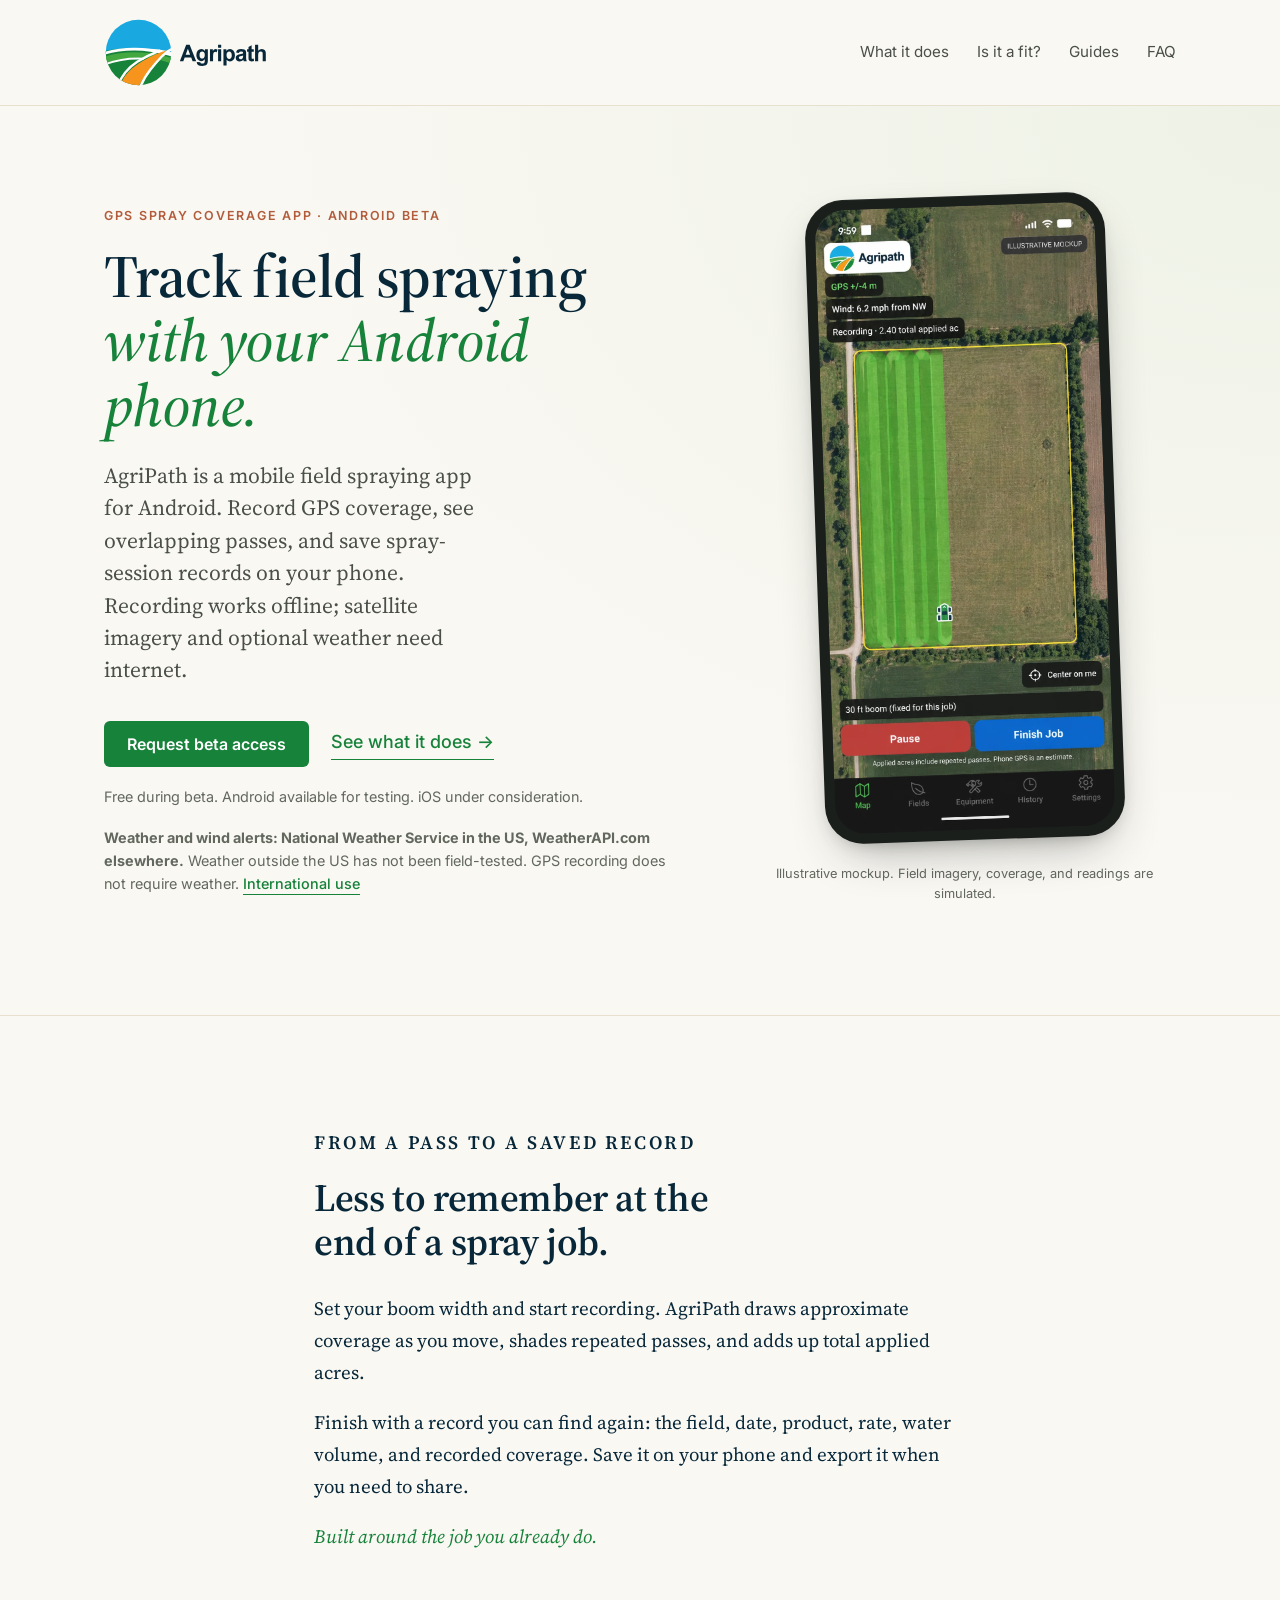
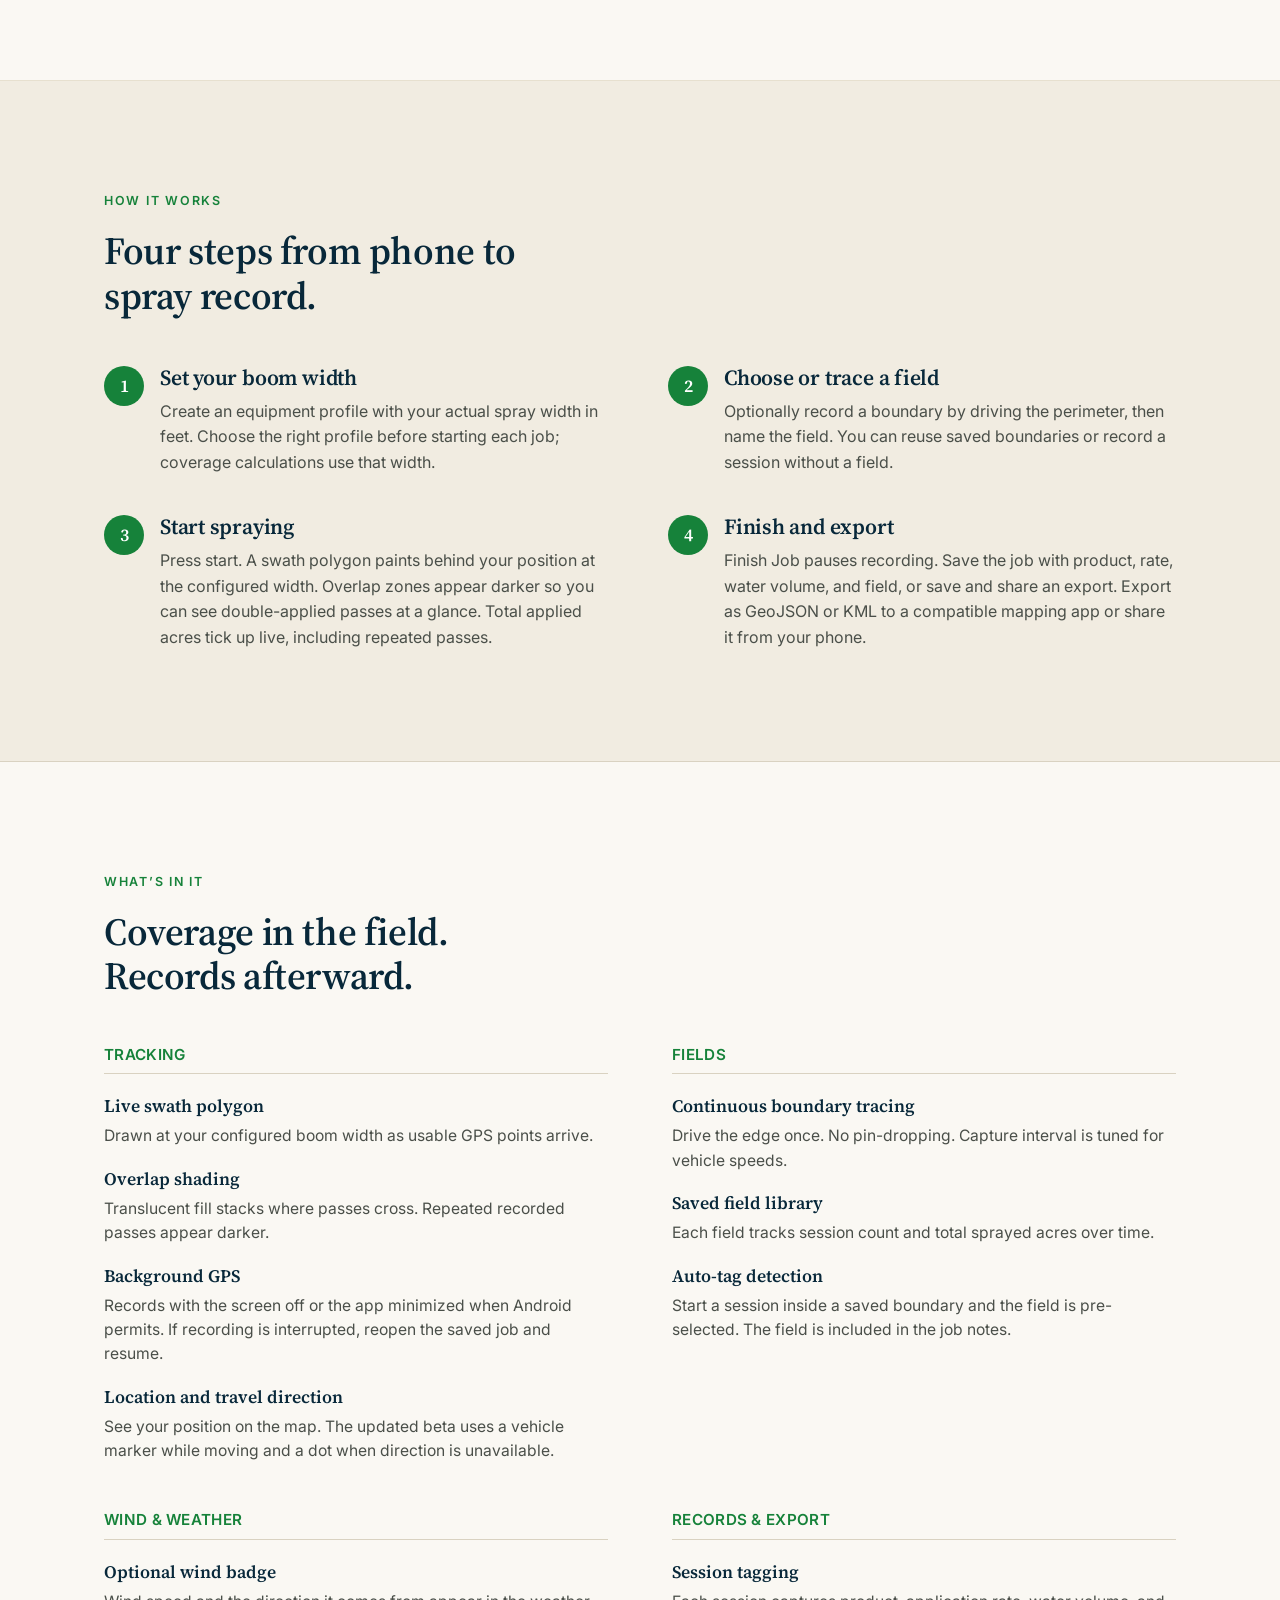
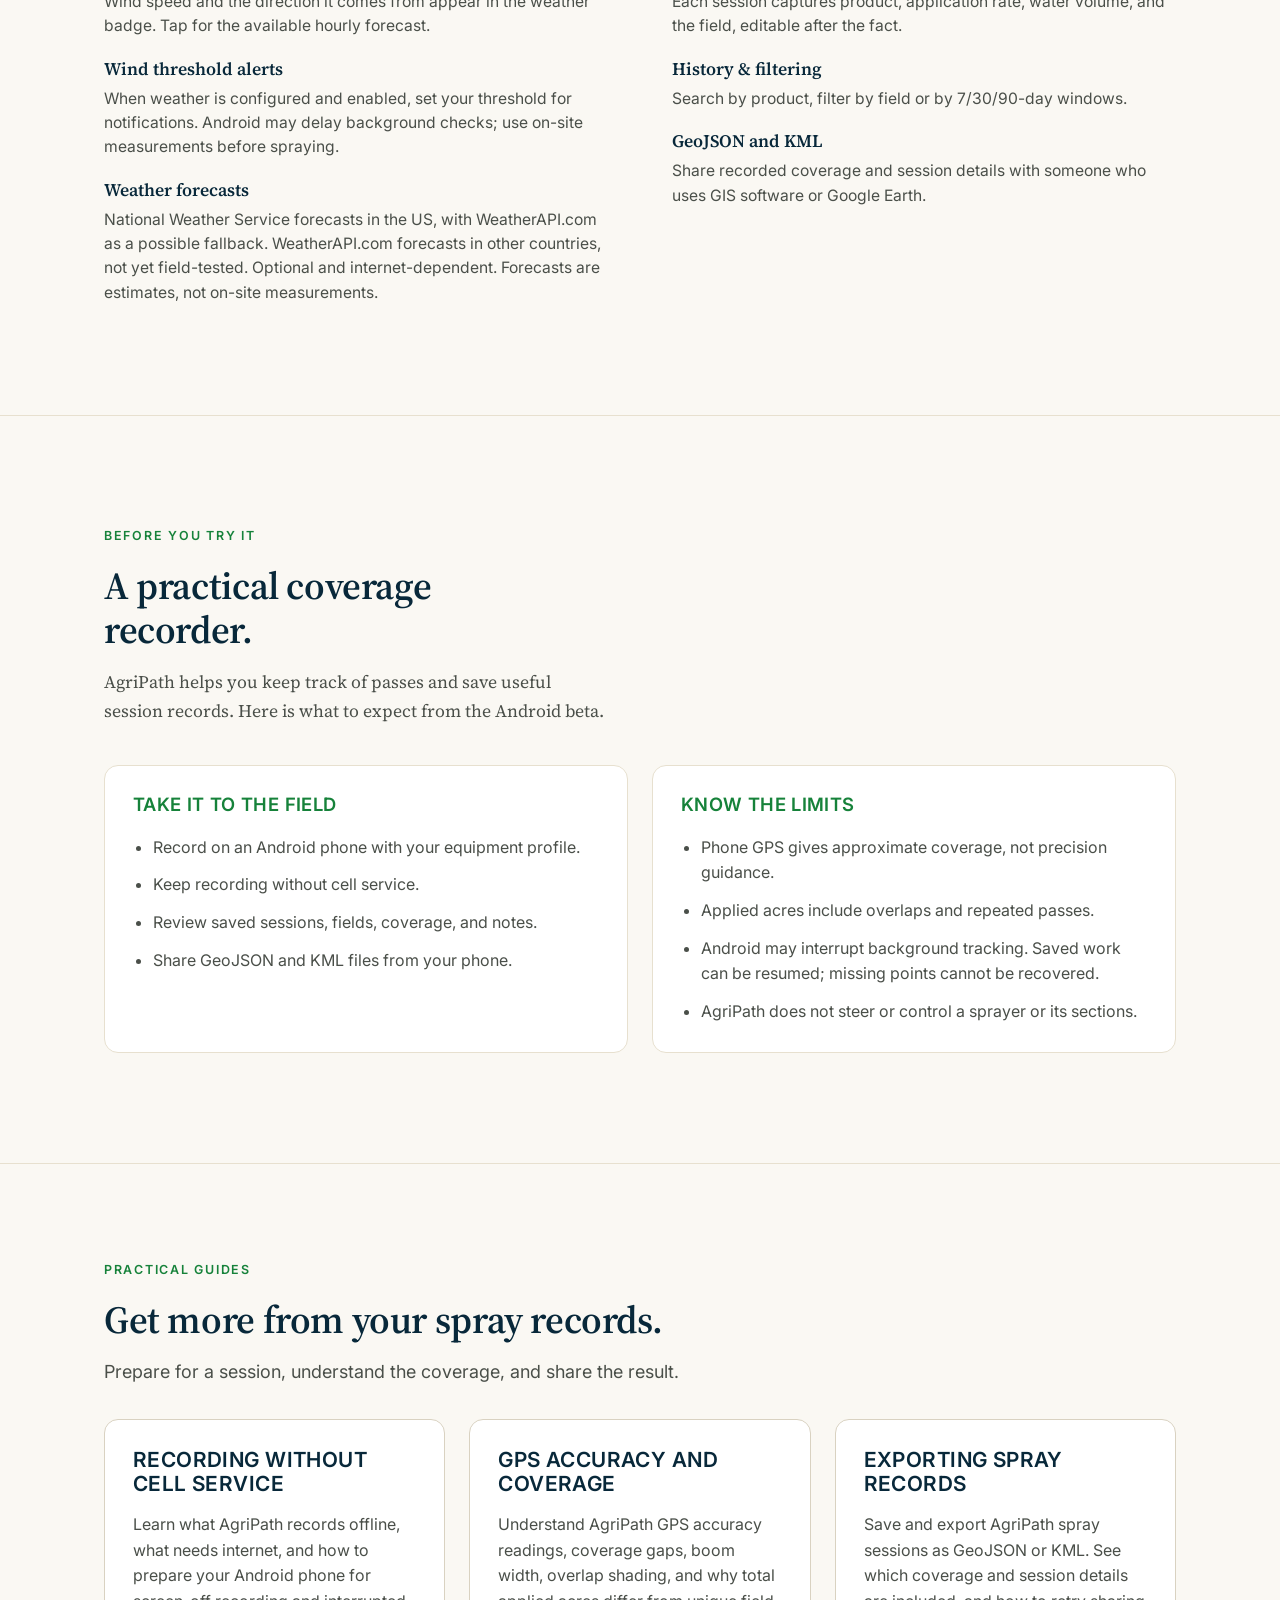
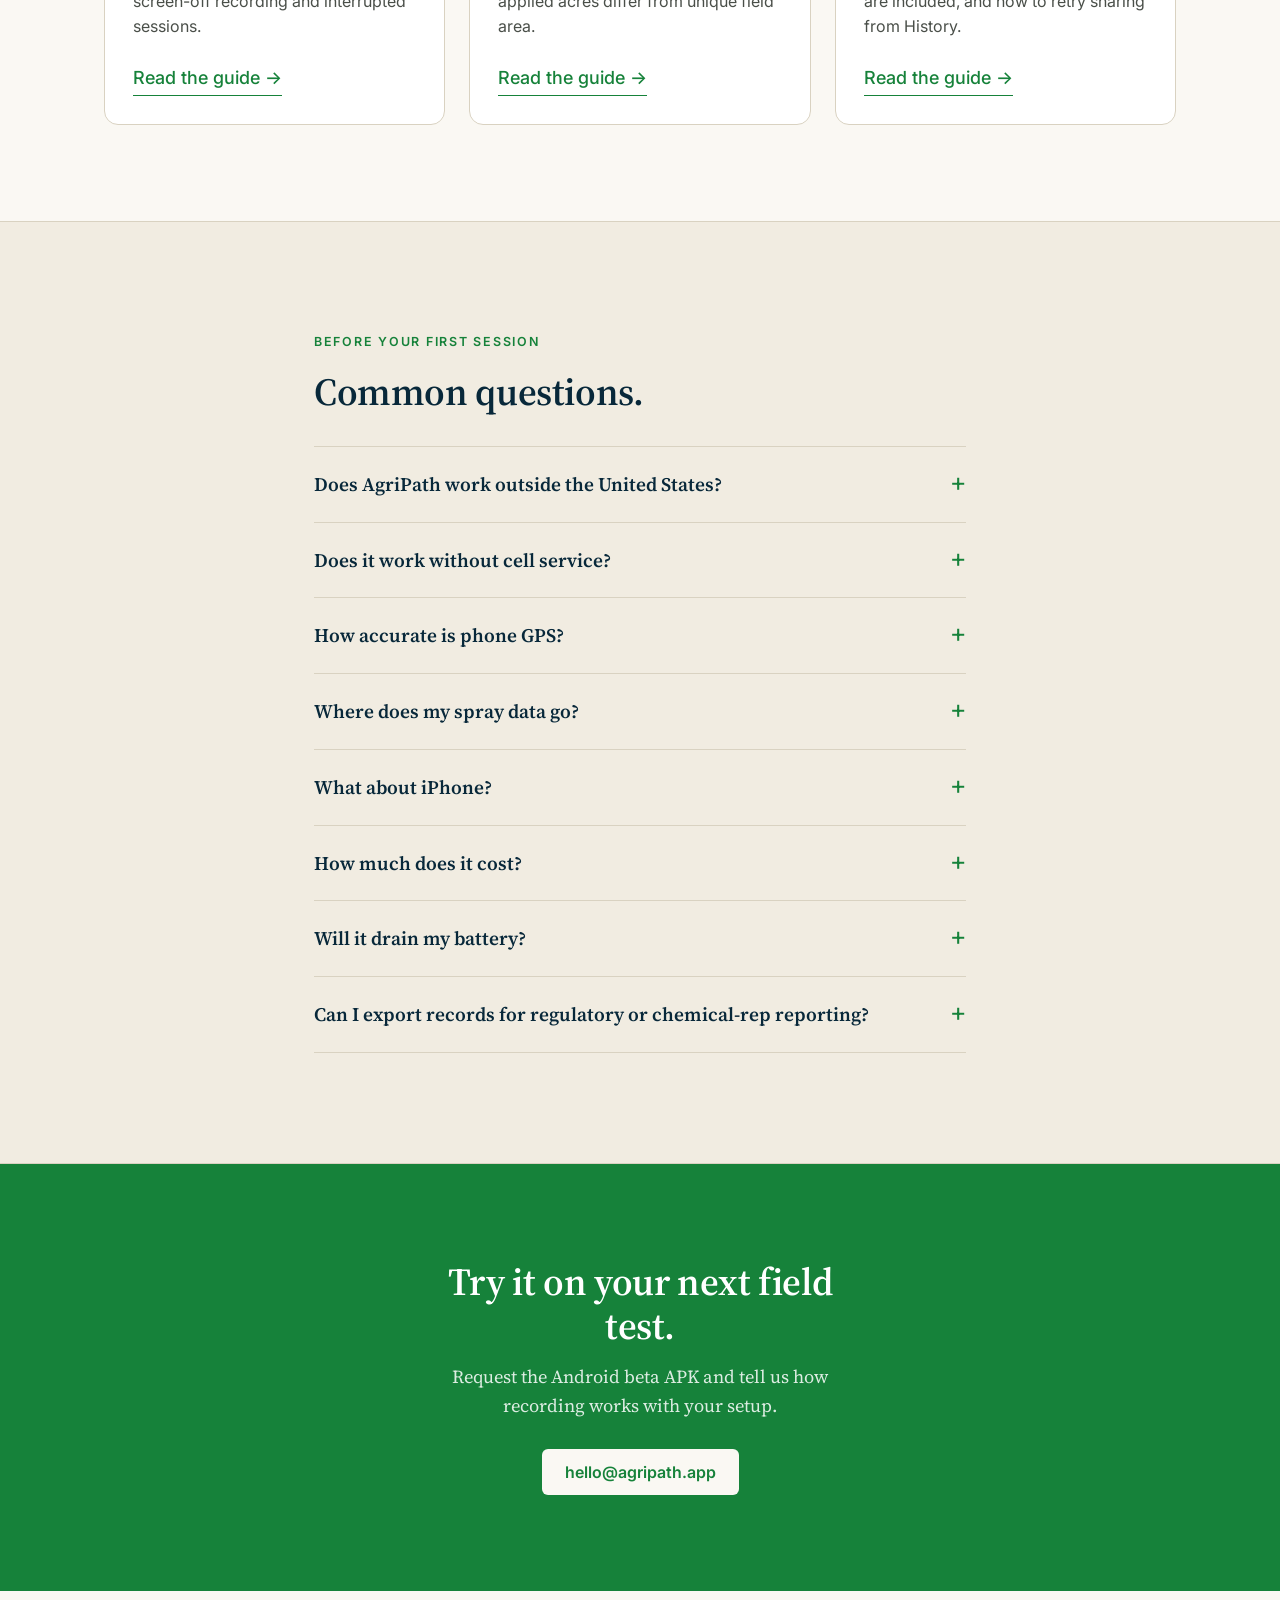
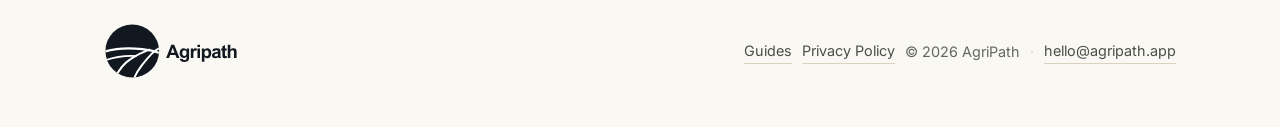
==== index.html @ a4f48d9b "Weather outside the US: NWS in the US, WeatherAPI.com elsewhere Replace the US-only weather wording " ====
<!doctype html>
<html lang="en">
<head>
  <meta charset="utf-8" />
  <meta name="viewport" content="width=device-width, initial-scale=1" />

  <title>Field Spraying App for GPS Coverage | AgriPath</title>
  <meta name="description" content="Record field spraying on Android with GPS coverage, overlap shading, and local session records. Track offline and export GeoJSON or KML. Join the AgriPath beta." />
  <meta name="author" content="AgriPath" />
  <meta name="robots" content="index, follow" />
  <meta name="theme-color" content="#16823A" />

  <link rel="canonical" href="https://agripath.app/" />

  <!-- Icons -->
  <link rel="icon" type="image/png" href="favicon.png" />
  <link rel="icon" type="image/svg+xml" href="icon.svg" />
  <link rel="apple-touch-icon" href="apple-touch-icon.png" />

  <!-- Fonts -->
  <link rel="preconnect" href="https://fonts.googleapis.com" />
  <link rel="preconnect" href="https://fonts.gstatic.com" crossorigin />
  <link href="https://fonts.googleapis.com/css2?family=Source+Serif+4:opsz,wght@8..60,400;8..60,600;8..60,700&family=Inter:wght@400;500;600&display=swap" rel="stylesheet" />
  <link rel="stylesheet" href="style.css?v=20260929-3" />

  <!-- Open Graph -->
  <meta property="og:type" content="website" />
  <meta property="og:site_name" content="AgriPath" />
  <meta property="og:title" content="Field Spraying App for GPS Coverage | AgriPath" />
  <meta property="og:description" content="Record field spraying on Android with GPS coverage, overlap shading, and local session records. Track offline and export GeoJSON or KML. Join the AgriPath beta." />
  <meta property="og:url" content="https://agripath.app/" />
  <meta property="og:image" content="https://agripath.app/og.png" />
  <meta property="og:image:width" content="1200" />
  <meta property="og:image:height" content="630" />
  <meta property="og:image:alt" content="AgriPath logo. GPS spray coverage and useful records. Android beta." />
  <meta property="og:locale" content="en_US" />

  <!-- Twitter Card -->
  <meta name="twitter:card" content="summary_large_image" />
  <meta name="twitter:title" content="Field Spraying App for GPS Coverage | AgriPath" />
  <meta name="twitter:description" content="Record field spraying on Android with GPS coverage, overlap shading, and local session records. Track offline and export GeoJSON or KML. Join the AgriPath beta." />
  <meta name="twitter:image" content="https://agripath.app/og.png" />
  <meta name="twitter:image:alt" content="AgriPath logo. GPS spray coverage and useful records. Android beta." />

  <!-- Structured data: SoftwareApplication -->
  <script type="application/ld+json">
{
  "@context": "https://schema.org",
  "@type": "MobileApplication",
  "name": "AgriPath",
  "alternateName": "AgriPath GPS Spray Tracker",
  "description": "Record field spraying on Android with GPS coverage, overlap shading, and local session records. Track offline and export GeoJSON or KML. Join the AgriPath beta.",
  "applicationCategory": "BusinessApplication",
  "applicationSubCategory": "Agriculture",
  "operatingSystem": "Android",
  "url": "https://agripath.app/",
  "image": "https://agripath.app/icon.png",
  "inLanguage": "en-US",
  "featureList": [
    "Recoverable local spray jobs with pause and resume",
    "Visual overlap shading",
    "Total applied acres including repeated passes",
    "Background GPS subject to Android restrictions",
    "Saved field boundaries",
    "GeoJSON and KML exports with spray notes",
    "Tracking-only map without satellite imagery"
  ],
  "author": {
    "@type": "Organization",
    "name": "AgriPath",
    "url": "https://agripath.app/",
    "email": "hello@agripath.app"
  }
}
</script>

  <!-- Structured data: FAQPage -->
  <script type="application/ld+json">
{
  "@context": "https://schema.org",
  "@type": "FAQPage",
  "mainEntity": [
    {
      "@type": "Question",
      "name": "Does AgriPath work outside the United States?",
      "acceptedAnswer": {
        "@type": "Answer",
        "text": "Core GPS recording, field boundaries, local records, and GeoJSON/KML exports have no US-only location restriction. They are expected to work outside the US, but international use has not been field-tested. Map imagery depends on the map provider's coverage. Weather forecasts and wind alerts use the National Weather Service in the US and WeatherAPI.com in other countries; weather outside the US has not been field-tested. The current interface is English and uses feet, acres, gallons, and mph."
      }
    },
    {
      "@type": "Question",
      "name": "Does it work without cell service?",
      "acceptedAnswer": {
        "@type": "Answer",
        "text": "GPS recording, swath rendering, total applied acreage, field boundaries and saved records work offline. Tracking-only map mode shows saved fields and coverage without satellite imagery. Satellite imagery and new weather forecasts require internet. Offline satellite downloads are not supported."
      }
    },
    {
      "@type": "Question",
      "name": "How accurate is phone GPS?",
      "acceptedAnswer": {
        "@type": "Answer",
        "text": "Phone GPS accuracy varies with the device and surroundings. AgriPath shows reported accuracy and excludes poor fixes and implausible jumps. It is an approximate recording tool, not precision guidance, auto-steer or section control. Total applied acres include overlaps and repeated passes, not just unique field area."
      }
    },
    {
      "@type": "Question",
      "name": "Where does my spray data go?",
      "acceptedAnswer": {
        "@type": "Answer",
        "text": "Spray records, field boundaries and equipment stay on your phone unless you export them. Optional weather sends rounded coordinates through the AgriPath weather gateway on Cloudflare to the National Weather Service for US locations or WeatherAPI.com for other countries. Google Maps also processes data under its privacy policy. Read the AgriPath Privacy Policy for details."
      }
    },
    {
      "@type": "Question",
      "name": "What about iPhone?",
      "acceptedAnswer": {
        "@type": "Answer",
        "text": "The current beta is Android only. We are focusing on Android reliability before deciding when to build the iPhone version. There is no iOS release date."
      }
    },
    {
      "@type": "Question",
      "name": "How much does it cost?",
      "acceptedAnswer": {
        "@type": "Answer",
        "text": "The Android beta is free to test. Final pricing and the public release date have not been announced. Existing records remain on your device."
      }
    },
    {
      "@type": "Question",
      "name": "Will it drain my battery?",
      "acceptedAnswer": {
        "@type": "Answer",
        "text": "GPS recording and an illuminated screen use battery. Battery life depends on your phone, settings, and session length. Plan a charging option for longer jobs. Screen-off recording is supported when Android permits background tracking."
      }
    },
    {
      "@type": "Question",
      "name": "Can I export records for regulatory or chemical-rep reporting?",
      "acceptedAnswer": {
        "@type": "Answer",
        "text": "Saved sessions export as GeoJSON or KML with coverage, product, rate, water volume, field, start date and total applied acreage. Exports remain available from History. Check the receiving organization's record requirements; a GPS log does not establish regulatory compliance."
      }
    }
  ]
}
</script>
</head>
<body>
<a class="skip-link" href="#main">Skip to content</a>

<header class="site-header">
  <div class="container header-row">
    <a class="wordmark" href="/">
      <img src="logo.svg" alt="AgriPath home" width="166" height="69" />
    </a>
    <nav class="site-nav" aria-label="Primary">
      <a href="#what-it-does">What it does</a>
      <a href="#fit">Is it a fit?</a>
      <a href="#guides">Guides</a>
      <a href="#faq">FAQ</a>
    </nav>
  </div>
</header>

<main id="main">

  <!-- HERO -->
  <section class="hero">
    <div class="container hero-grid">
      <div class="hero-copy">
        <p class="eyebrow">GPS spray coverage app &middot; Android beta</p>
        <h1>Track field spraying<br /><span class="hero-accent">with your Android phone.</span></h1>
        <p class="lede">AgriPath is a mobile field spraying app for Android. Record GPS coverage, see overlapping passes, and save spray-session records on your phone. Recording works offline; satellite imagery and optional weather need internet.</p>
        <div class="hero-actions">
          <a class="btn btn-primary" href="mailto:hello@agripath.app?subject=AgriPath%20beta%20access">Request beta access</a>
          <a class="btn-link" href="#what-it-does">See what it does &rarr;</a>
        </div>
        <p class="hero-footnote">Free during beta. Android available for testing. iOS under consideration.</p>
        <p class="hero-footnote"><strong>Weather and wind alerts: National Weather Service in the US, WeatherAPI.com elsewhere.</strong> Weather outside the US has not been field-tested. GPS recording does not require weather. <a class="btn-link" href="#faq">International use</a></p>
      </div>

      <figure class="hero-visual">
        <div class="phone">
          <div class="phone-screen">
            <img src="field-coverage-mockup-v1.webp" alt="Illustrative AgriPath mockup with green recorded coverage passes inside a field boundary, a vehicle marker, wind information, and recording controls. Field imagery and readings are simulated." class="phone-screenshot" width="840" height="1871" fetchpriority="high" />
          </div>
        </div>
        <figcaption>Illustrative mockup. Field imagery, coverage, and readings are simulated.</figcaption>
      </figure>
    </div>
  </section>

  <!-- PURPOSE -->
  <section class="problem">
    <div class="container narrow">
      <p class="section-kicker">From a pass to a saved record</p>
      <h2>Less to remember at the end of a spray job.</h2>
      <p>Set your boom width and start recording. AgriPath draws approximate coverage as you move, shades repeated passes, and adds up total applied acres.</p>
      <p>Finish with a record you can find again: the field, date, product, rate, water volume, and recorded coverage. Save it on your phone and export it when you need to share.</p>
      <p>Built around the job you already do.</p>
    </div>
  </section>

  <!-- HOW IT WORKS -->
  <section class="how" id="how">
    <div class="container">
      <p class="section-kicker">How it works</p>
      <h2>Four steps from phone to spray record.</h2>
      <ol class="steps">
        <li>
          <span class="step-num">1</span>
          <h3>Set your boom width</h3>
          <p>Create an equipment profile with your actual spray width in feet. Choose the right profile before starting each job; coverage calculations use that width.</p>
        </li>
        <li>
          <span class="step-num">2</span>
          <h3>Choose or trace a field</h3>
          <p>Optionally record a boundary by driving the perimeter, then name the field. You can reuse saved boundaries or record a session without a field.</p>
        </li>
        <li>
          <span class="step-num">3</span>
          <h3>Start spraying</h3>
          <p>Press start. A swath polygon paints behind your position at the configured width. Overlap zones appear darker so you can see double-applied passes at a glance. Total applied acres tick up live, including repeated passes.</p>
        </li>
        <li>
          <span class="step-num">4</span>
          <h3>Finish and export</h3>
          <p>Finish Job pauses recording. Save the job with product, rate, water volume, and field, or save and share an export. Export as GeoJSON or KML to a compatible mapping app or share it from your phone.</p>
        </li>
      </ol>
    </div>
  </section>

  <!-- WHAT IT DOES -->
  <section class="features" id="what-it-does">
    <div class="container">
      <p class="section-kicker">What&rsquo;s in it</p>
      <h2>Coverage in the field. Records afterward.</h2>

      <div class="feature-grid">

        <div class="feature-group">
          <h3>Tracking</h3>
          <dl>
            <dt>Live swath polygon</dt>
            <dd>Drawn at your configured boom width as usable GPS points arrive.</dd>
            <dt>Overlap shading</dt>
            <dd>Translucent fill stacks where passes cross. Repeated recorded passes appear darker.</dd>
            <dt>Background GPS</dt>
            <dd>Records with the screen off or the app minimized when Android permits. If recording is interrupted, reopen the saved job and resume.</dd>
            <dt>Location and travel direction</dt>
            <dd>See your position on the map. The updated beta uses a vehicle marker while moving and a dot when direction is unavailable.</dd>
          </dl>
        </div>

        <div class="feature-group">
          <h3>Fields</h3>
          <dl>
            <dt>Continuous boundary tracing</dt>
            <dd>Drive the edge once. No pin-dropping. Capture interval is tuned for vehicle speeds.</dd>
            <dt>Saved field library</dt>
            <dd>Each field tracks session count and total sprayed acres over time.</dd>
            <dt>Auto-tag detection</dt>
            <dd>Start a session inside a saved boundary and the field is pre-selected. The field is included in the job notes.</dd>
          </dl>
        </div>

        <div class="feature-group">
          <h3>Wind &amp; weather</h3>
          <dl>
            <dt>Optional wind badge</dt>
            <dd>Wind speed and the direction it comes from appear in the weather badge. Tap for the available hourly forecast.</dd>
            <dt>Wind threshold alerts</dt>
            <dd>When weather is configured and enabled, set your threshold for notifications. Android may delay background checks; use on-site measurements before spraying.</dd>
            <dt>Weather forecasts</dt>
            <dd>National Weather Service forecasts in the US, with WeatherAPI.com as a possible fallback. WeatherAPI.com forecasts in other countries, not yet field-tested. Optional and internet-dependent. Forecasts are estimates, not on-site measurements.</dd>
          </dl>
        </div>

        <div class="feature-group">
          <h3>Records &amp; export</h3>
          <dl>
            <dt>Session tagging</dt>
            <dd>Each session captures product, application rate, water volume, and the field, editable after the fact.</dd>
            <dt>History &amp; filtering</dt>
            <dd>Search by product, filter by field or by 7/30/90-day windows.</dd>
            <dt>GeoJSON and KML</dt>
            <dd>Share recorded coverage and session details with someone who uses GIS software or Google Earth.</dd>
          </dl>
        </div>

      </div>
    </div>
  </section>

  <!-- FIT -->
  <section class="comparison" id="fit">
    <div class="container">
      <p class="section-kicker">Before you try it</p>
      <h2>A practical coverage recorder.</h2>
      <p class="comparison-intro">AgriPath helps you keep track of passes and save useful session records. Here is what to expect from the Android beta.</p>
      <div class="fit-grid">
        <div class="fit-card">
          <h3>Take it to the field</h3>
          <ul>
            <li>Record on an Android phone with your equipment profile.</li>
            <li>Keep recording without cell service.</li>
            <li>Review saved sessions, fields, coverage, and notes.</li>
            <li>Share GeoJSON and KML files from your phone.</li>
          </ul>
        </div>
        <div class="fit-card">
          <h3>Know the limits</h3>
          <ul>
            <li>Phone GPS gives approximate coverage, not precision guidance.</li>
            <li>Applied acres include overlaps and repeated passes.</li>
            <li>Android may interrupt background tracking. Saved work can be resumed; missing points cannot be recovered.</li>
            <li>AgriPath does not steer or control a sprayer or its sections.</li>
          </ul>
        </div>
      </div>
    </div>
  </section>

  <section class="guides-section" id="guides"><div class="container">
    <p class="section-kicker">Practical guides</p><h2>Get more from your spray records.</h2>
    <p class="guides-intro">Prepare for a session, understand the coverage, and share the result.</p>
    <div class="guide-grid"><article class="guide-card"><h3><a href="offline-spray-tracking.html">Recording without cell service</a></h3><p>Learn what AgriPath records offline, what needs internet, and how to prepare your Android phone for screen-off recording and interrupted sessions.</p><a class="btn-link" href="offline-spray-tracking.html" aria-label="Read recording without cell service">Read the guide &rarr;</a></article>
<article class="guide-card"><h3><a href="phone-gps-spray-coverage.html">GPS accuracy and coverage</a></h3><p>Understand AgriPath GPS accuracy readings, coverage gaps, boom width, overlap shading, and why total applied acres differ from unique field area.</p><a class="btn-link" href="phone-gps-spray-coverage.html" aria-label="Read gps accuracy and coverage">Read the guide &rarr;</a></article>
<article class="guide-card"><h3><a href="export-spray-records.html">Exporting spray records</a></h3><p>Save and export AgriPath spray sessions as GeoJSON or KML. See which coverage and session details are included, and how to retry sharing from History.</p><a class="btn-link" href="export-spray-records.html" aria-label="Read exporting spray records">Read the guide &rarr;</a></article></div>
  </div></section>

  <!-- FAQ -->
  <section class="faq" id="faq">
    <div class="container narrow">
      <p class="section-kicker">Before your first session</p>
      <h2>Common questions.</h2>

      <details>
        <summary>Does AgriPath work outside the United States?</summary>
        <p>Core GPS recording, field boundaries, local records, and GeoJSON/KML exports have no US-only location restriction. They are expected to work outside the US, but international use has not been field-tested. Map imagery depends on the map provider's coverage. Weather forecasts and wind alerts use the National Weather Service in the US and WeatherAPI.com in other countries; weather outside the US has not been field-tested. The current interface is English and uses feet, acres, gallons, and mph.</p>
      </details>

      <details>
        <summary>Does it work without cell service?</summary>
        <p>GPS recording, swath rendering, total applied acreage, field boundaries and saved records work offline. Tracking-only map mode shows saved fields and coverage without satellite imagery. Satellite imagery and new weather forecasts require internet. Offline satellite downloads are not supported.</p>
      </details>

      <details>
        <summary>How accurate is phone GPS?</summary>
        <p>Phone GPS accuracy varies with the device and surroundings. AgriPath shows reported accuracy and excludes poor fixes and implausible jumps. It is an approximate recording tool, not precision guidance, auto-steer or section control. Total applied acres include overlaps and repeated passes, not just unique field area.</p>
      </details>

      <details>
        <summary>Where does my spray data go?</summary>
        <p>Spray records, field boundaries and equipment stay on your phone unless you export them. Optional weather sends rounded coordinates through the AgriPath weather gateway on Cloudflare to the National Weather Service for US locations or WeatherAPI.com for other countries. Google Maps also processes data under its privacy policy. Read the AgriPath Privacy Policy for details.</p>
      </details>

      <details>
        <summary>What about iPhone?</summary>
        <p>The current beta is Android only. We are focusing on Android reliability before deciding when to build the iPhone version. There is no iOS release date.</p>
      </details>

      <details>
        <summary>How much does it cost?</summary>
        <p>The Android beta is free to test. Final pricing and the public release date have not been announced. Existing records remain on your device.</p>
      </details>

      <details>
        <summary>Will it drain my battery?</summary>
        <p>GPS recording and an illuminated screen use battery. Battery life depends on your phone, settings, and session length. Plan a charging option for longer jobs. Screen-off recording is supported when Android permits background tracking.</p>
      </details>

      <details>
        <summary>Can I export records for regulatory or chemical-rep reporting?</summary>
        <p>Saved sessions export as GeoJSON or KML with coverage, product, rate, water volume, field, start date and total applied acreage. Exports remain available from History. Check the receiving organization's record requirements; a GPS log does not establish regulatory compliance.</p>
      </details>

    </div>
  </section>

  <!-- CTA STRIP -->
  <section class="cta-strip">
    <div class="container narrow center">
      <h2>Try it on your next field test.</h2>
      <p>Request the Android beta APK and tell us how recording works with your setup.</p>
      <a class="btn btn-primary" href="mailto:hello@agripath.app?subject=AgriPath%20beta%20access">hello@agripath.app</a>
    </div>
  </section>

</main>

<footer class="site-footer">
  <div class="container footer-row">
    <div class="footer-brand">
      <img src="logo-mono.svg" alt="AgriPath" width="136" height="56" />
    </div>
    <div class="footer-meta">
      <a href="#guides">Guides</a>
      <a href="privacy.html">Privacy Policy</a>
      <span>&copy; <span id="year">2026</span> AgriPath</span>
      <span class="dot">&middot;</span>
      <a href="mailto:hello@agripath.app">hello@agripath.app</a>
    </div>
  </div>
</footer>

</body>
</html>
---- style.css ----
/* =========================================================
   AgriPath landing page
   Hand-written CSS. Earth-toned editorial layout.
   ========================================================= */

/* ---------- Small modern reset ---------- */
*, *::before, *::after { box-sizing: border-box; }
html { -webkit-text-size-adjust: 100%; }
body, h1, h2, h3, h4, p, ol, ul, dl, dt, dd, figure { margin: 0; }
ol, ul { padding: 0; list-style: none; }
img, svg { display: block; max-width: 100%; height: auto; }
a { color: inherit; }
button { font: inherit; cursor: pointer; }

/* ---------- Design tokens ---------- */
:root {
  --bg:           #faf8f3;   /* cream */
  --bg-warm:      #f1ece1;   /* deeper cream for bands */
  --ink:          #08283a;   /* logo navy */
  --ink-soft:     #4a4f49;
  --ink-muted:    #62685e;
  --rule:         #d9d2c1;
  --rule-soft:    #e7e0cf;

  --green:        #16823a;   /* logo field green */
  --green-bright: #43a83f;
  --green-soft:   #e2ecd9;
  --clay:         #b25c3c;   /* terracotta accent */
  --clay-soft:    #f1d9cf;

  --serif: "Source Serif 4", "Source Serif Pro", Georgia, "Iowan Old Style", "Apple Garamond", "Times New Roman", serif;
  --sans:  "Inter", -apple-system, BlinkMacSystemFont, "Segoe UI", Roboto, "Helvetica Neue", Arial, sans-serif;

  --maxw: 1120px;
  --maxw-narrow: 700px;

  --radius: 6px;
}

/* ---------- Base typography ---------- */
html { background: var(--bg); }
body {
  font-family: var(--sans);
  color: var(--ink);
  font-size: 18px;
  line-height: 1.6;
  background: var(--bg);
  -webkit-font-smoothing: antialiased;
  -moz-osx-font-smoothing: grayscale;
}

h1, h2, h3 { font-family: var(--serif); font-weight: 600; letter-spacing: -0.01em; line-height: 1.15; }
h1 { font-size: clamp(2.25rem, 5.5vw, 3.75rem); line-height: 1.08; }
h2 { font-size: clamp(1.7rem, 3.4vw, 2.4rem); line-height: 1.15; }
h3 { font-size: 1.15rem; font-family: var(--sans); font-weight: 600; letter-spacing: 0.02em; text-transform: uppercase; }

p { color: var(--ink-soft); }
.container { width: 100%; max-width: var(--maxw); margin: 0 auto; padding: 0 24px; }
.container.narrow { max-width: var(--maxw-narrow); }
.center { text-align: center; }
.muted { color: var(--ink-muted); font-weight: 400; }

a { text-decoration: none; transition: color 120ms ease; }

/* ---------- Header ---------- */
.site-header {
  border-bottom: 1px solid var(--rule-soft);
  background: var(--bg);
  position: sticky;
  top: 0;
  z-index: 10;
  backdrop-filter: none;
}
.header-row {
  display: flex;
  align-items: center;
  justify-content: space-between;
  padding-top: 18px;
  padding-bottom: 18px;
}
.wordmark {
  display: inline-flex;
  align-items: center;
  gap: 10px;
  font-family: var(--serif);
  font-weight: 600;
  font-size: 1.25rem;
  color: var(--ink);
  letter-spacing: -0.01em;
}
.wordmark img { width: 166px; border-radius: 0; }
.site-nav { display: flex; gap: 28px; font-size: 0.95rem; }
.site-nav a { color: var(--ink-soft); }
.site-nav a:hover { color: var(--green); }
@media (max-width: 560px) {
  .header-row { flex-wrap: wrap; justify-content: center; gap: 4px 24px; padding-top: 8px; padding-bottom: 8px; }
  .wordmark img { width: 144px; }
  .site-nav { justify-content: center; gap: 20px; font-size: 0.88rem; }
}
.site-nav a { display: inline-flex; align-items: center; min-height: 44px; }
.skip-link { position: absolute; top: -100px; left: 16px; z-index: 20; background: #fff; color: var(--ink); padding: 12px; }
.skip-link:focus { top: 8px; }
:focus-visible { outline: 3px solid #126d96; outline-offset: 5px; }
section[id], main[id] { scroll-margin-top: 140px; }

/* ---------- Buttons ---------- */
.btn {
  display: inline-block;
  padding: 14px 22px;
  border-radius: var(--radius);
  font-weight: 600;
  font-size: 1rem;
  line-height: 1;
  border: 1px solid transparent;
  transition: transform 80ms ease, background 120ms ease, color 120ms ease;
}
.btn-primary {
  background: var(--green);
  color: #fff;
}
.btn-primary:hover { background: #244a2e; }
.btn-primary:active { transform: translateY(1px); }

.btn-link {
  color: var(--green);
  font-weight: 500;
  border-bottom: 1px solid var(--green);
  padding-bottom: 2px;
}
.btn-link:hover { color: #244a2e; border-color: #244a2e; }

/* ---------- Eyebrow / kicker text ---------- */
.eyebrow,
.section-kicker {
  font-family: var(--sans);
  font-size: 0.78rem;
  font-weight: 600;
  letter-spacing: 0.14em;
  text-transform: uppercase;
  color: var(--clay);
  margin-bottom: 18px;
}
.section-kicker { color: var(--green); }

/* ---------- Hero ---------- */
.hero {
  padding: clamp(40px, 8vw, 90px) 0 clamp(56px, 9vw, 110px);
  border-bottom: 1px solid var(--rule-soft);
  background:
    radial-gradient(ellipse at top right, rgba(226, 236, 217, 0.5), transparent 60%),
    var(--bg);
}
.hero-grid {
  display: grid;
  grid-template-columns: 1.15fr 0.85fr;
  gap: clamp(40px, 6vw, 80px);
  align-items: center;
}
@media (max-width: 880px) {
  .hero-grid { grid-template-columns: 1fr; }
}
.hero h1 .hero-accent {
  color: var(--green);
  font-style: italic;
  font-weight: 500;
}
.lede {
  font-family: var(--serif);
  font-size: clamp(1.15rem, 1.8vw, 1.35rem);
  line-height: 1.5;
  color: var(--ink-soft);
  margin-top: 22px;
  max-width: 36ch;
}
.hero-actions {
  display: flex;
  align-items: center;
  gap: 22px;
  margin-top: 34px;
  flex-wrap: wrap;
}
.hero-footnote {
  margin-top: 18px;
  font-size: 0.9rem;
  color: var(--ink-muted);
}

/* ---------- Hero phone (labeled illustration in CSS bezel) ---------- */
.hero-visual {
  display: flex;
  flex-direction: column;
  gap: 24px;
  justify-content: center;
  align-items: center;
}
.hero-visual figcaption { font-size: 0.8rem; color: var(--ink-muted); text-align: center; }
.phone {
  width: min(300px, 78vw);
  background: #1a1f1c;
  border-radius: 38px;
  padding: 10px;
  position: relative;
  box-shadow:
    0 1px 0 rgba(255,255,255,0.05) inset,
    0 20px 50px -20px rgba(31, 36, 33, 0.45),
    0 6px 18px -10px rgba(31, 36, 33, 0.35);
  transform: rotate(-2deg);
}
.phone-screen {
  width: 100%;
  background: #1a1f1c;
  border-radius: 30px;
  overflow: hidden;
  position: relative;
}
.phone-screenshot {
  width: 100%;
  height: auto;
  object-fit: contain;
  object-position: center;
  display: block;
}

/* ---------- Problem section ---------- */
.problem {
  padding: clamp(60px, 9vw, 110px) 0;
  border-bottom: 1px solid var(--rule-soft);
}
.problem h2 {
  max-width: 22ch;
  margin-bottom: 28px;
}
.problem p {
  font-family: var(--serif);
  font-size: 1.18rem;
  line-height: 1.7;
  margin-bottom: 18px;
  color: var(--ink);
}
.problem p:last-child {
  font-style: italic;
  color: var(--green);
}

/* ---------- How it works ---------- */
.how {
  padding: clamp(60px, 9vw, 110px) 0;
  background: var(--bg-warm);
  border-bottom: 1px solid var(--rule);
}
.how h2 { max-width: 22ch; margin-bottom: 48px; }
.steps {
  display: grid;
  grid-template-columns: repeat(2, 1fr);
  gap: 40px 56px;
}
@media (max-width: 720px) {
  .steps { grid-template-columns: 1fr; gap: 32px; }
}
.steps li {
  position: relative;
  padding-left: 56px;
}
.step-num {
  position: absolute;
  left: 0;
  top: 0;
  width: 40px;
  height: 40px;
  border-radius: 50%;
  background: var(--green);
  color: #fff;
  font-family: var(--serif);
  font-weight: 600;
  font-size: 1.1rem;
  display: inline-flex;
  align-items: center;
  justify-content: center;
}
.steps h3 {
  font-family: var(--serif);
  font-size: 1.35rem;
  font-weight: 600;
  text-transform: none;
  letter-spacing: -0.01em;
  margin-bottom: 8px;
  color: var(--ink);
}
.steps p { font-size: 1rem; }

/* ---------- Features ---------- */
.features {
  padding: clamp(60px, 9vw, 110px) 0;
  border-bottom: 1px solid var(--rule-soft);
}
.features h2 { max-width: 24ch; margin-bottom: 48px; }
.feature-grid {
  display: grid;
  grid-template-columns: repeat(2, 1fr);
  gap: 48px 64px;
}
@media (max-width: 760px) {
  .feature-grid { grid-template-columns: 1fr; gap: 40px; }
}
.feature-group h3 {
  color: var(--green);
  border-bottom: 1px solid var(--rule);
  padding-bottom: 10px;
  margin-bottom: 18px;
  font-size: 0.95rem;
}
.feature-group dl { display: block; }
.feature-group dt {
  font-family: var(--serif);
  font-size: 1.1rem;
  font-weight: 600;
  color: var(--ink);
  margin-top: 16px;
}
.feature-group dt:first-of-type { margin-top: 0; }
.feature-group dd {
  margin-left: 0;
  color: var(--ink-soft);
  font-size: 0.98rem;
  line-height: 1.55;
  margin-top: 4px;
}

/* ---------- Comparison ---------- */
.comparison {
  padding: clamp(60px, 9vw, 110px) 0;
  background: var(--bg);
  border-bottom: 1px solid var(--rule-soft);
}
.comparison h2 { max-width: 22ch; margin-bottom: 16px; }
.comparison-intro {
  max-width: 56ch;
  font-family: var(--serif);
  font-size: 1.1rem;
  line-height: 1.6;
  color: var(--ink-soft);
  margin-bottom: 40px;
}
.compare-table {
  display: block;
  border-top: 1px solid var(--ink);
  border-bottom: 1px solid var(--ink);
}
.compare-row {
  display: grid;
  grid-template-columns: 1.2fr 1fr 1fr;
  gap: 24px;
  padding: 18px 4px;
  border-bottom: 1px solid var(--rule-soft);
  align-items: baseline;
}
.compare-row:last-child { border-bottom: none; }
.compare-row > div:first-child {
  font-family: var(--serif);
  font-weight: 600;
  color: var(--ink);
  font-size: 1.02rem;
}
.compare-row > div { color: var(--ink-soft); font-size: 0.98rem; }
.compare-head {
  border-bottom: 1px solid var(--ink);
  padding: 14px 4px;
}
.compare-head > div {
  font-family: var(--sans);
  font-size: 0.78rem;
  font-weight: 700;
  letter-spacing: 0.12em;
  text-transform: uppercase;
  color: var(--ink);
}
.compare-head > div:nth-child(2) { color: var(--green); }
.compare-row-weak {
  background: rgba(217, 210, 193, 0.22);
}
.compare-row-weak > div:first-child { color: var(--ink-soft); }
.comparison-note {
  margin-top: 28px;
  font-family: var(--serif);
  font-style: italic;
  font-size: 1.05rem;
  color: var(--ink-soft);
  max-width: 62ch;
}

@media (max-width: 680px) {
  .compare-row {
    grid-template-columns: 1fr;
    gap: 4px;
    padding: 16px 4px;
  }
  .compare-row > div:first-child { margin-bottom: 4px; }
  .compare-row > div:nth-child(2)::before {
    content: "AgriPath: ";
    color: var(--green);
    font-weight: 600;
    font-family: var(--sans);
    font-size: 0.78rem;
    letter-spacing: 0.08em;
    text-transform: uppercase;
    margin-right: 6px;
  }
  .compare-row > div:nth-child(3)::before {
    content: "Monitor: ";
    color: var(--ink-muted);
    font-weight: 600;
    font-family: var(--sans);
    font-size: 0.78rem;
    letter-spacing: 0.08em;
    text-transform: uppercase;
    margin-right: 6px;
  }
  .compare-head { display: none; }
}

/* ---------- FAQ ---------- */
.faq {
  padding: clamp(60px, 9vw, 110px) 0;
  background: var(--bg-warm);
  border-bottom: 1px solid var(--rule);
}
.faq h2 { margin-bottom: 32px; }
.faq details {
  border-bottom: 1px solid var(--rule);
  padding: 22px 0;
}
.faq details:first-of-type { border-top: 1px solid var(--rule); }
.faq summary {
  font-family: var(--serif);
  font-size: 1.2rem;
  font-weight: 600;
  color: var(--ink);
  cursor: pointer;
  list-style: none;
  display: flex;
  justify-content: space-between;
  align-items: baseline;
  gap: 24px;
}
.faq summary::-webkit-details-marker { display: none; }
.faq summary::after {
  content: "+";
  font-family: var(--sans);
  font-weight: 400;
  font-size: 1.6rem;
  color: var(--green);
  line-height: 1;
  transition: transform 200ms ease;
}
.faq details[open] summary::after {
  content: "-";
}
.faq details p {
  margin-top: 14px;
  font-size: 1rem;
  color: var(--ink-soft);
  max-width: 62ch;
}

/* ---------- CTA strip ---------- */
.cta-strip {
  padding: clamp(56px, 8vw, 96px) 0;
  background: var(--green);
  color: #fff;
}
.cta-strip h2 {
  color: #fff;
  max-width: 24ch;
  margin: 0 auto 14px;
}
.cta-strip p {
  color: rgba(255,255,255,0.85);
  font-family: var(--serif);
  font-size: 1.15rem;
  max-width: 48ch;
  margin: 0 auto 28px;
}
.cta-strip .btn-primary {
  background: #faf8f3;
  color: var(--green);
}
.cta-strip .btn-primary:hover { background: #fff; }

/* ---------- Footer ---------- */
.site-footer {
  padding: 32px 0 48px;
  background: var(--bg);
}
.footer-row {
  display: flex;
  justify-content: space-between;
  align-items: center;
  gap: 16px;
  flex-wrap: wrap;
  font-size: 0.9rem;
  color: var(--ink-muted);
}
.footer-brand {
  display: inline-flex;
  align-items: center;
  gap: 10px;
  font-family: var(--serif);
  font-weight: 600;
  font-size: 1rem;
  color: var(--ink);
}
.footer-brand img { width: 136px; border-radius: 0; }
.footer-meta {
  display: inline-flex;
  align-items: center;
  gap: 10px;
  flex-wrap: wrap;
}
.footer-meta a { color: var(--ink-soft); border-bottom: 1px solid var(--rule); padding-bottom: 1px; }
.footer-meta a:hover { color: var(--green); border-color: var(--green); }
.dot { color: var(--rule); }

.fit-grid { display: grid; grid-template-columns: 1fr 1fr; gap: 24px; }
.fit-card { padding: 28px; background: #fff; border: 1px solid var(--rule-soft); border-radius: 14px; }
.fit-card h3 { color: var(--green); margin-bottom: 20px; }
.fit-card ul { list-style: disc; padding-left: 20px; }
.fit-card li { color: var(--ink-soft); margin-bottom: 12px; font-size: 1rem; }
.fit-card li:last-child { margin-bottom: 0; }
@media (max-width: 720px) { .fit-grid { grid-template-columns: 1fr; } }
.policy { padding-top: 48px; padding-bottom: 48px; }
.policy h1 { margin-bottom: 28px; }
.policy p { margin-top: 22px; font-size: 1rem; }
.policy a, .faq p a { text-decoration: underline; text-underline-offset: 3px; }

/* ---------- Print / reduced motion ---------- */
@media (prefers-reduced-motion: reduce) {
  * { transition: none !important; }
  .phone { transform: none; }
}

/* Practical recording guides */
.guides-section { padding: clamp(56px, 8vw, 96px) 0; border-bottom: 1px solid var(--rule); }
.guides-intro { margin: 16px 0 32px; color: var(--ink-soft); }
.guide-grid { display: grid; grid-template-columns: repeat(3, minmax(0, 1fr)); gap: 24px; }
.guide-card { display: flex; flex-direction: column; align-items: flex-start; padding: 28px; background: #fff; border: 1px solid var(--rule); border-radius: 14px; }
.guide-card h3 { font-size: 1.3rem; }
.guide-card h3 a:hover { color: var(--green); }
.guide-card p { margin: 16px 0 24px; color: var(--ink-soft); font-size: 1rem; }
.guide-card > a { margin-top: auto; }
.guide-heading { padding-top: 32px; padding-bottom: 48px; }
.breadcrumbs { display: flex; flex-wrap: wrap; gap: 8px; color: var(--ink-muted); font-size: .88rem; margin-bottom: 40px; }
.breadcrumbs a { text-decoration: underline; text-underline-offset: 3px; }
.guide-heading h1 { max-width: 20ch; }
.guide-lead { max-width: 65ch; margin-top: 24px; font-family: var(--serif); font-size: clamp(1.15rem, 2vw, 1.4rem); line-height: 1.5; color: var(--ink-soft); }
.guide-updated { margin-top: 22px; font-size: .88rem; color: var(--ink-muted); }
.guide-layout { display: grid; grid-template-columns: 230px minmax(0, 1fr); gap: 64px; padding-bottom: 80px; align-items: start; }
.guide-toc { position: sticky; top: 132px; font-size: .95rem; border-top: 2px solid var(--green); padding-top: 16px; }
.guide-toc p { font-weight: 600; margin-bottom: 12px; }
.guide-toc a { display: block; padding: 10px 0; color: var(--ink-soft); text-decoration: underline; text-underline-offset: 3px; }
.guide-body { max-width: 740px; min-width: 0; }
.guide-body section { margin-bottom: 44px; }
.guide-body h2 { font-size: clamp(1.65rem, 3vw, 2.1rem); margin-bottom: 20px; }
.guide-body h3 { font-size: 1.2rem; margin-bottom: 12px; }
.guide-body p, .guide-body li { color: var(--ink-soft); font-size: 1.05rem; line-height: 1.75; }
.guide-body p + p, .guide-body p + ul, .guide-body p + ol { margin-top: 18px; }
.guide-body ul, .guide-body ol { padding-left: 24px; margin-bottom: 22px; }
.guide-body ul { list-style: disc; }.guide-body ol { list-style: decimal; }
.guide-body li { padding-left: 4px; margin-bottom: 12px; }
.guide-body a { color: var(--green); text-decoration: underline; text-underline-offset: 3px; }
.guide-callout { border-left: 4px solid var(--green); background: var(--green-soft); padding: 24px; margin: 26px 0; }
.guide-table-wrap { margin: 24px 0; }
.guide-body table { width: 100%; border-collapse: collapse; table-layout: fixed; font-size: .96rem; }
.guide-body caption { text-align: left; font-weight: 600; margin-bottom: 12px; }
.guide-body th, .guide-body td { text-align: left; vertical-align: top; border: 1px solid var(--rule); padding: 12px; overflow-wrap: anywhere; }
.guide-body thead { background: var(--green-soft); }.guide-body tbody th { font-weight: 500; }
.guide-next { border-top: 1px solid var(--rule); padding-top: 32px; }
@media (max-width: 880px) { .guide-grid { grid-template-columns: 1fr; }.guide-layout { grid-template-columns: 1fr; gap: 36px; }.guide-toc { position: static; } }
@media (max-width: 560px) { .site-nav { gap: 12px; font-size: .84rem; }.guide-body th, .guide-body td { padding: 8px; font-size: .88rem; } }
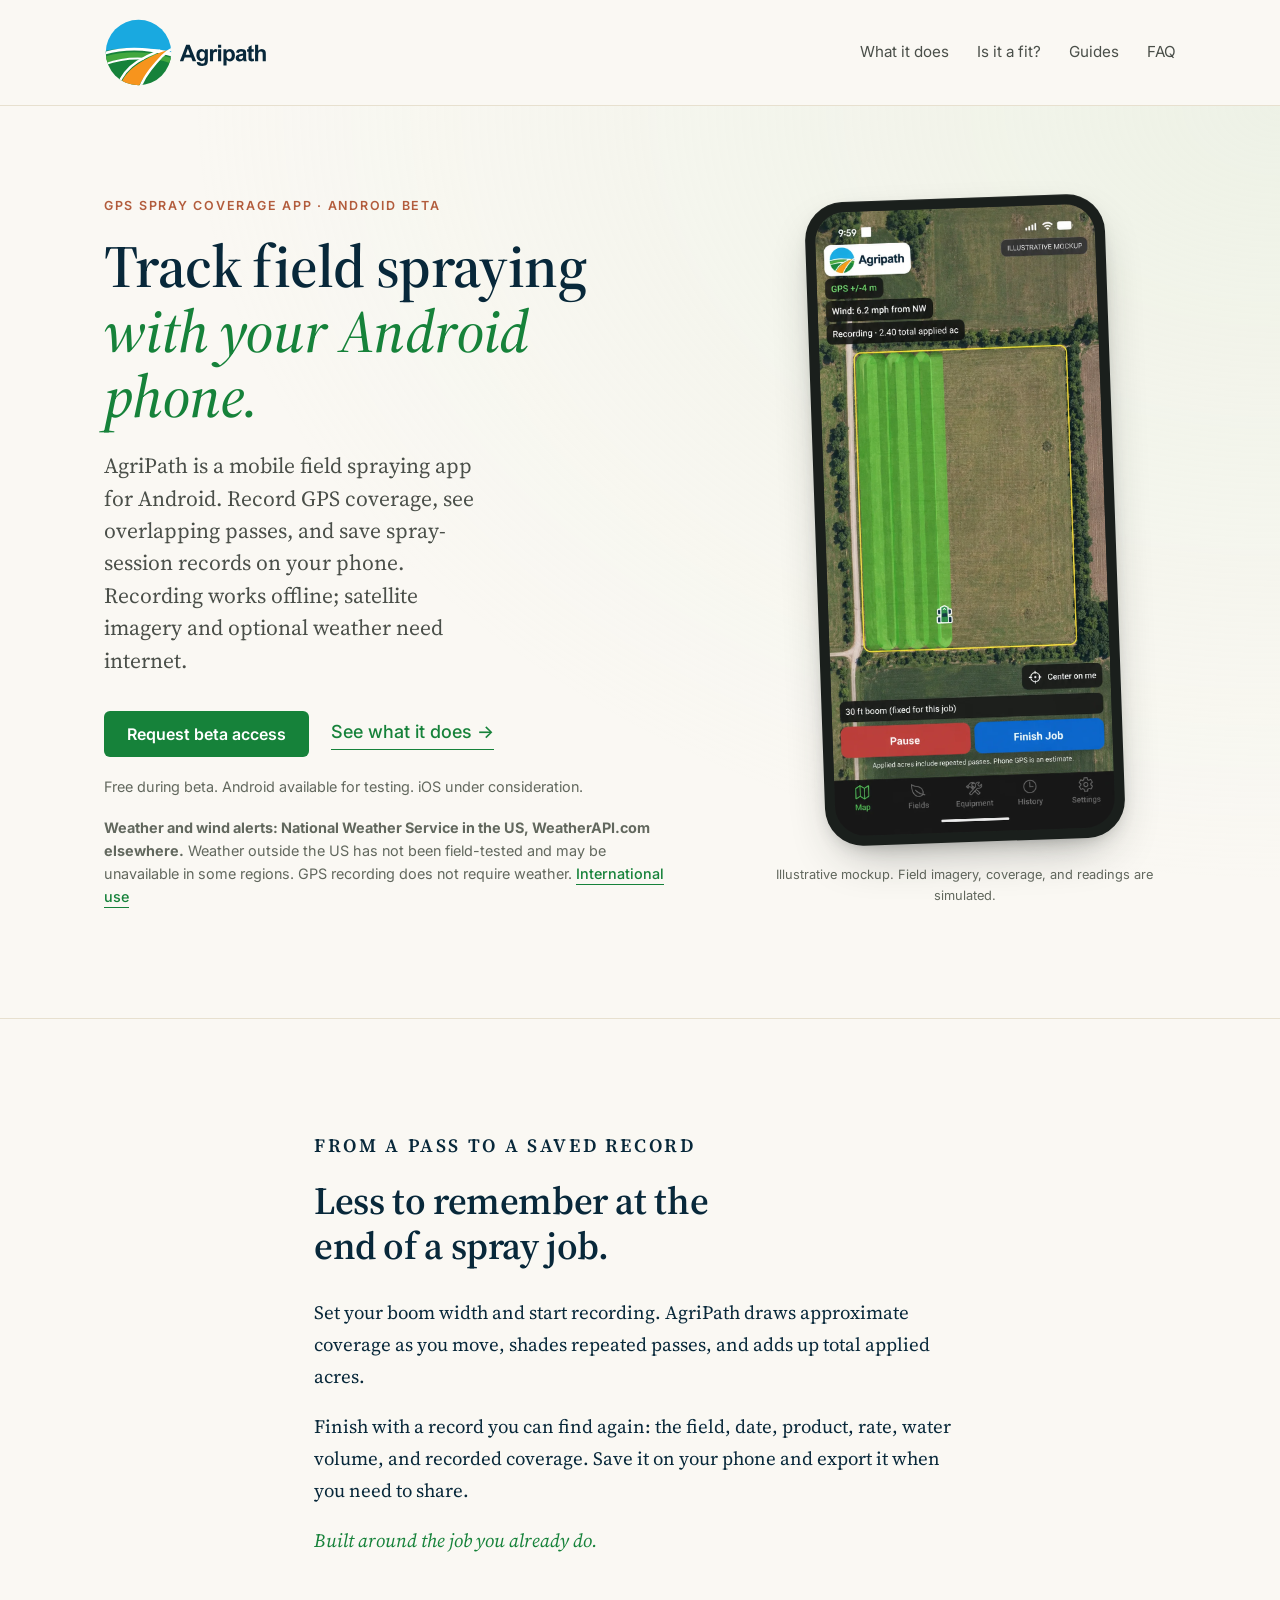
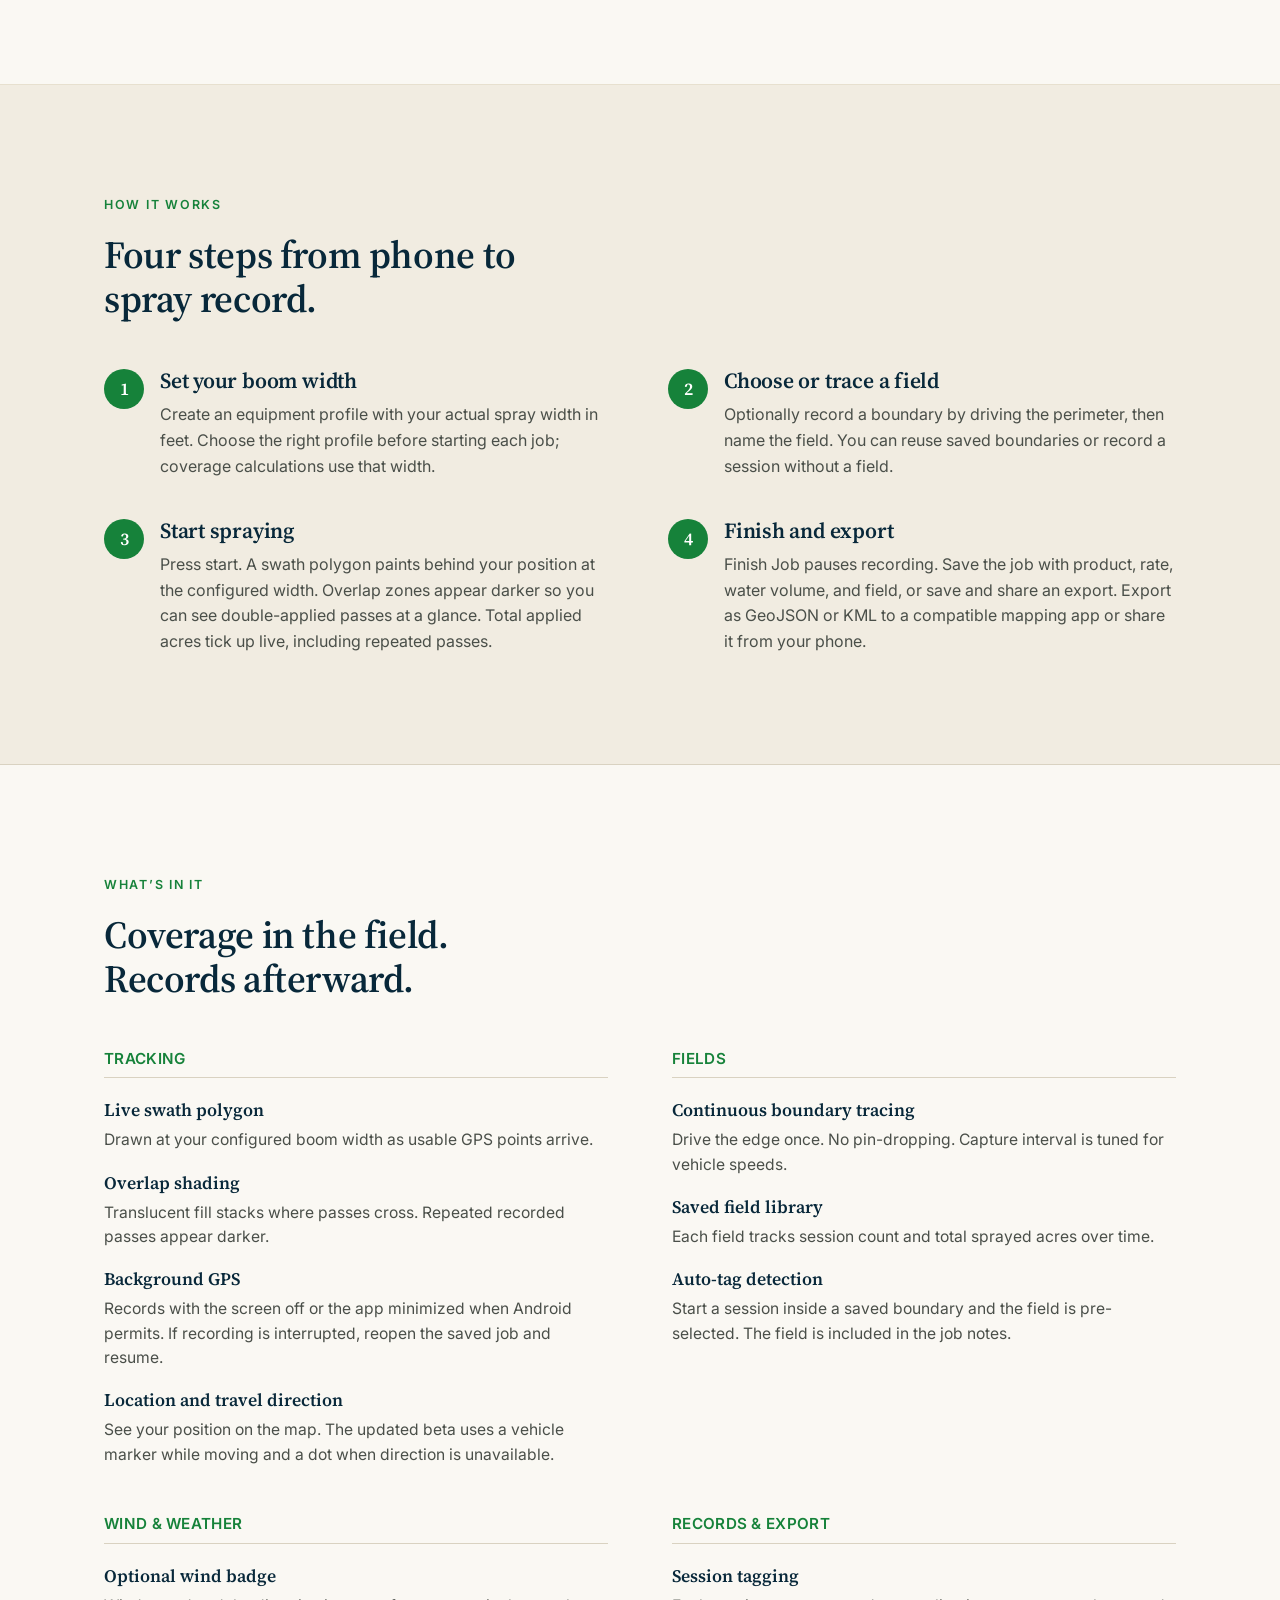
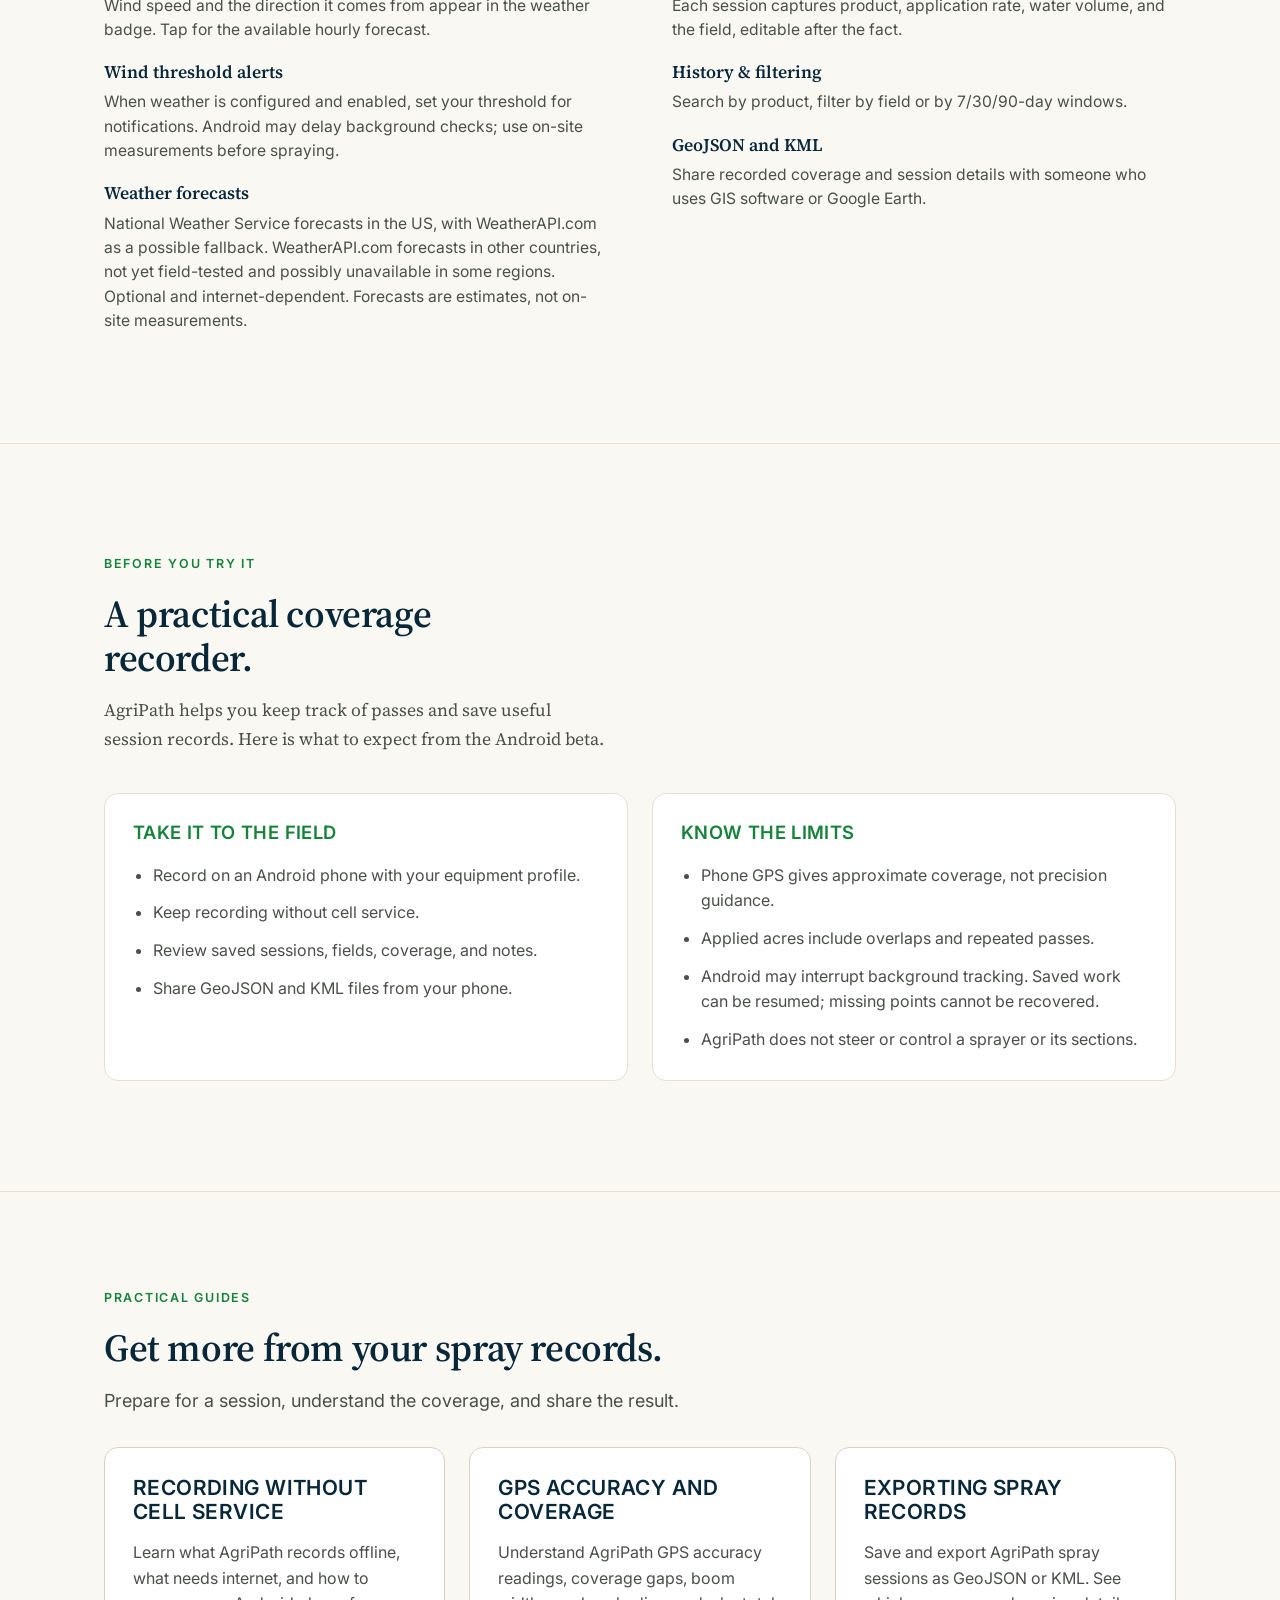
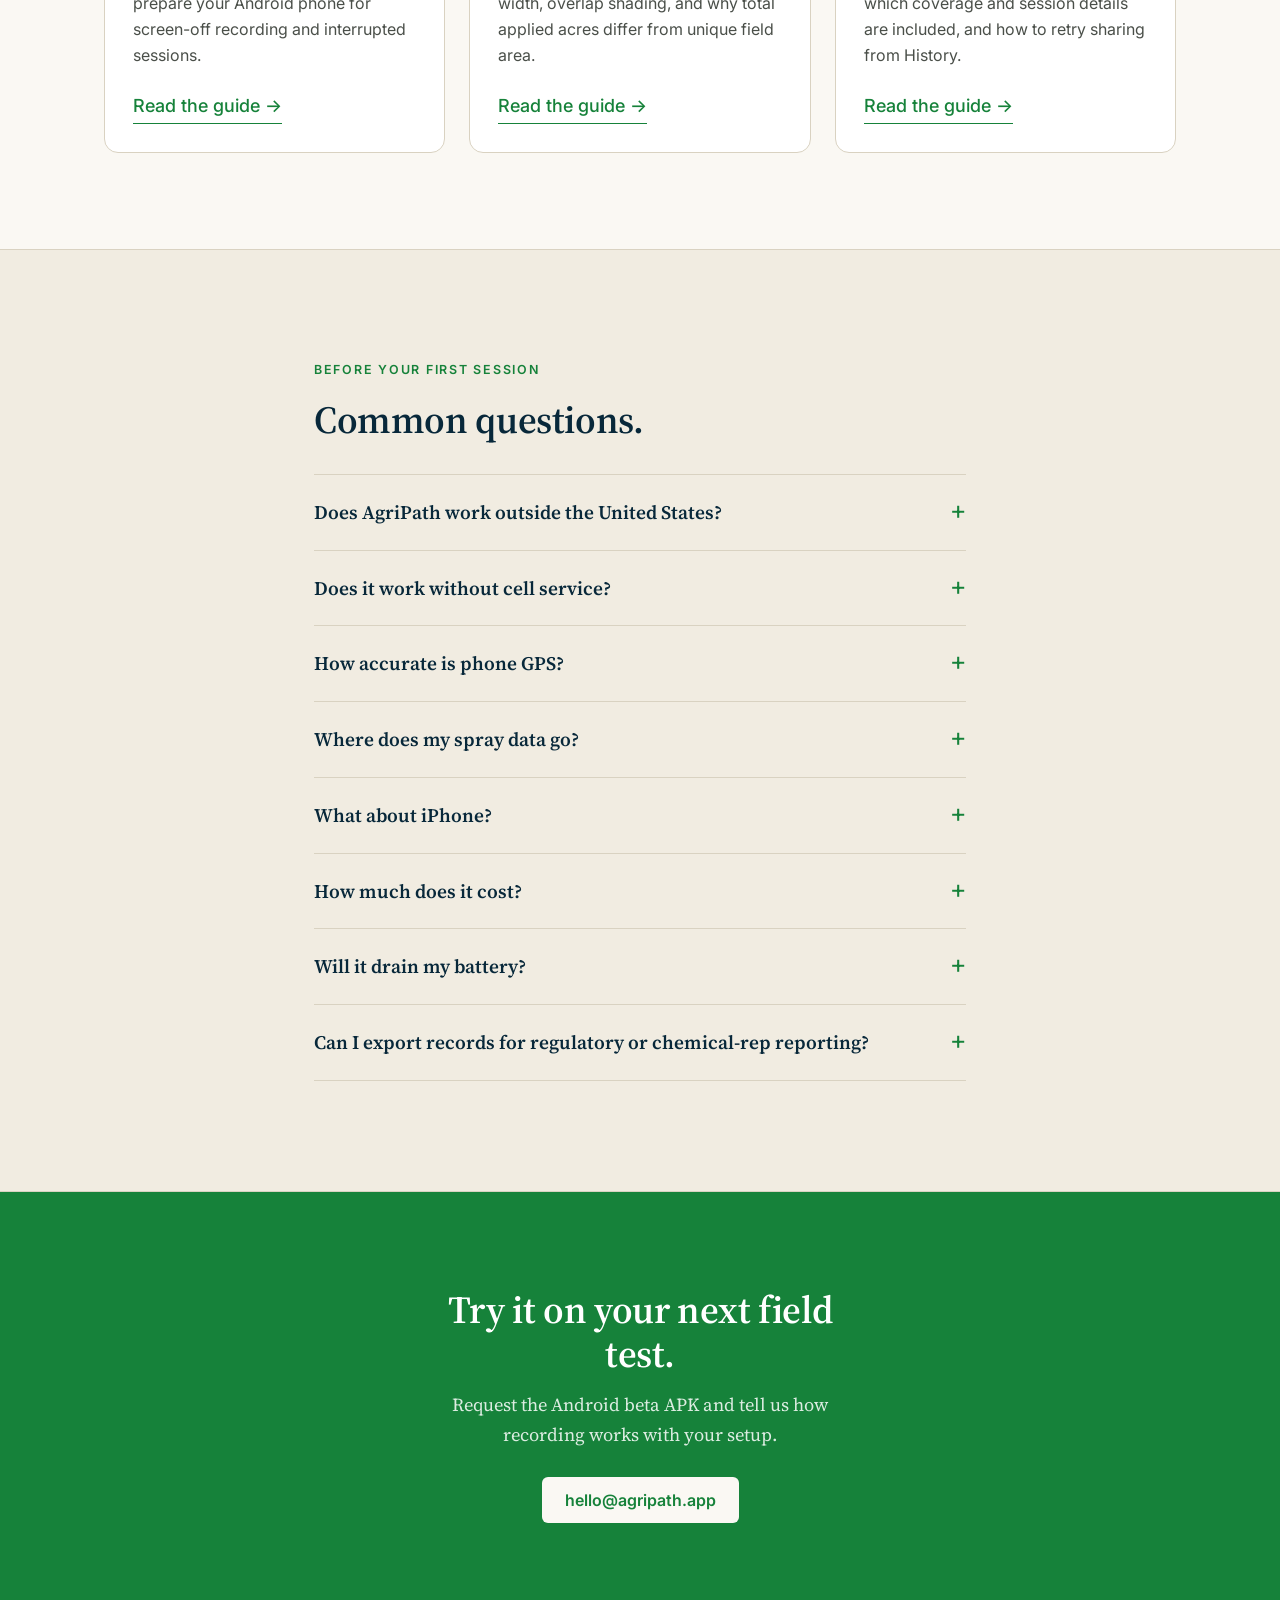
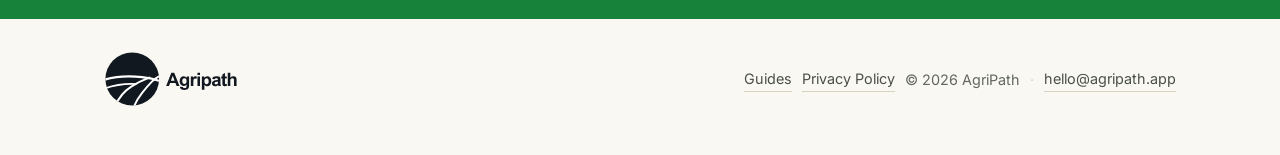
==== commit 3903bb14: "Weather outside the US may be unavailable in some regions Add the regional availability caveat next " ====
--- a/index.html
+++ b/index.html
@@ -85,7 +85,7 @@
       "name": "Does AgriPath work outside the United States?",
       "acceptedAnswer": {
         "@type": "Answer",
-        "text": "Core GPS recording, field boundaries, local records, and GeoJSON/KML exports have no US-only location restriction. They are expected to work outside the US, but international use has not been field-tested. Map imagery depends on the map provider's coverage. Weather forecasts and wind alerts use the National Weather Service in the US and WeatherAPI.com in other countries; weather outside the US has not been field-tested. The current interface is English and uses feet, acres, gallons, and mph."
+        "text": "Core GPS recording, field boundaries, local records, and GeoJSON/KML exports have no US-only location restriction. They are expected to work outside the US, but international use has not been field-tested. Map imagery depends on the map provider's coverage. Weather forecasts and wind alerts use the National Weather Service in the US and WeatherAPI.com in other countries; weather outside the US has not been field-tested and may be unavailable in some regions. The current interface is English and uses feet, acres, gallons, and mph."
       }
     },
     {
@@ -179,7 +179,7 @@
           <a class="btn-link" href="#what-it-does">See what it does &rarr;</a>
         </div>
         <p class="hero-footnote">Free during beta. Android available for testing. iOS under consideration.</p>
-        <p class="hero-footnote"><strong>Weather and wind alerts: National Weather Service in the US, WeatherAPI.com elsewhere.</strong> Weather outside the US has not been field-tested. GPS recording does not require weather. <a class="btn-link" href="#faq">International use</a></p>
+        <p class="hero-footnote"><strong>Weather and wind alerts: National Weather Service in the US, WeatherAPI.com elsewhere.</strong> Weather outside the US has not been field-tested and may be unavailable in some regions. GPS recording does not require weather. <a class="btn-link" href="#faq">International use</a></p>
       </div>
 
       <figure class="hero-visual">
@@ -276,7 +276,7 @@
             <dt>Wind threshold alerts</dt>
             <dd>When weather is configured and enabled, set your threshold for notifications. Android may delay background checks; use on-site measurements before spraying.</dd>
             <dt>Weather forecasts</dt>
-            <dd>National Weather Service forecasts in the US, with WeatherAPI.com as a possible fallback. WeatherAPI.com forecasts in other countries, not yet field-tested. Optional and internet-dependent. Forecasts are estimates, not on-site measurements.</dd>
+            <dd>National Weather Service forecasts in the US, with WeatherAPI.com as a possible fallback. WeatherAPI.com forecasts in other countries, not yet field-tested and possibly unavailable in some regions. Optional and internet-dependent. Forecasts are estimates, not on-site measurements.</dd>
           </dl>
         </div>
 
@@ -341,7 +341,7 @@
 
       <details>
         <summary>Does AgriPath work outside the United States?</summary>
-        <p>Core GPS recording, field boundaries, local records, and GeoJSON/KML exports have no US-only location restriction. They are expected to work outside the US, but international use has not been field-tested. Map imagery depends on the map provider's coverage. Weather forecasts and wind alerts use the National Weather Service in the US and WeatherAPI.com in other countries; weather outside the US has not been field-tested. The current interface is English and uses feet, acres, gallons, and mph.</p>
+        <p>Core GPS recording, field boundaries, local records, and GeoJSON/KML exports have no US-only location restriction. They are expected to work outside the US, but international use has not been field-tested. Map imagery depends on the map provider's coverage. Weather forecasts and wind alerts use the National Weather Service in the US and WeatherAPI.com in other countries; weather outside the US has not been field-tested and may be unavailable in some regions. The current interface is English and uses feet, acres, gallons, and mph.</p>
       </details>
 
       <details>
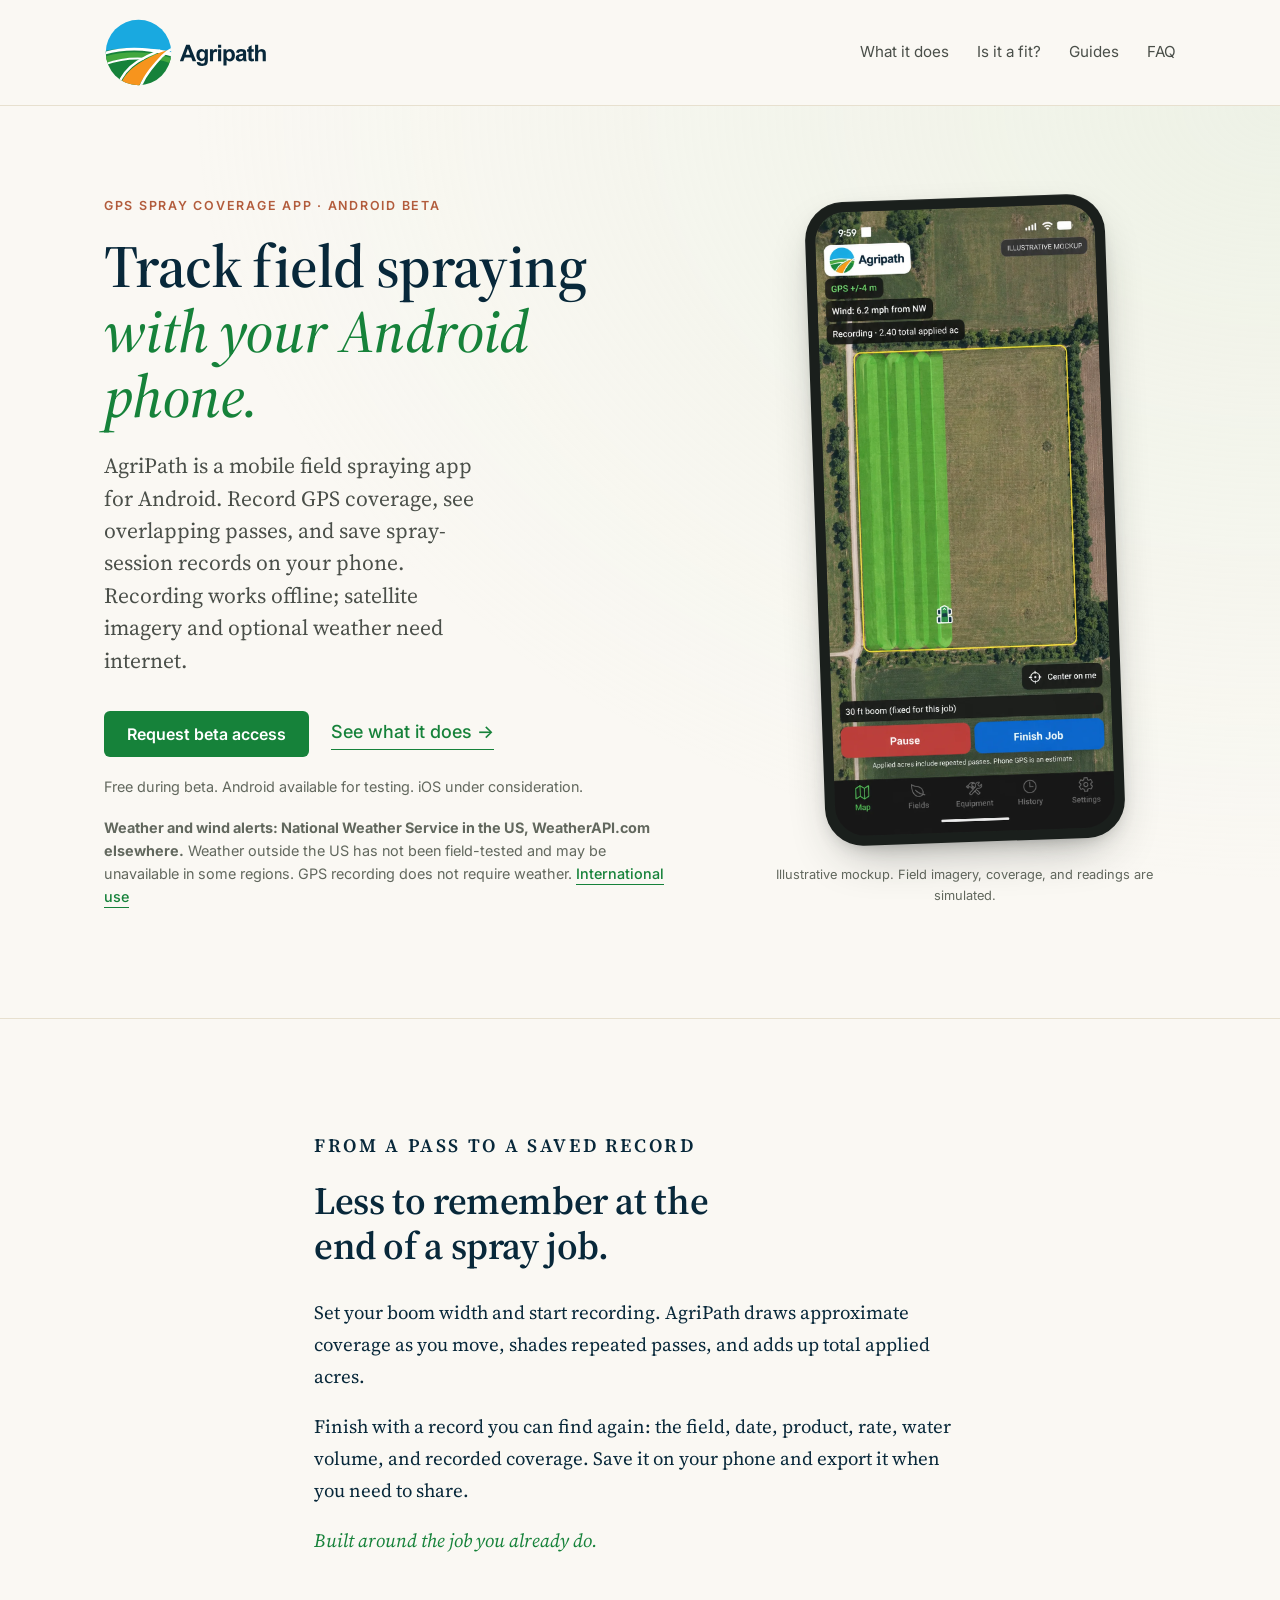
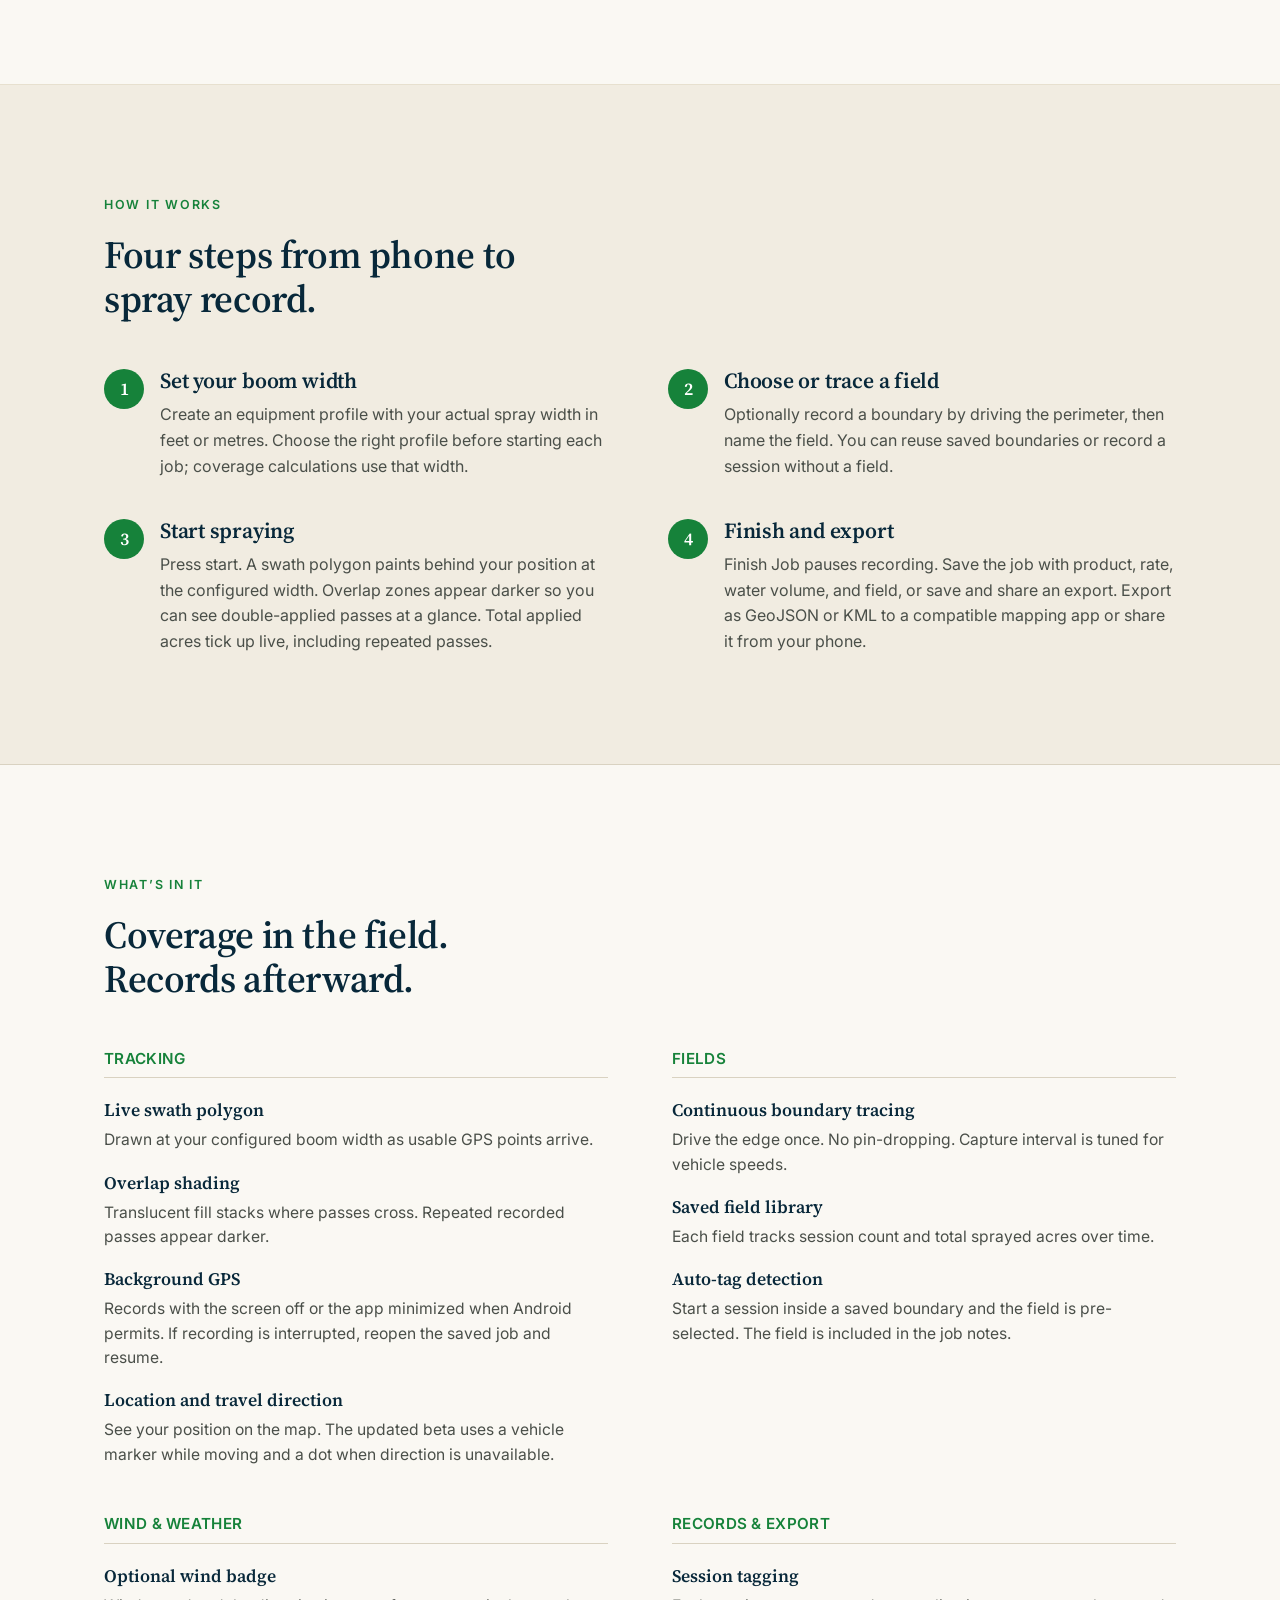
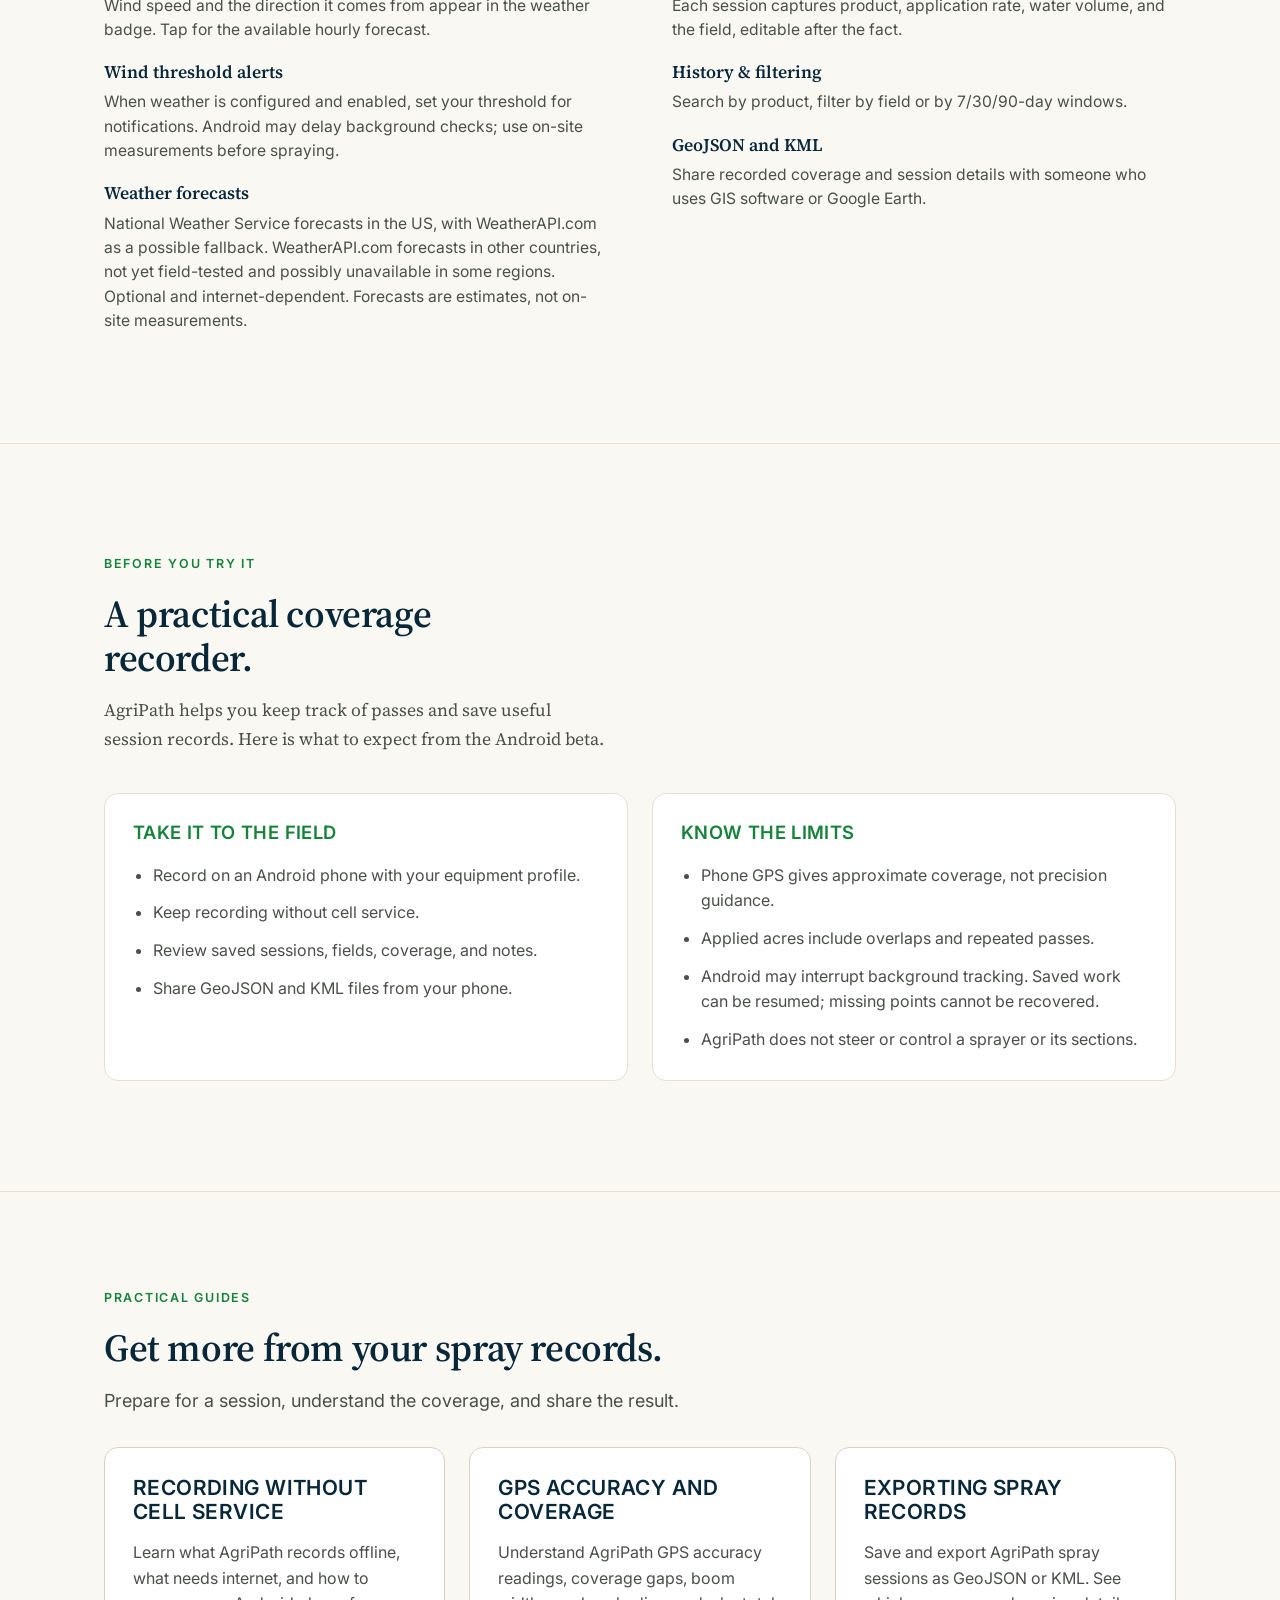
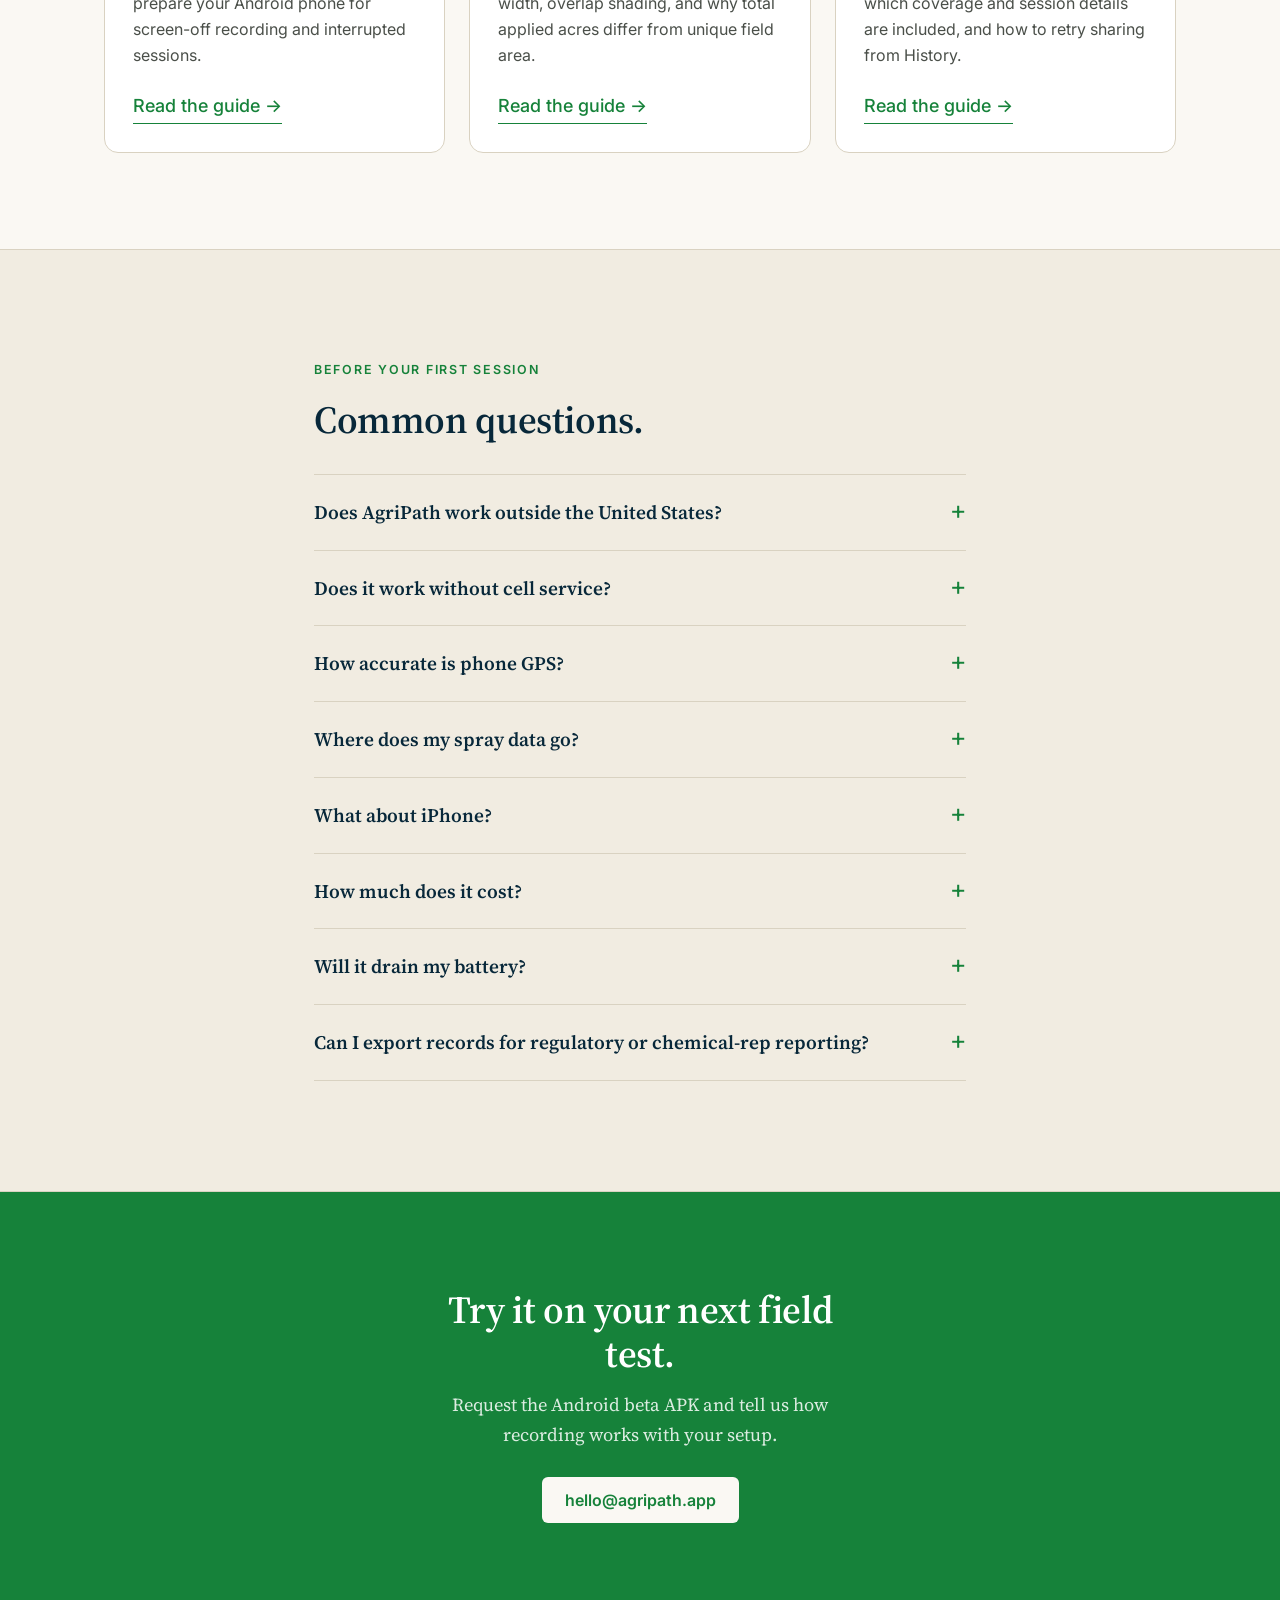
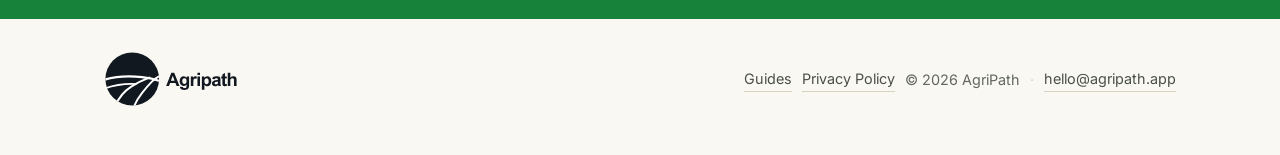
==== commit e62d3513: "Units copy: metric and imperial, region default, wind unit choice The FAQ answer (visible text and F" ====
--- a/index.html
+++ b/index.html
@@ -85,7 +85,7 @@
       "name": "Does AgriPath work outside the United States?",
       "acceptedAnswer": {
         "@type": "Answer",
-        "text": "Core GPS recording, field boundaries, local records, and GeoJSON/KML exports have no US-only location restriction. They are expected to work outside the US, but international use has not been field-tested. Map imagery depends on the map provider's coverage. Weather forecasts and wind alerts use the National Weather Service in the US and WeatherAPI.com in other countries; weather outside the US has not been field-tested and may be unavailable in some regions. The current interface is English and uses feet, acres, gallons, and mph."
+        "text": "Core GPS recording, field boundaries, local records, and GeoJSON/KML exports have no US-only location restriction. They are expected to work outside the US, but international use has not been field-tested. Map imagery depends on the map provider's coverage. Weather forecasts and wind alerts use the National Weather Service in the US and WeatherAPI.com in other countries; weather outside the US has not been field-tested and may be unavailable in some regions. The current interface is English. Units follow your phone's region and can be changed in Settings: metric (metres, hectares, litres) or imperial (feet, acres, gallons), with wind in mph, km/h, or m/s."
       }
     },
     {
@@ -213,7 +213,7 @@
         <li>
           <span class="step-num">1</span>
           <h3>Set your boom width</h3>
-          <p>Create an equipment profile with your actual spray width in feet. Choose the right profile before starting each job; coverage calculations use that width.</p>
+          <p>Create an equipment profile with your actual spray width in feet or metres. Choose the right profile before starting each job; coverage calculations use that width.</p>
         </li>
         <li>
           <span class="step-num">2</span>
@@ -341,7 +341,7 @@
 
       <details>
         <summary>Does AgriPath work outside the United States?</summary>
-        <p>Core GPS recording, field boundaries, local records, and GeoJSON/KML exports have no US-only location restriction. They are expected to work outside the US, but international use has not been field-tested. Map imagery depends on the map provider's coverage. Weather forecasts and wind alerts use the National Weather Service in the US and WeatherAPI.com in other countries; weather outside the US has not been field-tested and may be unavailable in some regions. The current interface is English and uses feet, acres, gallons, and mph.</p>
+        <p>Core GPS recording, field boundaries, local records, and GeoJSON/KML exports have no US-only location restriction. They are expected to work outside the US, but international use has not been field-tested. Map imagery depends on the map provider's coverage. Weather forecasts and wind alerts use the National Weather Service in the US and WeatherAPI.com in other countries; weather outside the US has not been field-tested and may be unavailable in some regions. The current interface is English. Units follow your phone's region and can be changed in Settings: metric (metres, hectares, litres) or imperial (feet, acres, gallons), with wind in mph, km/h, or m/s.</p>
       </details>
 
       <details>
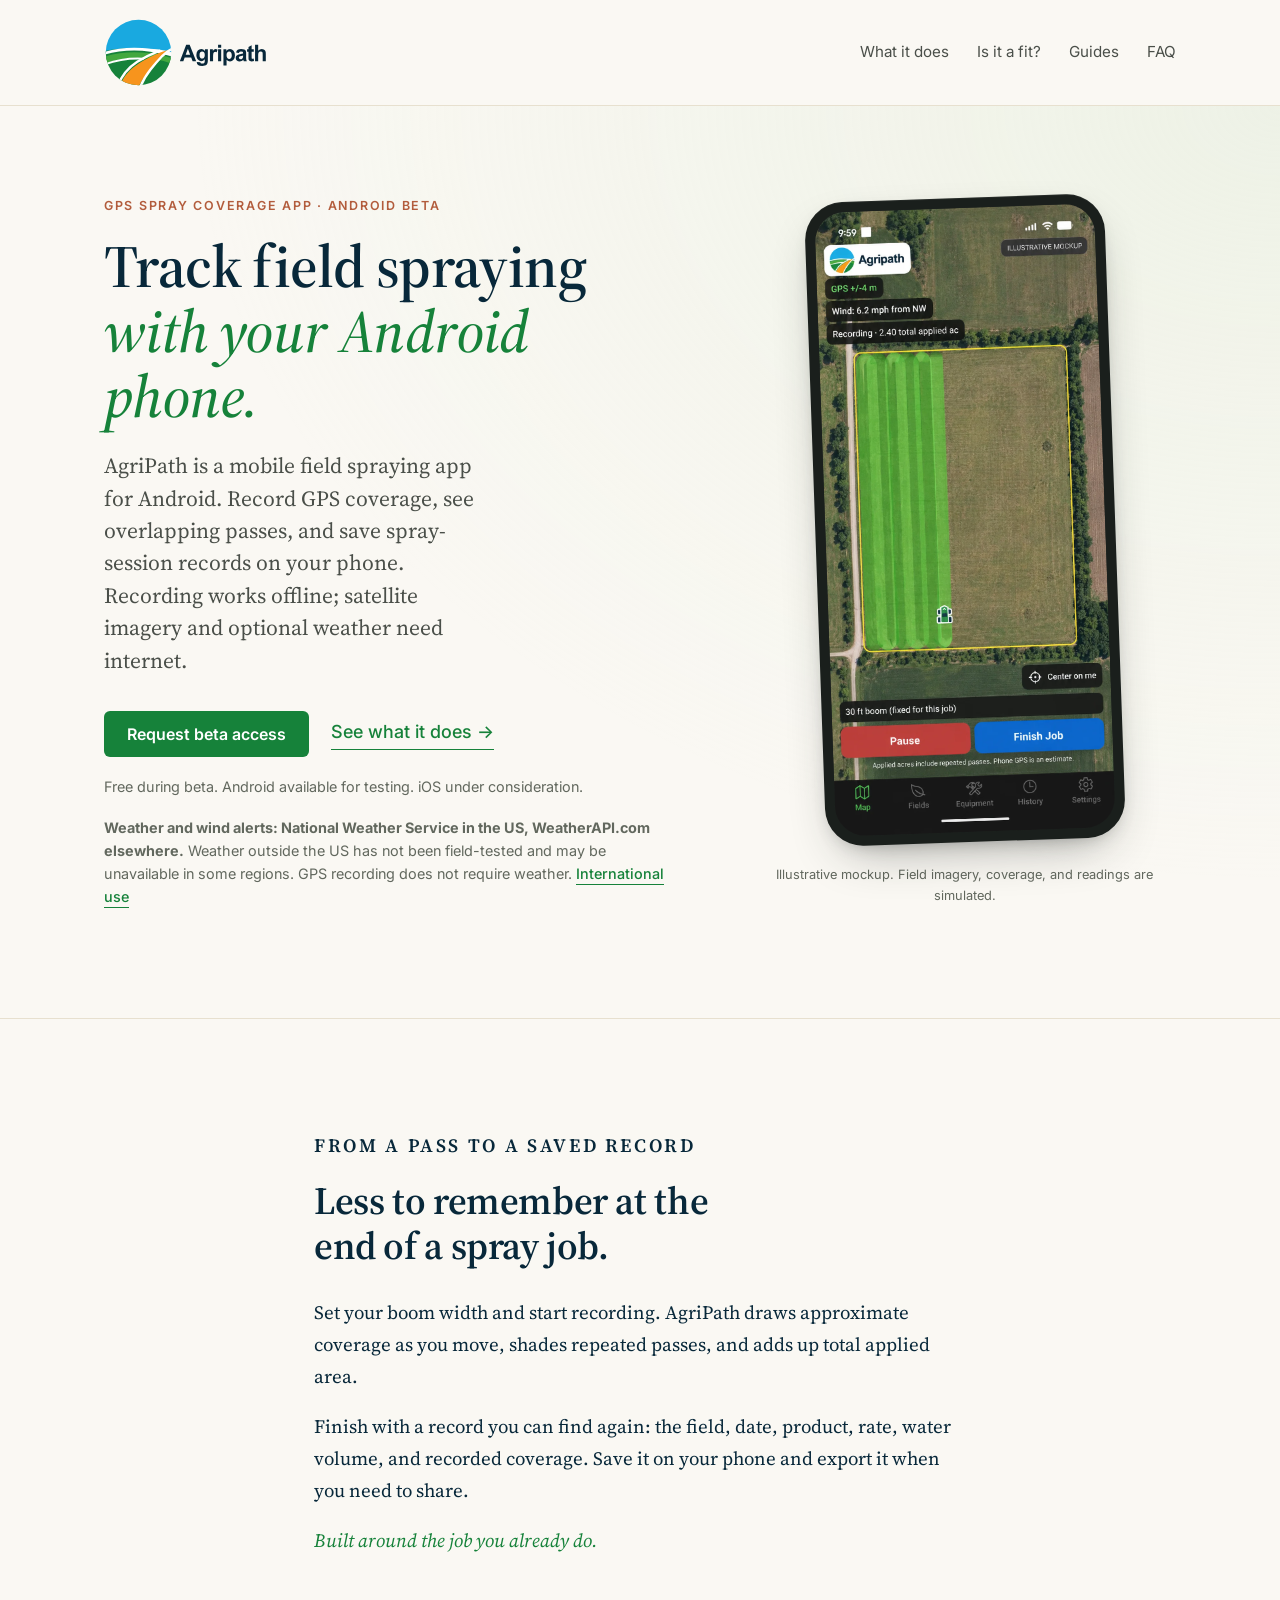
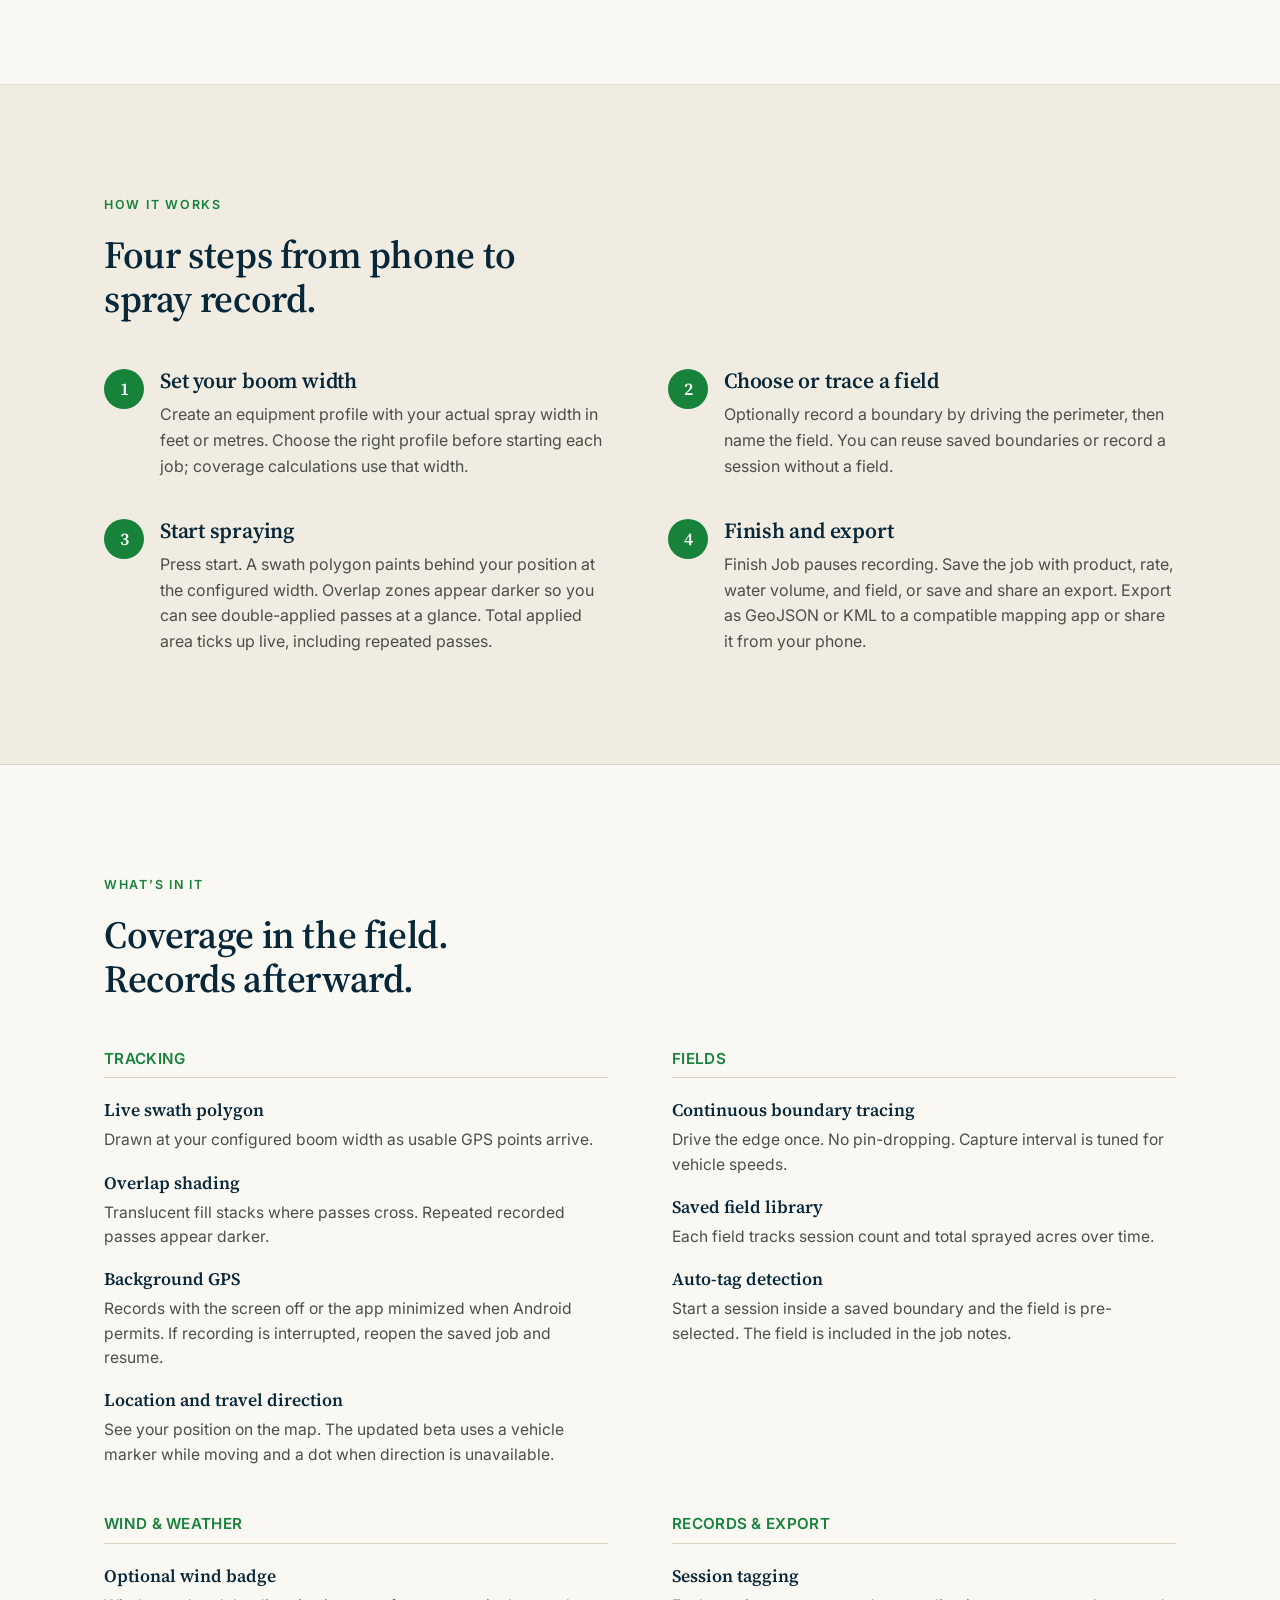
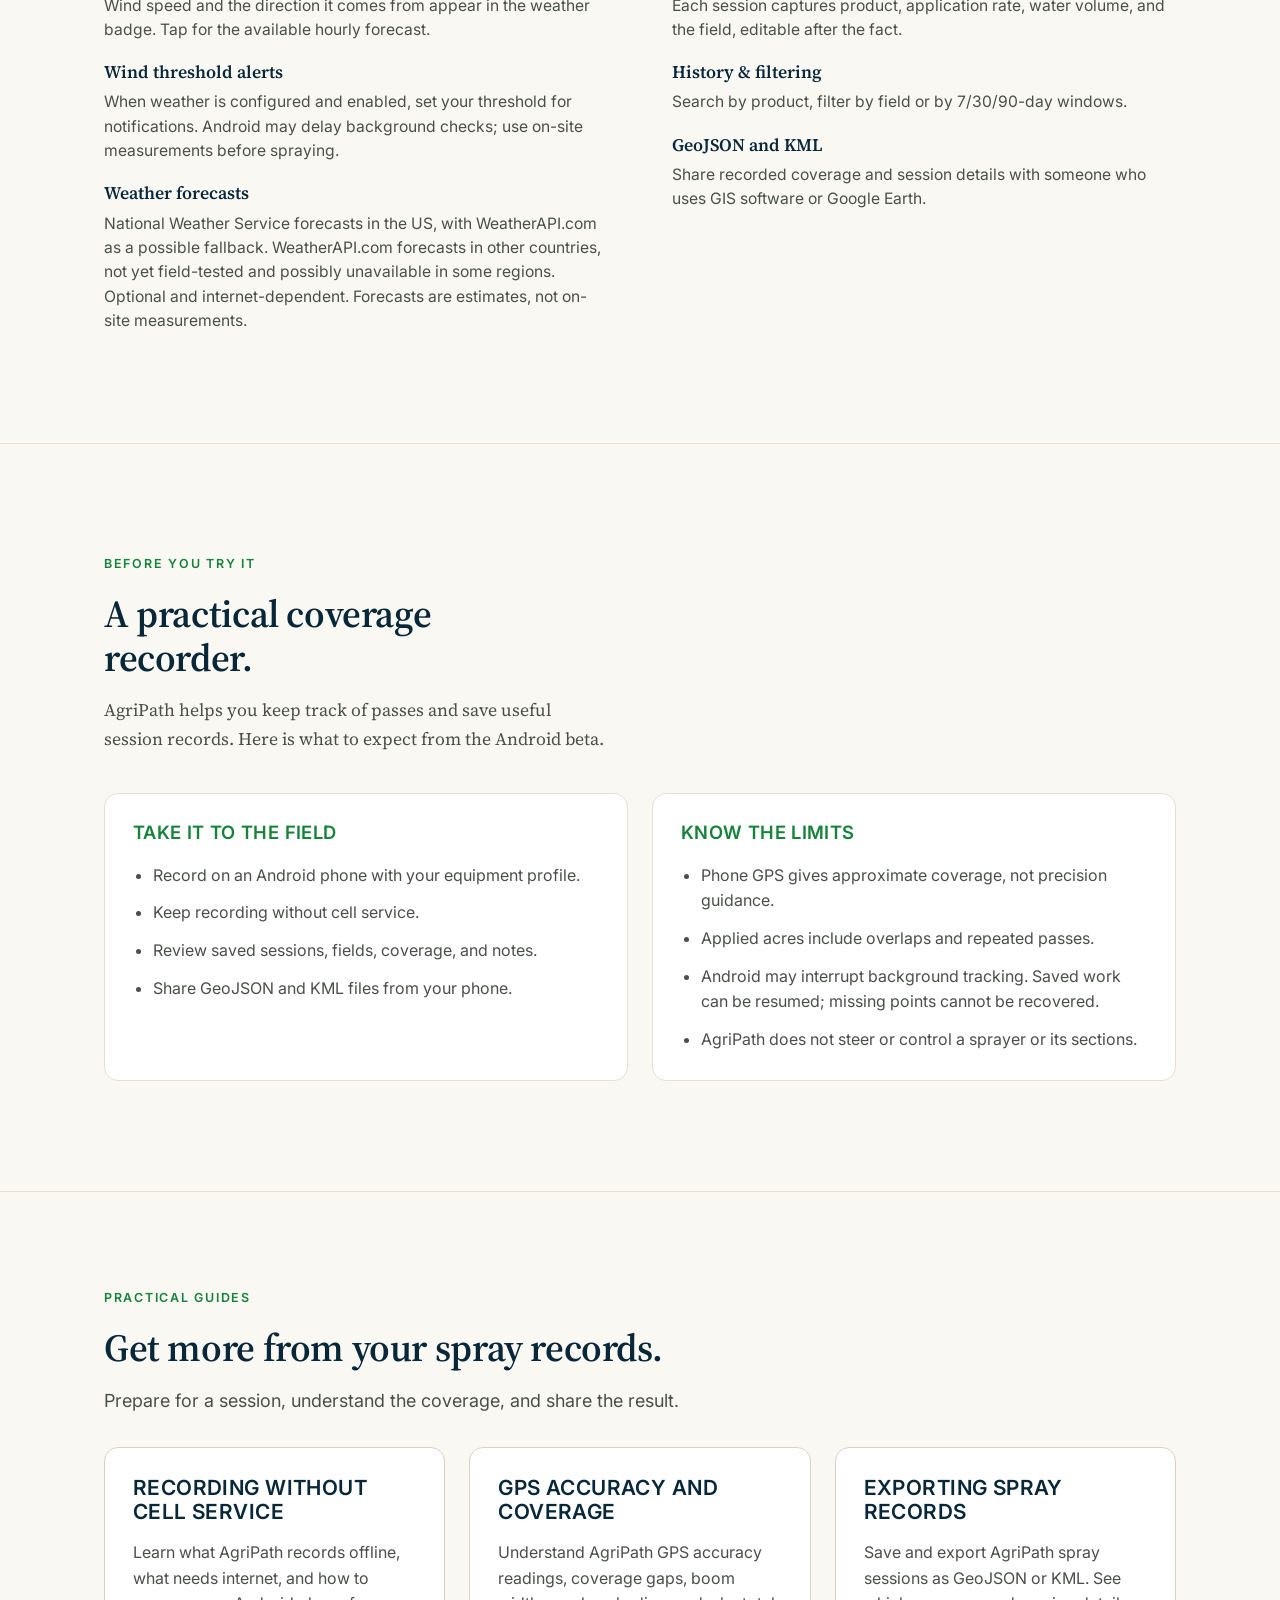
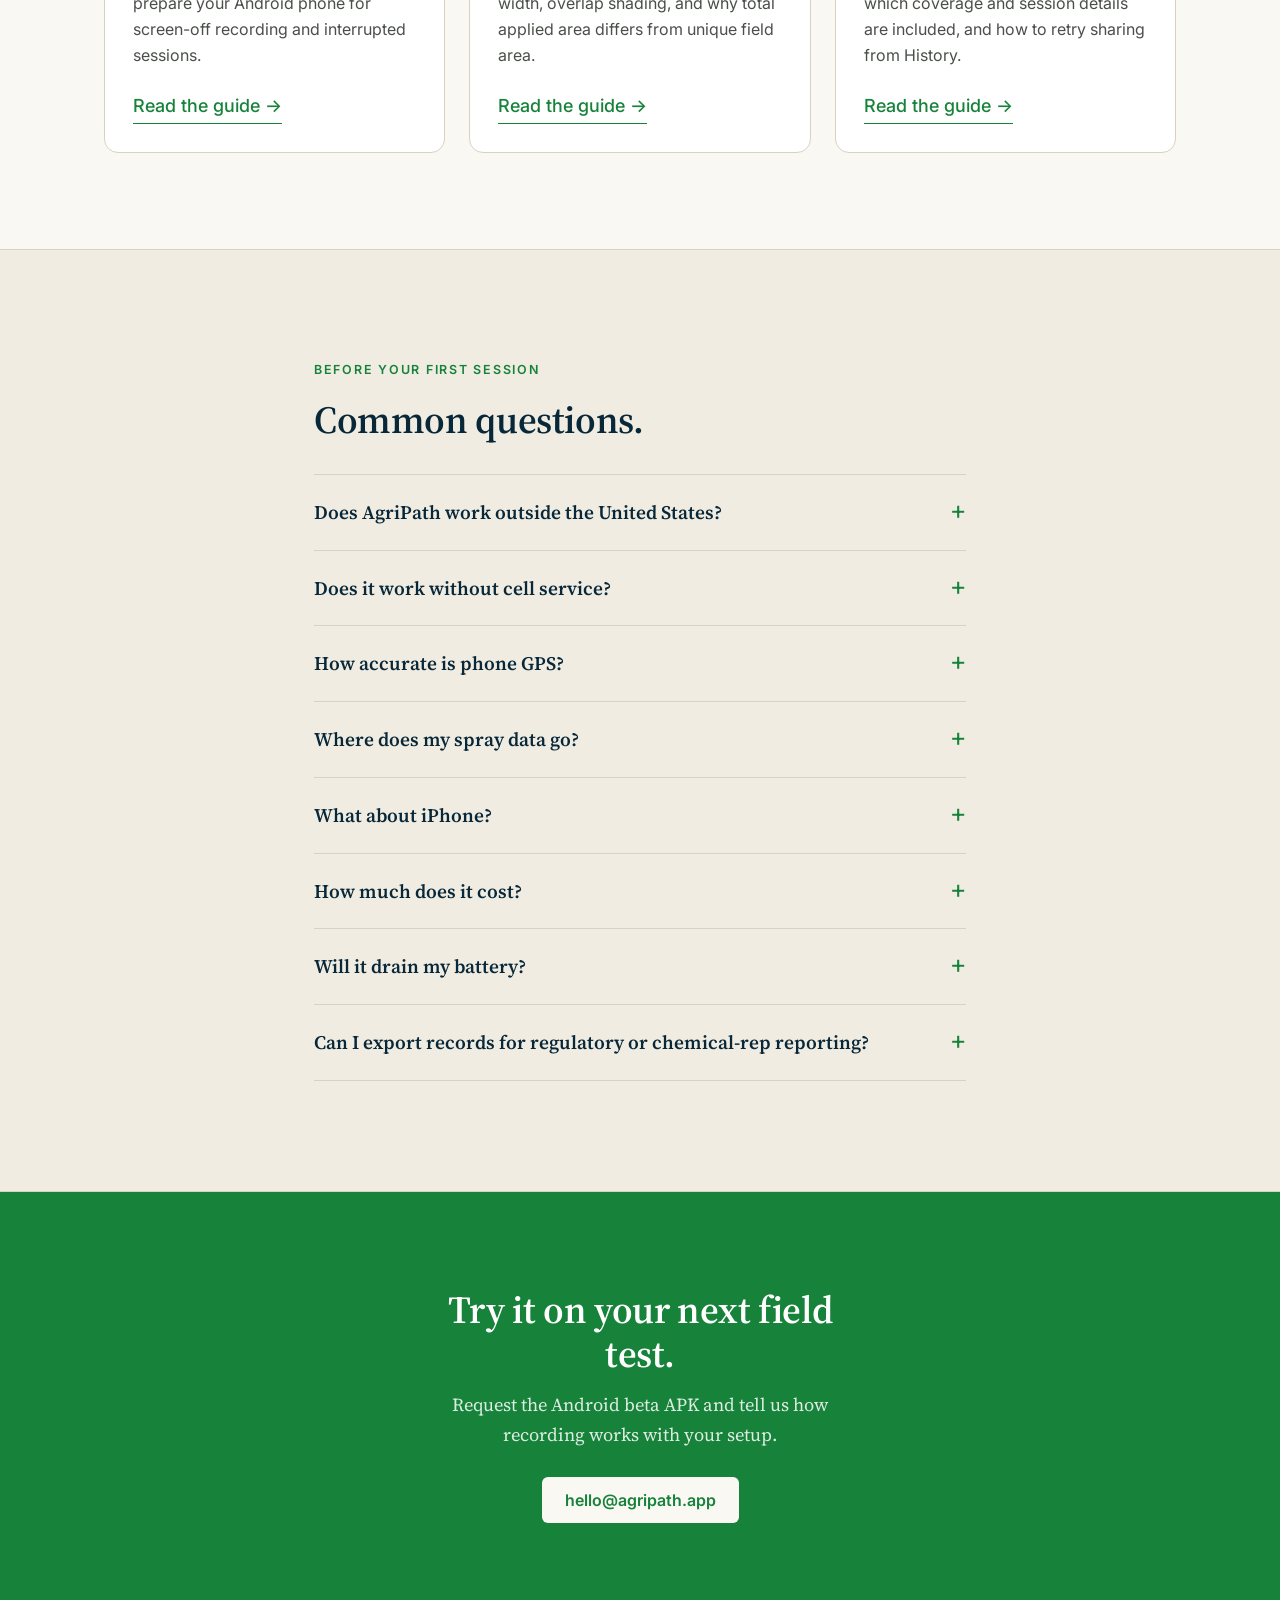
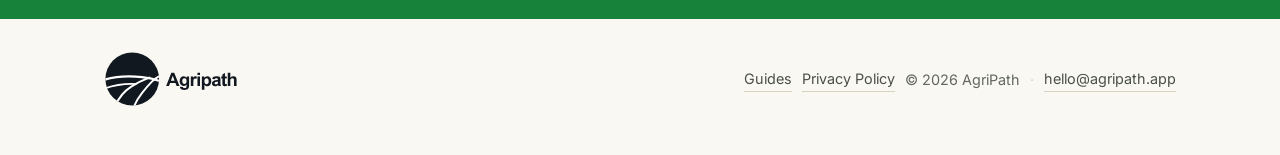
==== commit 75d0ab6d: "Use 'applied area' instead of 'applied acres' for unit-neutral copy Co-Authored-By: Claude Opus 5.5 " ====
--- a/index.html
+++ b/index.html
@@ -59,7 +59,7 @@
   "featureList": [
     "Recoverable local spray jobs with pause and resume",
     "Visual overlap shading",
-    "Total applied acres including repeated passes",
+    "Total applied area including repeated passes",
     "Background GPS subject to Android restrictions",
     "Saved field boundaries",
     "GeoJSON and KML exports with spray notes",
@@ -101,7 +101,7 @@
       "name": "How accurate is phone GPS?",
       "acceptedAnswer": {
         "@type": "Answer",
-        "text": "Phone GPS accuracy varies with the device and surroundings. AgriPath shows reported accuracy and excludes poor fixes and implausible jumps. It is an approximate recording tool, not precision guidance, auto-steer or section control. Total applied acres include overlaps and repeated passes, not just unique field area."
+        "text": "Phone GPS accuracy varies with the device and surroundings. AgriPath shows reported accuracy and excludes poor fixes and implausible jumps. It is an approximate recording tool, not precision guidance, auto-steer or section control. Total applied area includes overlaps and repeated passes, not just unique field area."
       }
     },
     {
@@ -198,7 +198,7 @@
     <div class="container narrow">
       <p class="section-kicker">From a pass to a saved record</p>
       <h2>Less to remember at the end of a spray job.</h2>
-      <p>Set your boom width and start recording. AgriPath draws approximate coverage as you move, shades repeated passes, and adds up total applied acres.</p>
+      <p>Set your boom width and start recording. AgriPath draws approximate coverage as you move, shades repeated passes, and adds up total applied area.</p>
       <p>Finish with a record you can find again: the field, date, product, rate, water volume, and recorded coverage. Save it on your phone and export it when you need to share.</p>
       <p>Built around the job you already do.</p>
     </div>
@@ -223,7 +223,7 @@
         <li>
           <span class="step-num">3</span>
           <h3>Start spraying</h3>
-          <p>Press start. A swath polygon paints behind your position at the configured width. Overlap zones appear darker so you can see double-applied passes at a glance. Total applied acres tick up live, including repeated passes.</p>
+          <p>Press start. A swath polygon paints behind your position at the configured width. Overlap zones appear darker so you can see double-applied passes at a glance. Total applied area ticks up live, including repeated passes.</p>
         </li>
         <li>
           <span class="step-num">4</span>
@@ -329,7 +329,7 @@
     <p class="section-kicker">Practical guides</p><h2>Get more from your spray records.</h2>
     <p class="guides-intro">Prepare for a session, understand the coverage, and share the result.</p>
     <div class="guide-grid"><article class="guide-card"><h3><a href="offline-spray-tracking.html">Recording without cell service</a></h3><p>Learn what AgriPath records offline, what needs internet, and how to prepare your Android phone for screen-off recording and interrupted sessions.</p><a class="btn-link" href="offline-spray-tracking.html" aria-label="Read recording without cell service">Read the guide &rarr;</a></article>
-<article class="guide-card"><h3><a href="phone-gps-spray-coverage.html">GPS accuracy and coverage</a></h3><p>Understand AgriPath GPS accuracy readings, coverage gaps, boom width, overlap shading, and why total applied acres differ from unique field area.</p><a class="btn-link" href="phone-gps-spray-coverage.html" aria-label="Read gps accuracy and coverage">Read the guide &rarr;</a></article>
+<article class="guide-card"><h3><a href="phone-gps-spray-coverage.html">GPS accuracy and coverage</a></h3><p>Understand AgriPath GPS accuracy readings, coverage gaps, boom width, overlap shading, and why total applied area differs from unique field area.</p><a class="btn-link" href="phone-gps-spray-coverage.html" aria-label="Read gps accuracy and coverage">Read the guide &rarr;</a></article>
 <article class="guide-card"><h3><a href="export-spray-records.html">Exporting spray records</a></h3><p>Save and export AgriPath spray sessions as GeoJSON or KML. See which coverage and session details are included, and how to retry sharing from History.</p><a class="btn-link" href="export-spray-records.html" aria-label="Read exporting spray records">Read the guide &rarr;</a></article></div>
   </div></section>
 
@@ -351,7 +351,7 @@
 
       <details>
         <summary>How accurate is phone GPS?</summary>
-        <p>Phone GPS accuracy varies with the device and surroundings. AgriPath shows reported accuracy and excludes poor fixes and implausible jumps. It is an approximate recording tool, not precision guidance, auto-steer or section control. Total applied acres include overlaps and repeated passes, not just unique field area.</p>
+        <p>Phone GPS accuracy varies with the device and surroundings. AgriPath shows reported accuracy and excludes poor fixes and implausible jumps. It is an approximate recording tool, not precision guidance, auto-steer or section control. Total applied area includes overlaps and repeated passes, not just unique field area.</p>
       </details>
 
       <details>
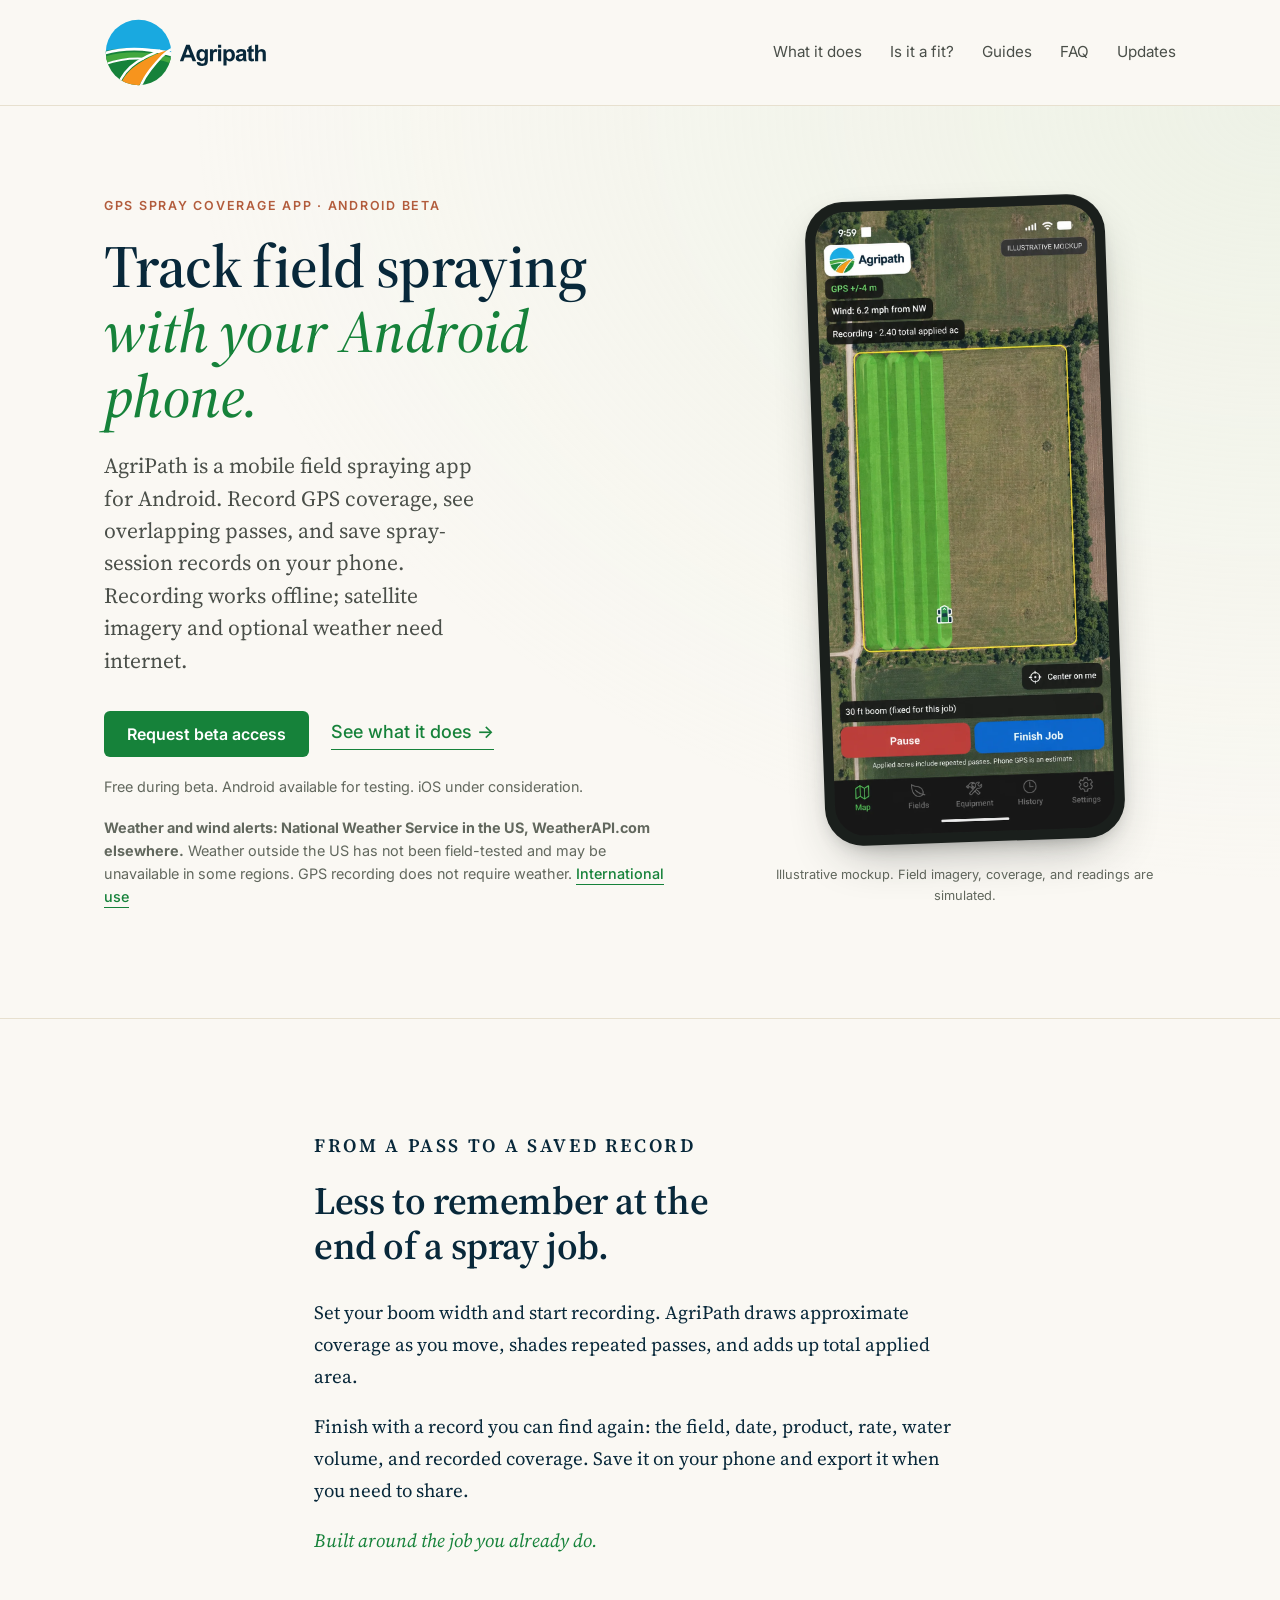
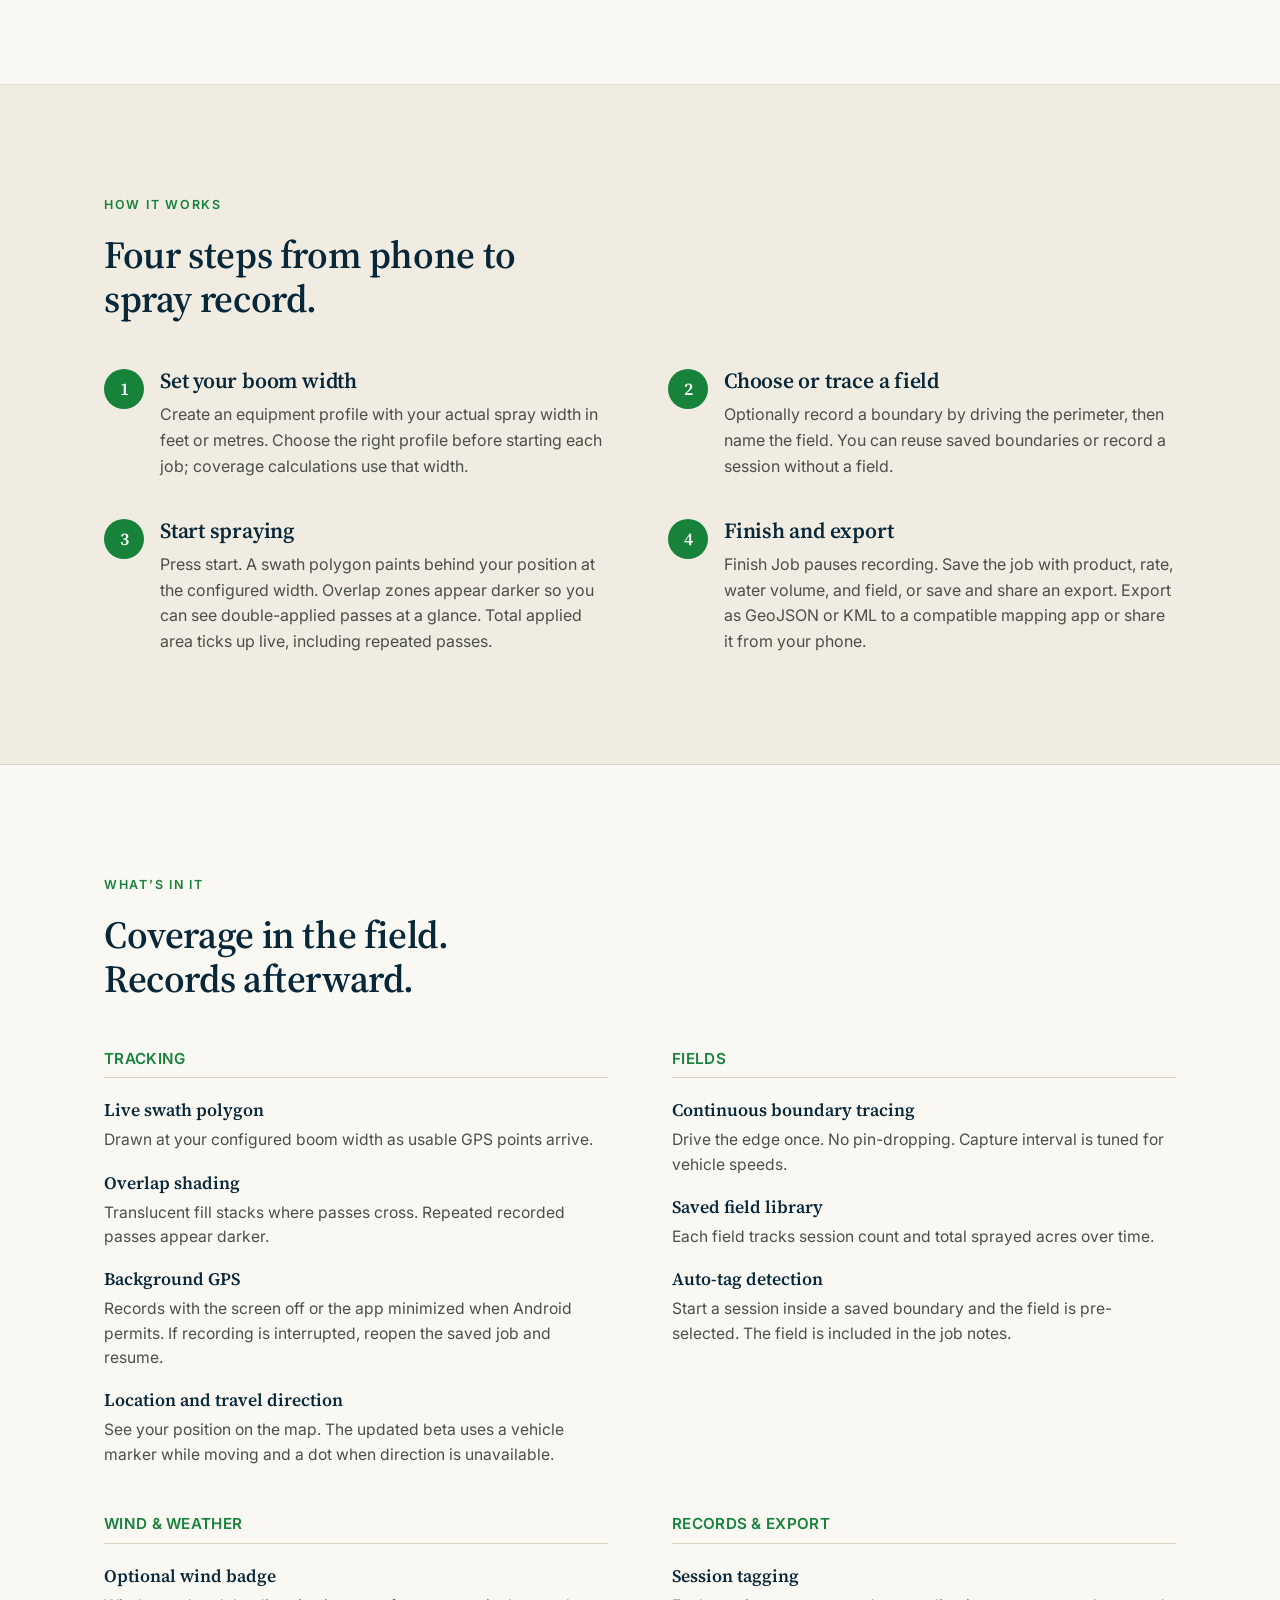
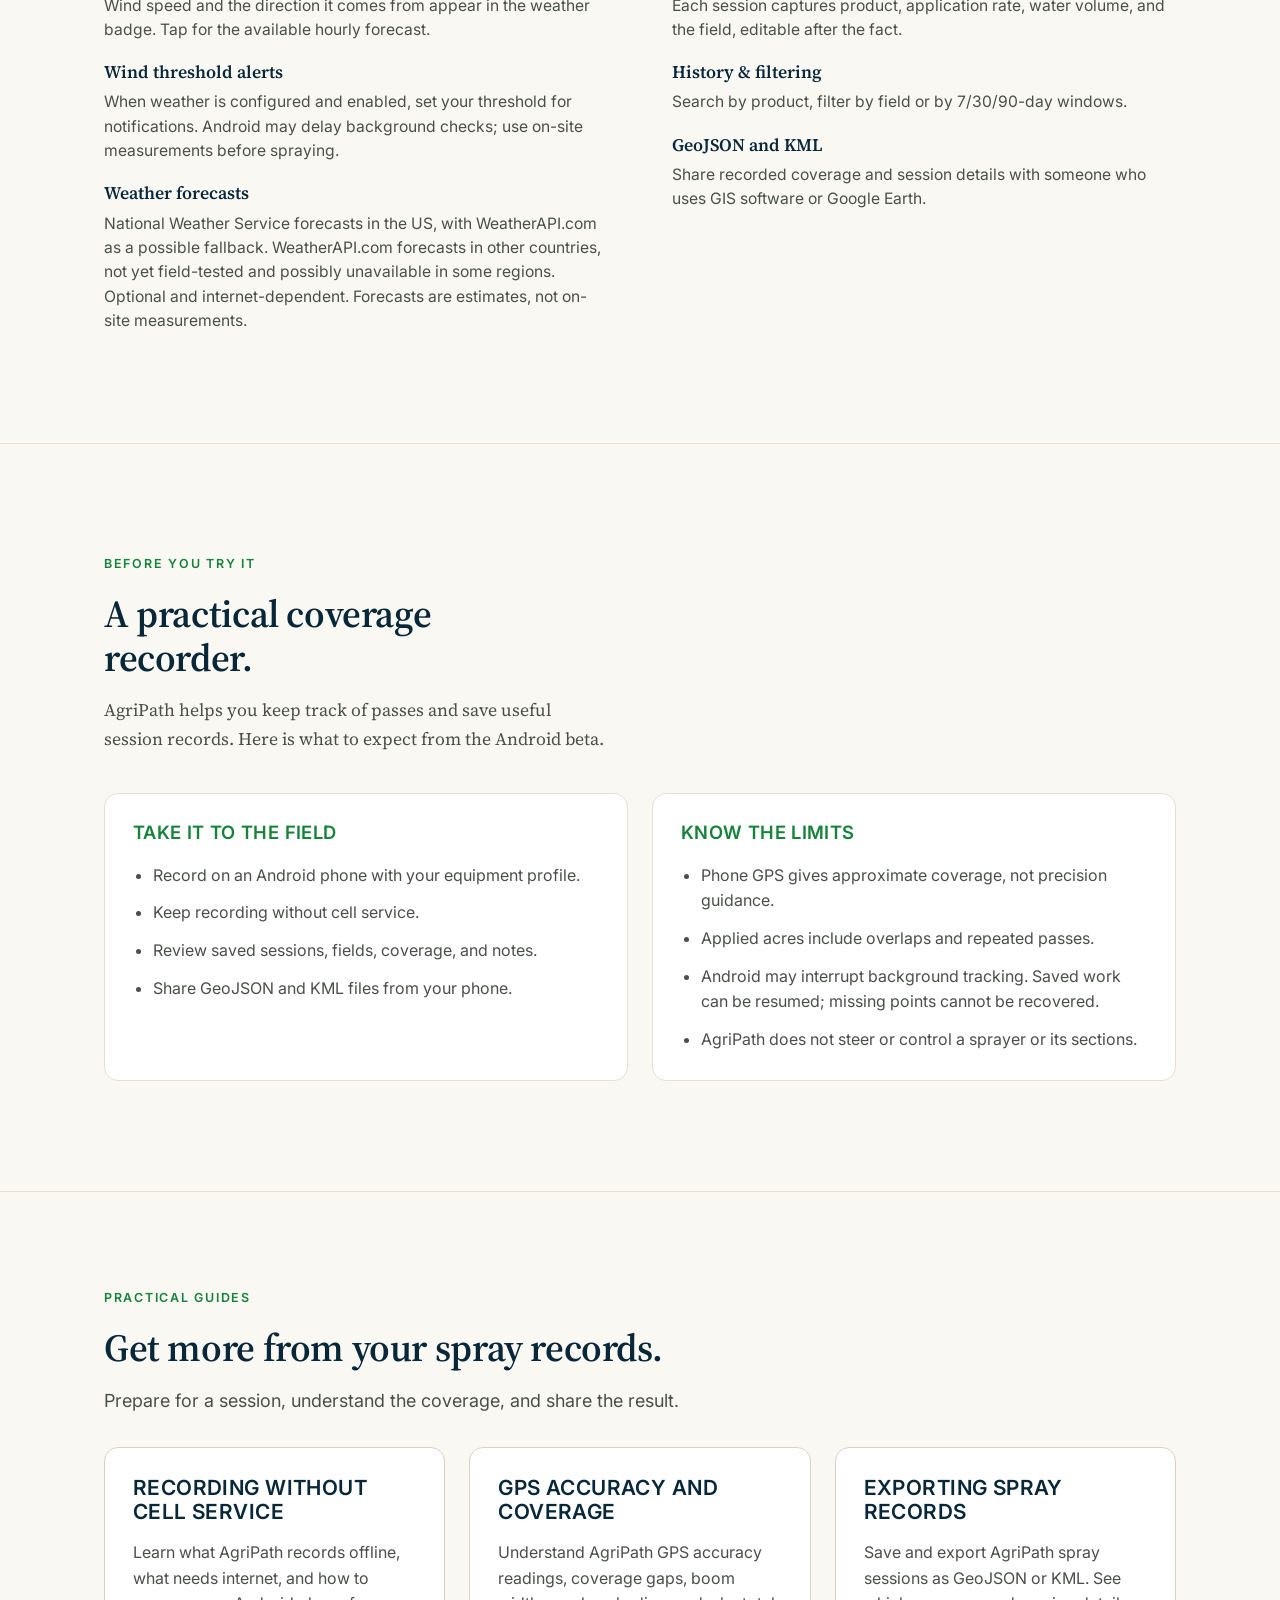
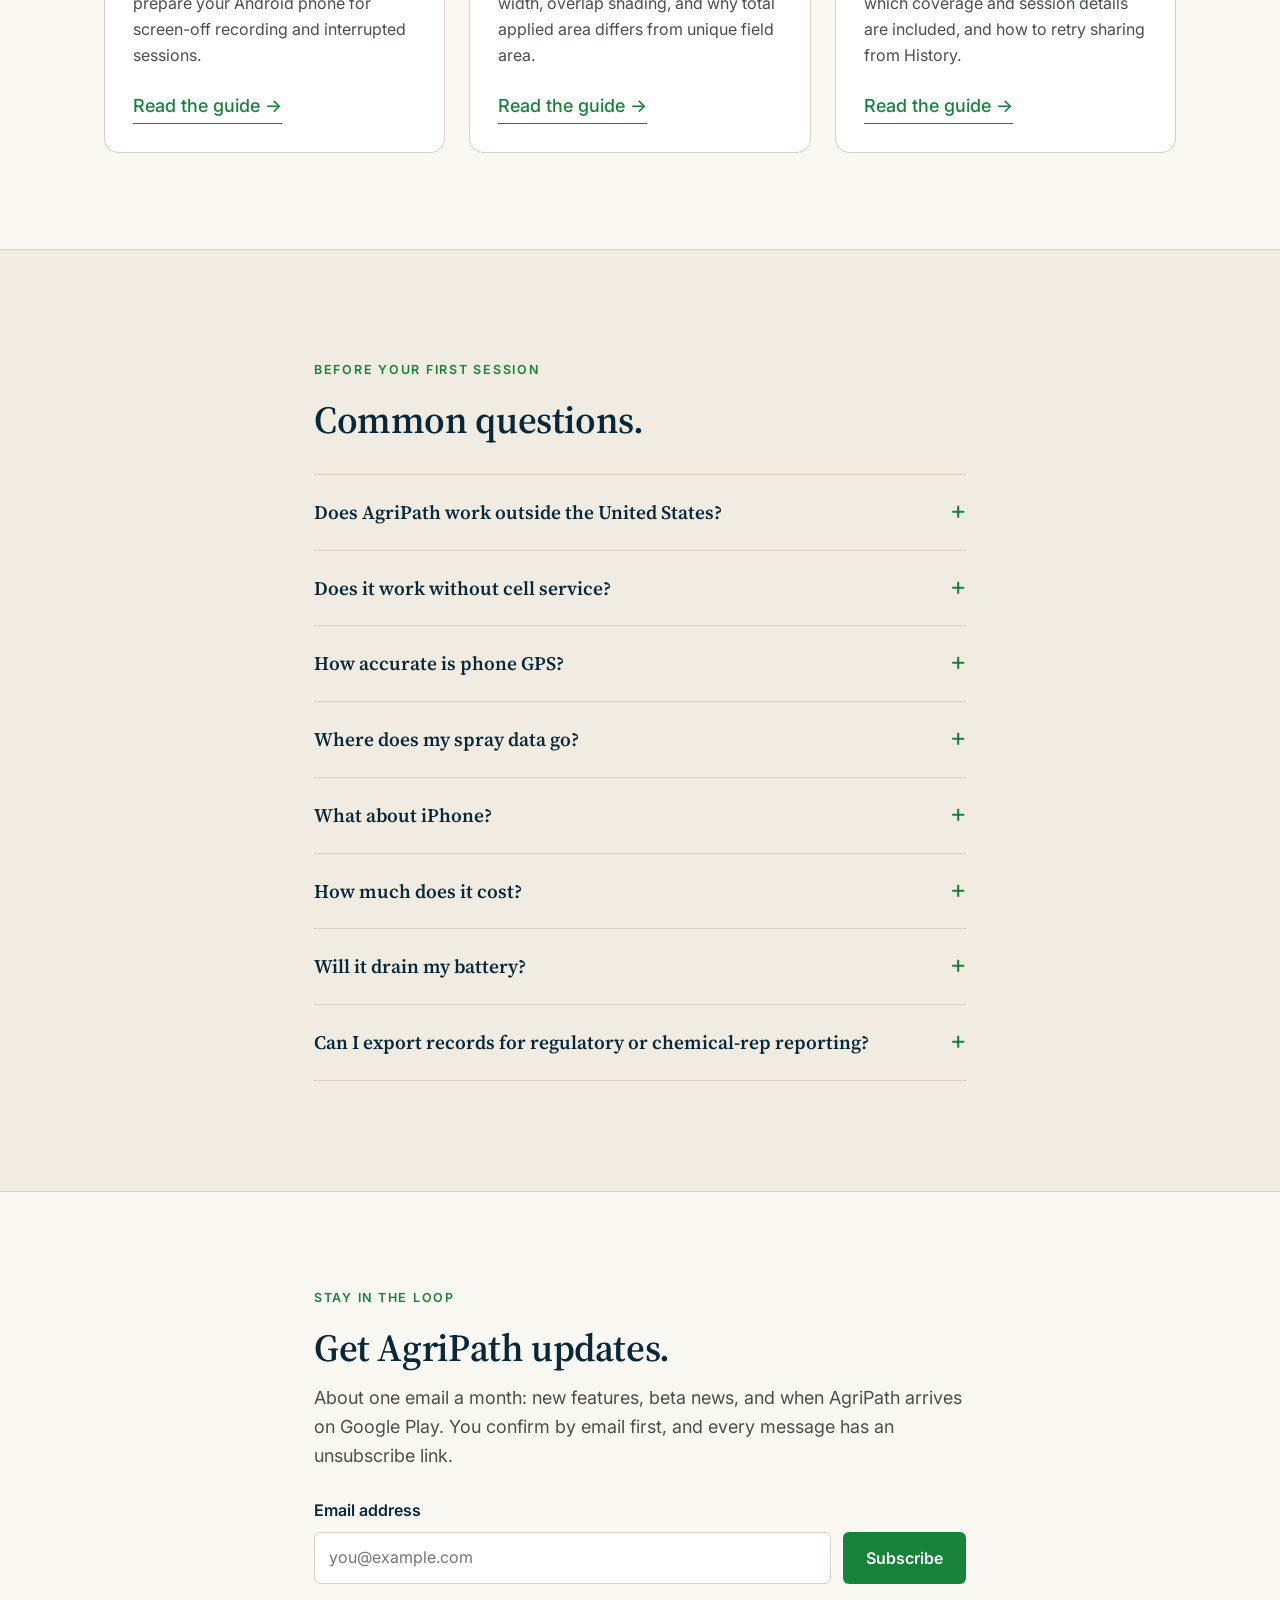
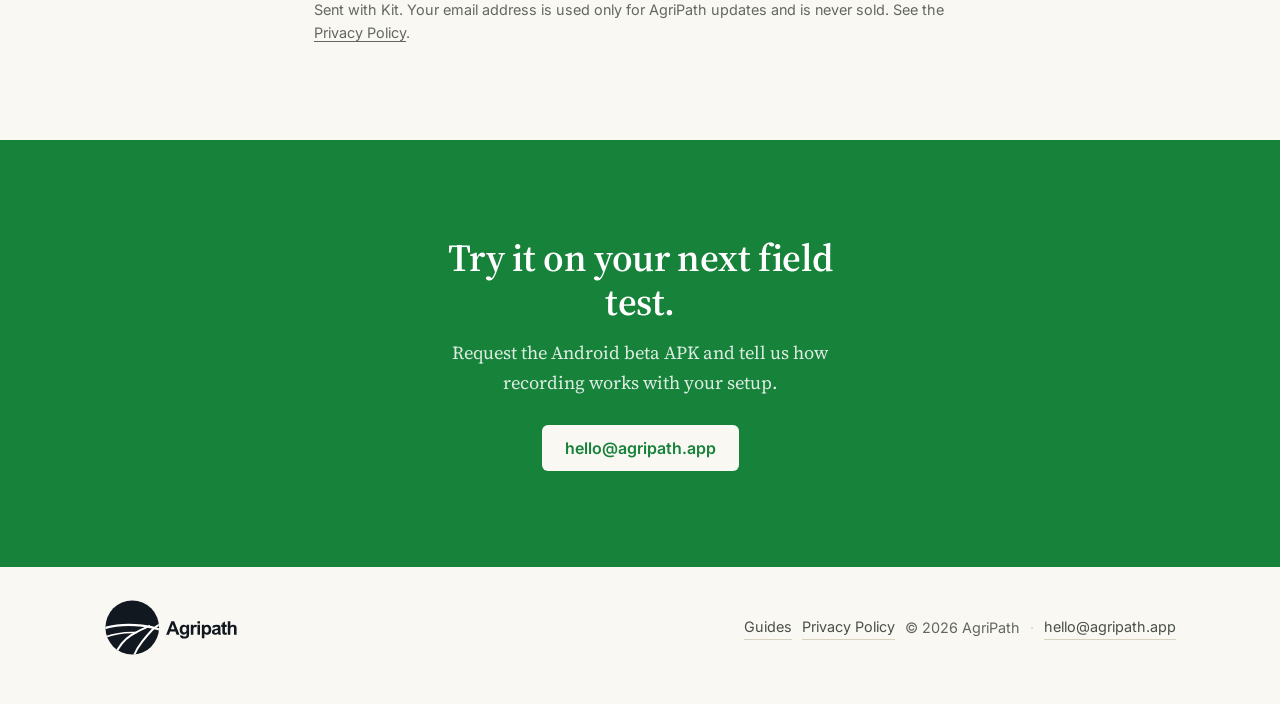
==== commit d3a80a8e: "Newsletter signup (Kit): home page form, check-email and confirmed pages, privacy section Co-Authore" ====
--- a/index.html
+++ b/index.html
@@ -21,7 +21,7 @@
   <link rel="preconnect" href="https://fonts.googleapis.com" />
   <link rel="preconnect" href="https://fonts.gstatic.com" crossorigin />
   <link href="https://fonts.googleapis.com/css2?family=Source+Serif+4:opsz,wght@8..60,400;8..60,600;8..60,700&family=Inter:wght@400;500;600&display=swap" rel="stylesheet" />
-  <link rel="stylesheet" href="style.css?v=20260929-3" />
+  <link rel="stylesheet" href="style.css?v=20261105-1" />
 
   <!-- Open Graph -->
   <meta property="og:type" content="website" />
@@ -161,6 +161,7 @@
       <a href="#fit">Is it a fit?</a>
       <a href="#guides">Guides</a>
       <a href="#faq">FAQ</a>
+      <a href="#updates">Updates</a>
     </nav>
   </div>
 </header>
@@ -382,6 +383,23 @@
     </div>
   </section>
 
+  <!-- NEWSLETTER -->
+  <section class="newsletter" id="updates">
+    <div class="container narrow">
+      <p class="section-kicker">Stay in the loop</p>
+      <h2>Get AgriPath updates.</h2>
+      <p>About one email a month: new features, beta news, and when AgriPath arrives on Google Play. You confirm by email first, and every message has an unsubscribe link.</p>
+      <form class="signup" action="https://app.kit.com/forms/10149738/subscriptions" method="post">
+        <label for="signup-email">Email address</label>
+        <div class="signup-row">
+          <input id="signup-email" name="email_address" type="email" autocomplete="email" required placeholder="you@example.com" />
+          <button class="btn btn-primary" type="submit">Subscribe</button>
+        </div>
+      </form>
+      <p class="signup-note">Sent with Kit. Your email address is used only for AgriPath updates and is never sold. See the <a href="privacy.html#newsletter">Privacy Policy</a>.</p>
+    </div>
+  </section>
+
   <!-- CTA STRIP -->
   <section class="cta-strip">
     <div class="container narrow center">
--- a/style.css
+++ b/style.css
@@ -529,6 +529,7 @@
 @media (max-width: 720px) { .fit-grid { grid-template-columns: 1fr; } }
 .policy { padding-top: 48px; padding-bottom: 48px; }
 .policy h1 { margin-bottom: 28px; }
+.policy h2 { margin-top: 44px; font-size: clamp(1.4rem, 3vw, 1.8rem); }
 .policy p { margin-top: 22px; font-size: 1rem; }
 .policy a, .faq p a { text-decoration: underline; text-underline-offset: 3px; }
 
@@ -576,3 +577,30 @@
 .guide-next { border-top: 1px solid var(--rule); padding-top: 32px; }
 @media (max-width: 880px) { .guide-grid { grid-template-columns: 1fr; }.guide-layout { grid-template-columns: 1fr; gap: 36px; }.guide-toc { position: static; } }
 @media (max-width: 560px) { .site-nav { gap: 12px; font-size: .84rem; }.guide-body th, .guide-body td { padding: 8px; font-size: .88rem; } }
+
+/* ---------- Newsletter signup ---------- */
+.newsletter { padding: clamp(56px, 8vw, 96px) 0; background: var(--bg); }
+.newsletter h2 { margin: 8px 0 14px; }
+.signup { margin-top: 28px; }
+.signup label { display: block; font-weight: 600; font-size: 1rem; margin-bottom: 8px; color: var(--ink); }
+.signup-row { display: flex; gap: 12px; flex-wrap: wrap; }
+.signup input {
+  flex: 1 1 260px;
+  min-height: 52px;
+  padding: 12px 14px;
+  font: inherit;
+  font-size: 1rem;
+  color: var(--ink);
+  background: #fff;
+  border: 1px solid var(--rule);
+  border-radius: var(--radius);
+}
+.signup input:focus-visible { outline: 3px solid #126d96; outline-offset: 2px; border-color: var(--green); }
+.signup .btn { min-height: 52px; cursor: pointer; flex: 0 0 auto; }
+.signup-note { margin-top: 14px; font-size: 0.9rem; color: var(--ink-muted); }
+.signup-note a { text-decoration: underline; text-underline-offset: 3px; }
+.notice { padding-top: 72px; padding-bottom: 96px; }
+.notice h1 { font-size: clamp(2rem, 4.5vw, 3rem); margin-bottom: 20px; }
+.notice p { margin-top: 16px; }
+.notice .btn { margin-top: 28px; }
+@media (max-width: 560px) { .signup .btn { flex: 1 1 100%; } }
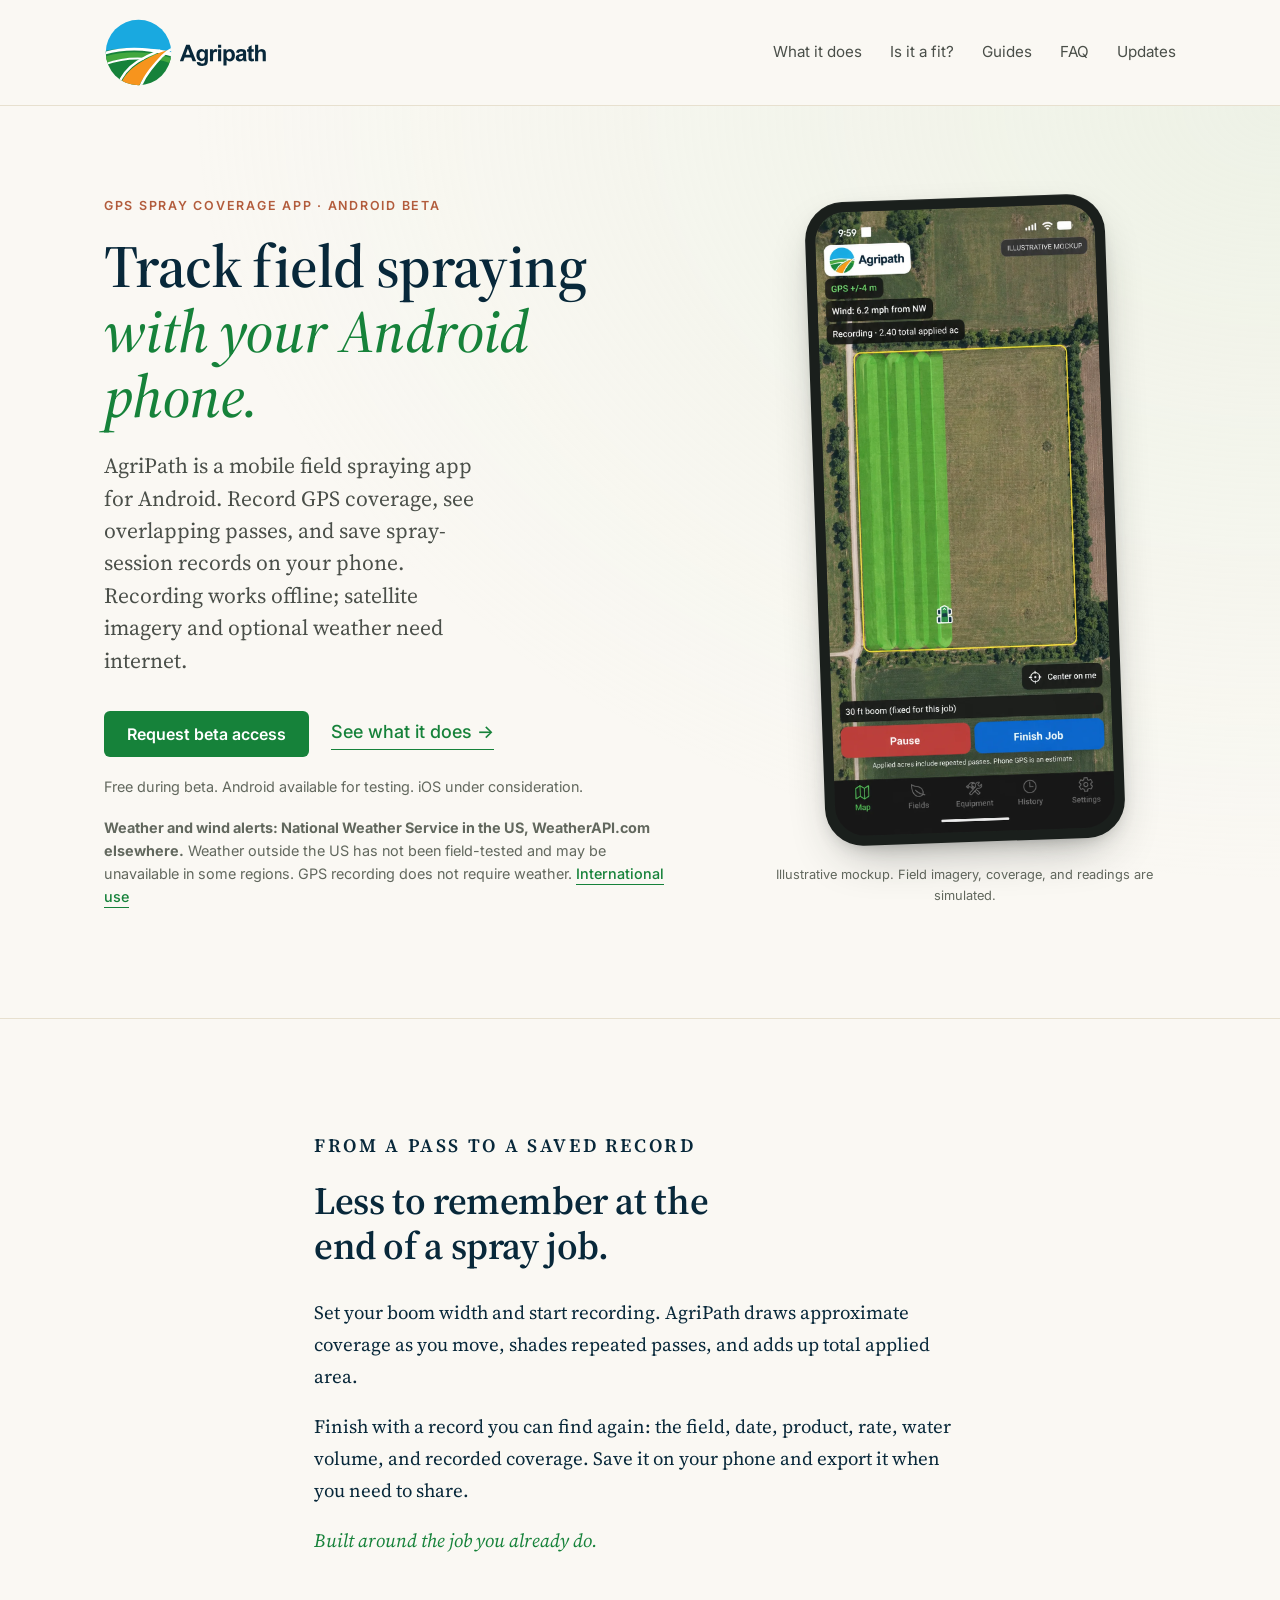
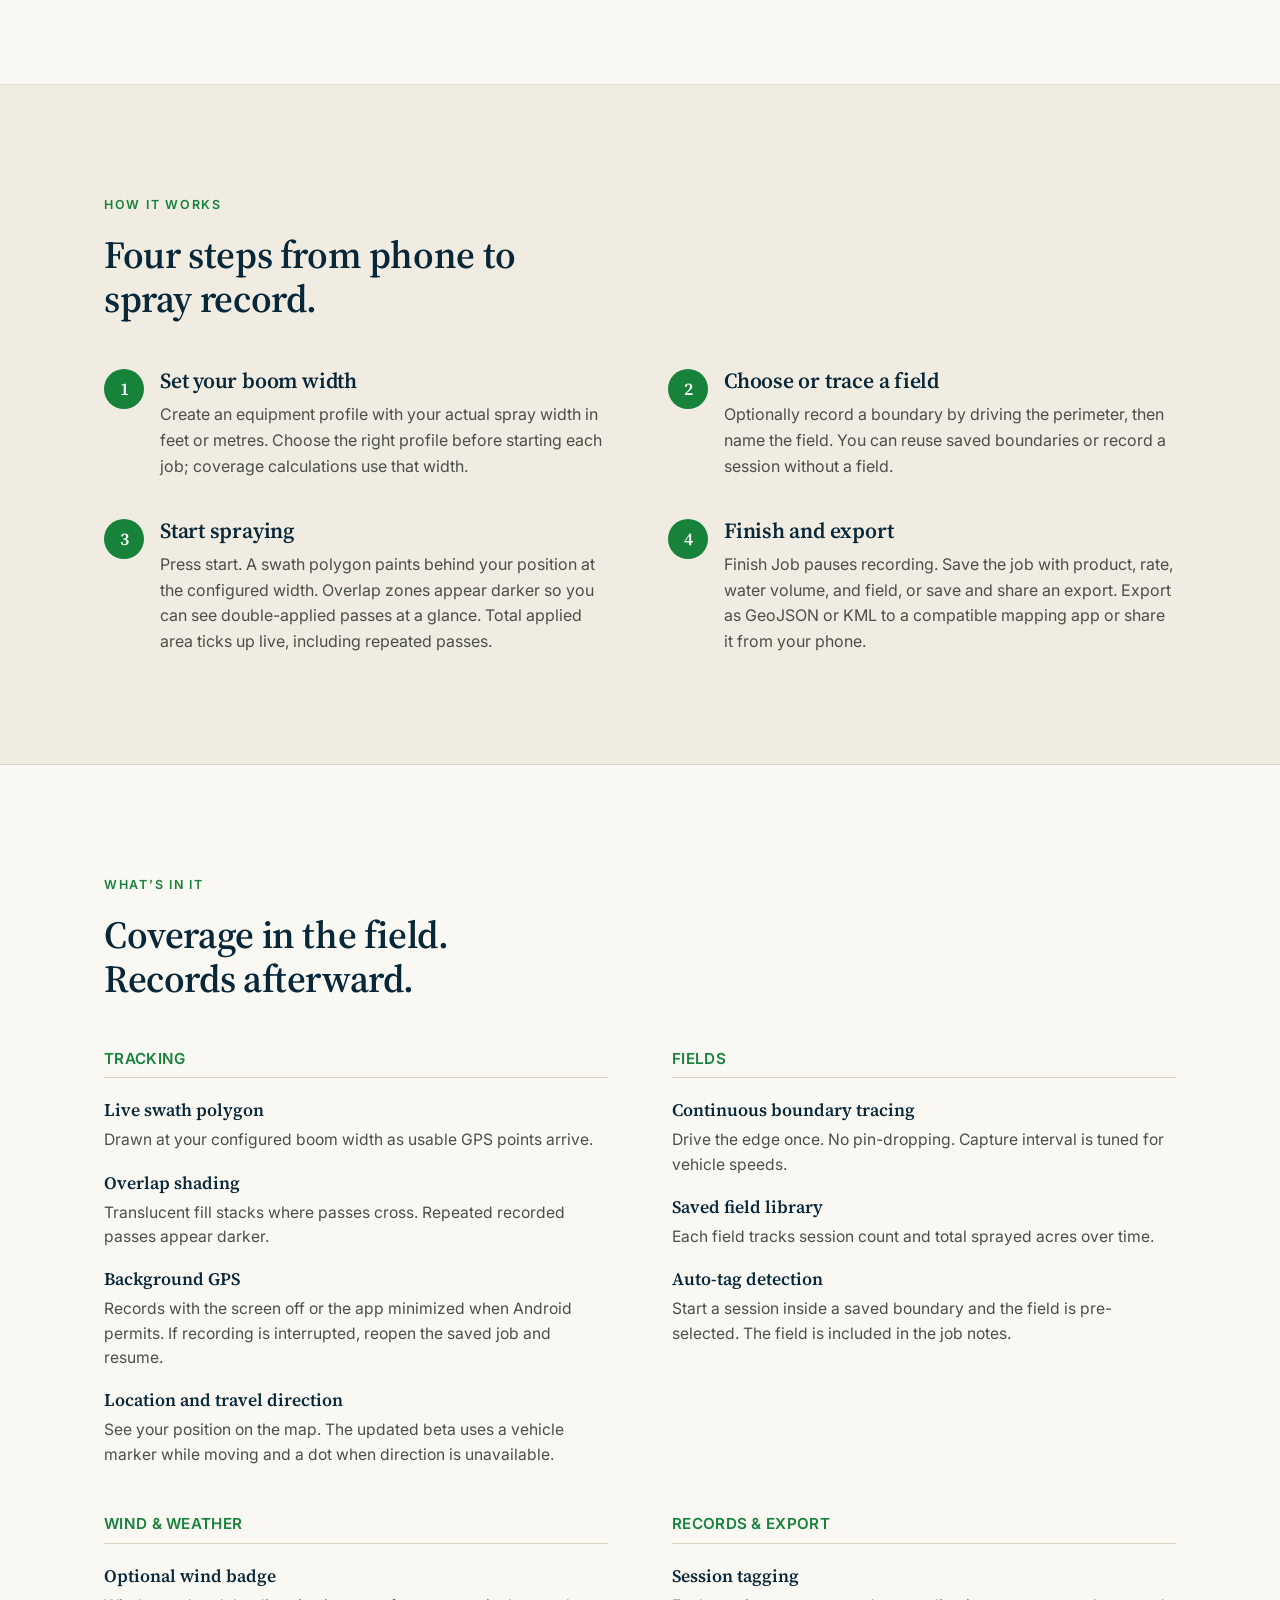
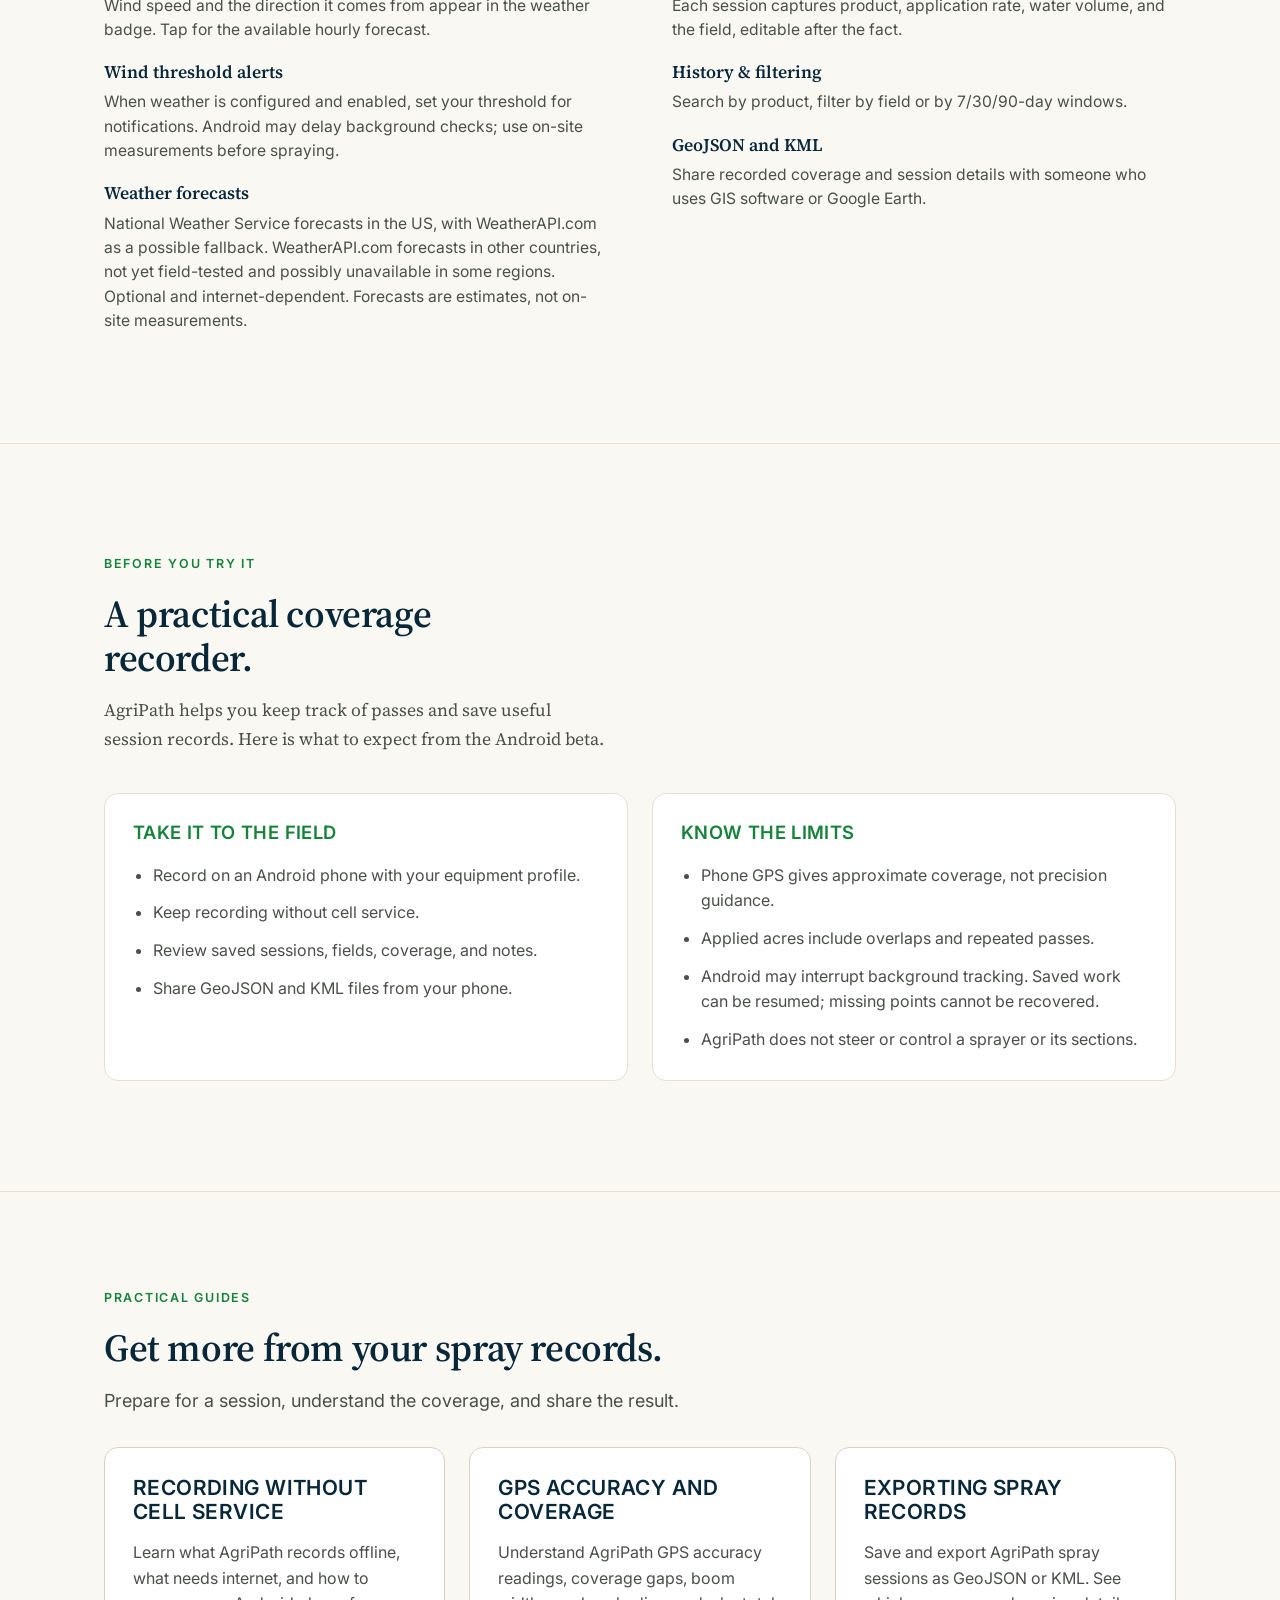
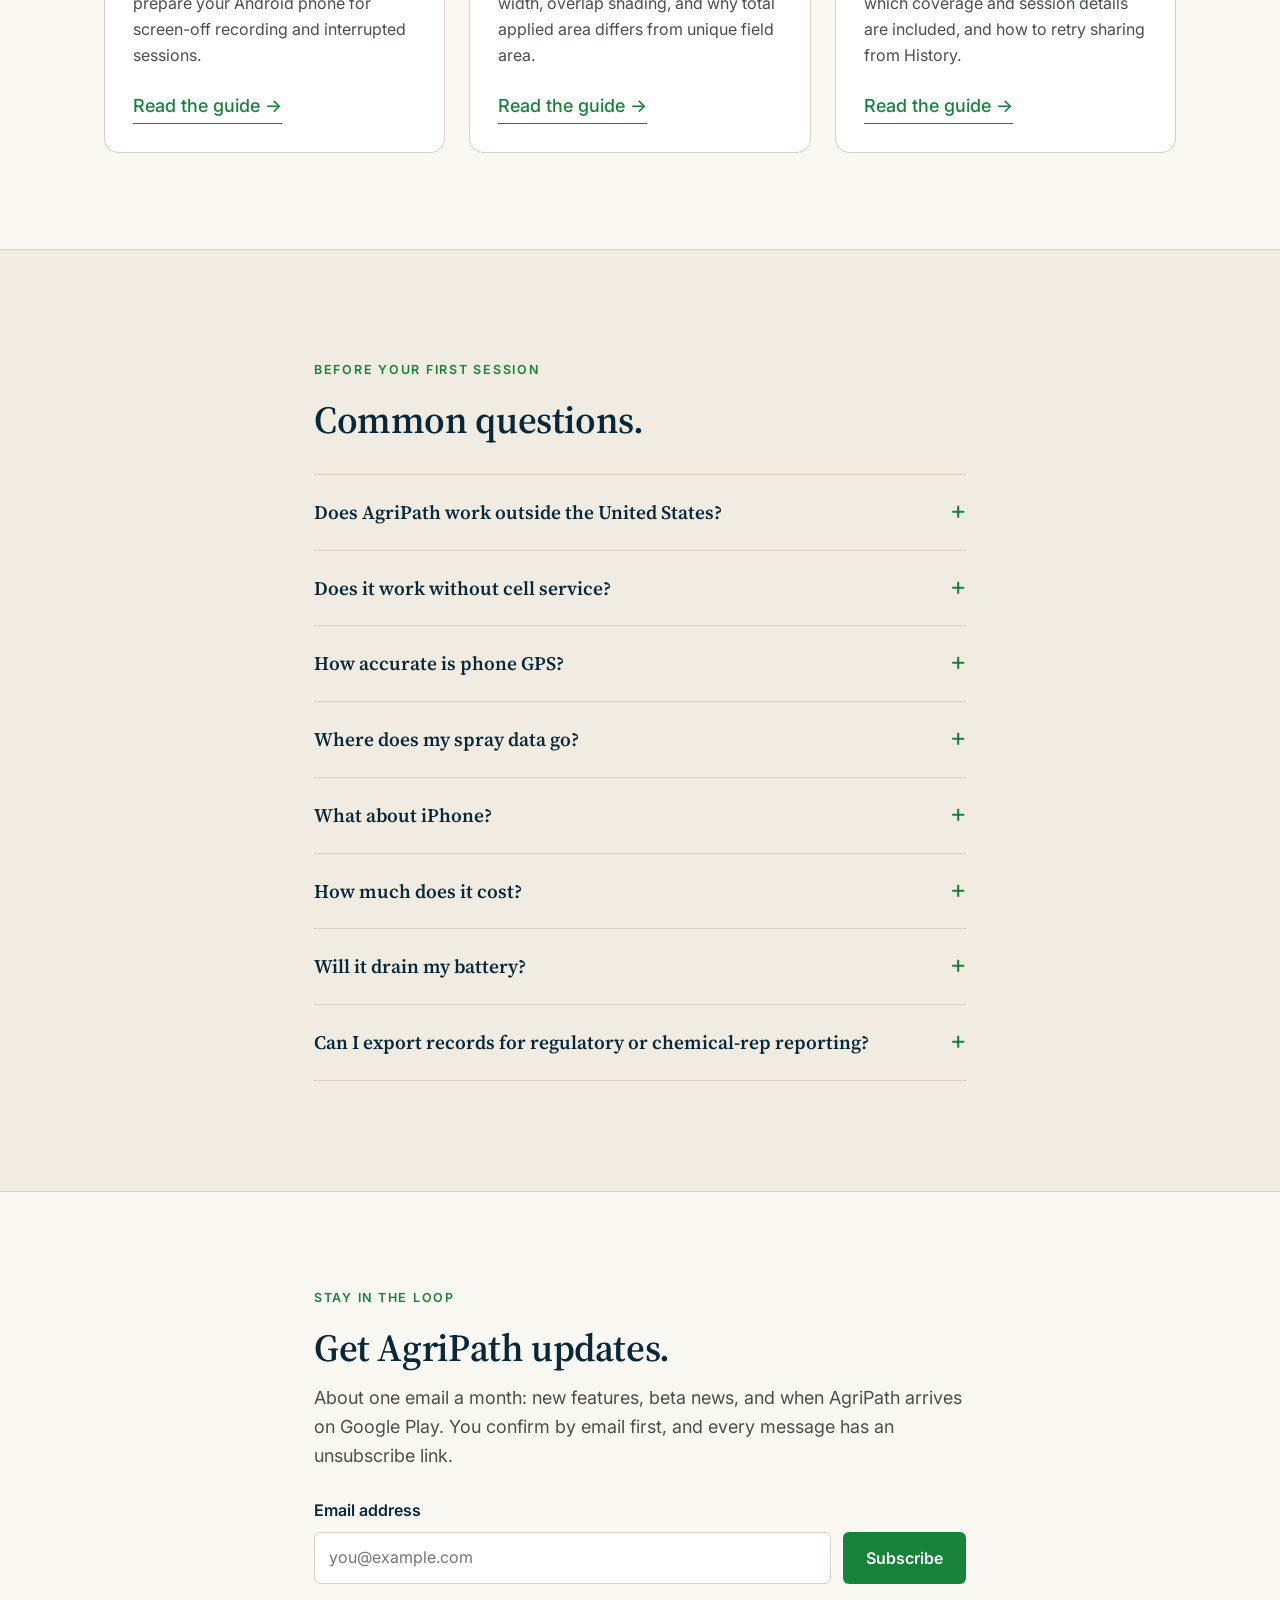
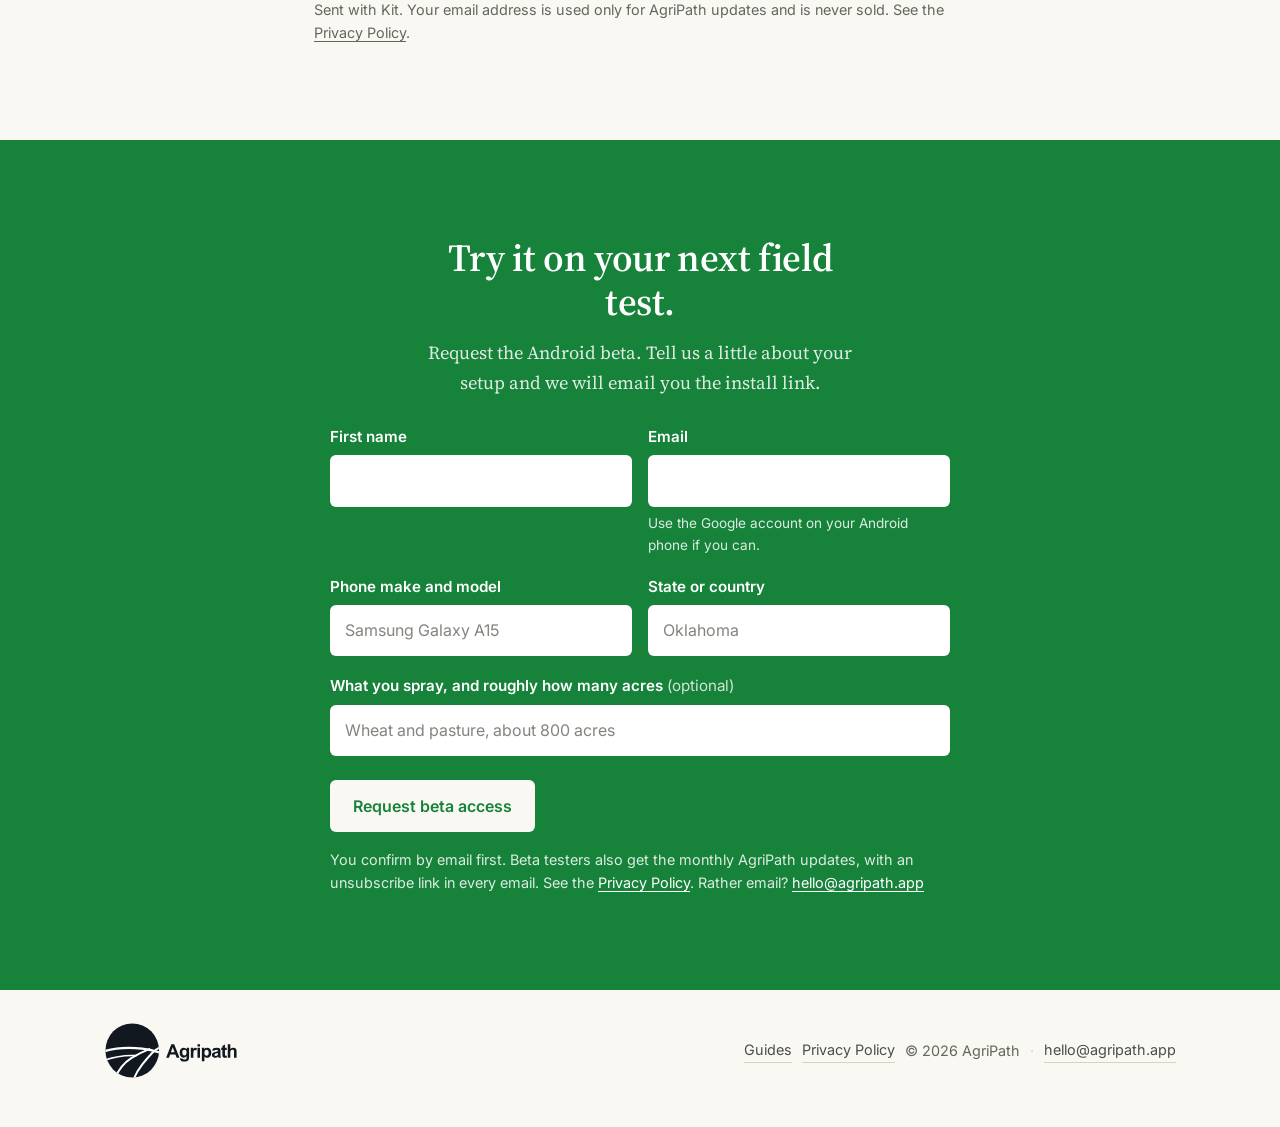
==== commit 954b1e60: "Beta request form (Kit) replaces the mailto links; beta check and confirmed pages; privacy covers th" ====
--- a/index.html
+++ b/index.html
@@ -21,7 +21,7 @@
   <link rel="preconnect" href="https://fonts.googleapis.com" />
   <link rel="preconnect" href="https://fonts.gstatic.com" crossorigin />
   <link href="https://fonts.googleapis.com/css2?family=Source+Serif+4:opsz,wght@8..60,400;8..60,600;8..60,700&family=Inter:wght@400;500;600&display=swap" rel="stylesheet" />
-  <link rel="stylesheet" href="style.css?v=20261105-1" />
+  <link rel="stylesheet" href="style.css?v=20261105-2" />
 
   <!-- Open Graph -->
   <meta property="og:type" content="website" />
@@ -176,7 +176,7 @@
         <h1>Track field spraying<br /><span class="hero-accent">with your Android phone.</span></h1>
         <p class="lede">AgriPath is a mobile field spraying app for Android. Record GPS coverage, see overlapping passes, and save spray-session records on your phone. Recording works offline; satellite imagery and optional weather need internet.</p>
         <div class="hero-actions">
-          <a class="btn btn-primary" href="mailto:hello@agripath.app?subject=AgriPath%20beta%20access">Request beta access</a>
+          <a class="btn btn-primary" href="#beta">Request beta access</a>
           <a class="btn-link" href="#what-it-does">See what it does &rarr;</a>
         </div>
         <p class="hero-footnote">Free during beta. Android available for testing. iOS under consideration.</p>
@@ -401,11 +401,37 @@
   </section>
 
   <!-- CTA STRIP -->
-  <section class="cta-strip">
+  <section class="cta-strip" id="beta">
     <div class="container narrow center">
       <h2>Try it on your next field test.</h2>
-      <p>Request the Android beta APK and tell us how recording works with your setup.</p>
-      <a class="btn btn-primary" href="mailto:hello@agripath.app?subject=AgriPath%20beta%20access">hello@agripath.app</a>
+      <p>Request the Android beta. Tell us a little about your setup and we will email you the install link.</p>
+      <form class="beta-form" action="https://app.kit.com/forms/10149999/subscriptions" method="post">
+        <div class="beta-grid">
+          <div class="beta-field">
+            <label for="beta-name">First name</label>
+            <input id="beta-name" name="fields[first_name]" type="text" autocomplete="given-name" required />
+          </div>
+          <div class="beta-field">
+            <label for="beta-email">Email</label>
+            <input id="beta-email" name="email_address" type="email" autocomplete="email" required />
+            <span class="beta-hint">Use the Google account on your Android phone if you can.</span>
+          </div>
+          <div class="beta-field">
+            <label for="beta-phone">Phone make and model</label>
+            <input id="beta-phone" name="fields[phone_make_and_model]" type="text" required placeholder="Samsung Galaxy A15" />
+          </div>
+          <div class="beta-field">
+            <label for="beta-location">State or country</label>
+            <input id="beta-location" name="fields[location]" type="text" placeholder="Oklahoma" />
+          </div>
+          <div class="beta-field beta-wide">
+            <label for="beta-spray">What you spray, and roughly how many acres <span class="beta-optional">(optional)</span></label>
+            <input id="beta-spray" name="fields[what_you_spray_and_acres]" type="text" placeholder="Wheat and pasture, about 800 acres" />
+          </div>
+        </div>
+        <button class="btn btn-primary" type="submit">Request beta access</button>
+        <p class="beta-note">You confirm by email first. Beta testers also get the monthly AgriPath updates, with an unsubscribe link in every email. See the <a href="privacy.html#newsletter">Privacy Policy</a>. Rather email? <a href="mailto:hello@agripath.app?subject=AgriPath%20beta%20access">hello@agripath.app</a></p>
+      </form>
     </div>
   </section>
 
--- a/style.css
+++ b/style.css
@@ -604,3 +604,28 @@
 .notice p { margin-top: 16px; }
 .notice .btn { margin-top: 28px; }
 @media (max-width: 560px) { .signup .btn { flex: 1 1 100%; } }
+
+/* ---------- Beta request form (in the green CTA strip) ---------- */
+.beta-form { max-width: 620px; margin: 0 auto; text-align: left; }
+.beta-grid { display: grid; grid-template-columns: 1fr 1fr; gap: 18px 16px; }
+.beta-wide { grid-column: 1 / -1; }
+.beta-field label { display: block; color: #fff; font-weight: 600; font-size: 0.95rem; margin-bottom: 6px; }
+.beta-optional { font-weight: 400; color: rgba(255,255,255,0.8); }
+.beta-field input {
+  width: 100%;
+  min-height: 50px;
+  padding: 12px 14px;
+  font: inherit;
+  font-size: 1rem;
+  color: var(--ink);
+  background: #fff;
+  border: 1px solid transparent;
+  border-radius: var(--radius);
+}
+.beta-field input::placeholder { color: var(--ink-muted); opacity: 0.8; }
+.beta-field input:focus-visible { outline: 3px solid #fff; outline-offset: 2px; }
+.beta-hint { display: block; margin-top: 6px; font-size: 0.85rem; color: rgba(255,255,255,0.85); }
+.beta-form .btn { margin-top: 24px; min-height: 52px; cursor: pointer; }
+.cta-strip .beta-note { font-family: var(--sans); font-size: 0.9rem; max-width: none; margin: 16px 0 0; color: rgba(255,255,255,0.85); }
+.beta-note a { color: #fff; text-decoration: underline; text-underline-offset: 3px; }
+@media (max-width: 600px) { .beta-grid { grid-template-columns: 1fr; } .beta-form .btn { width: 100%; } }
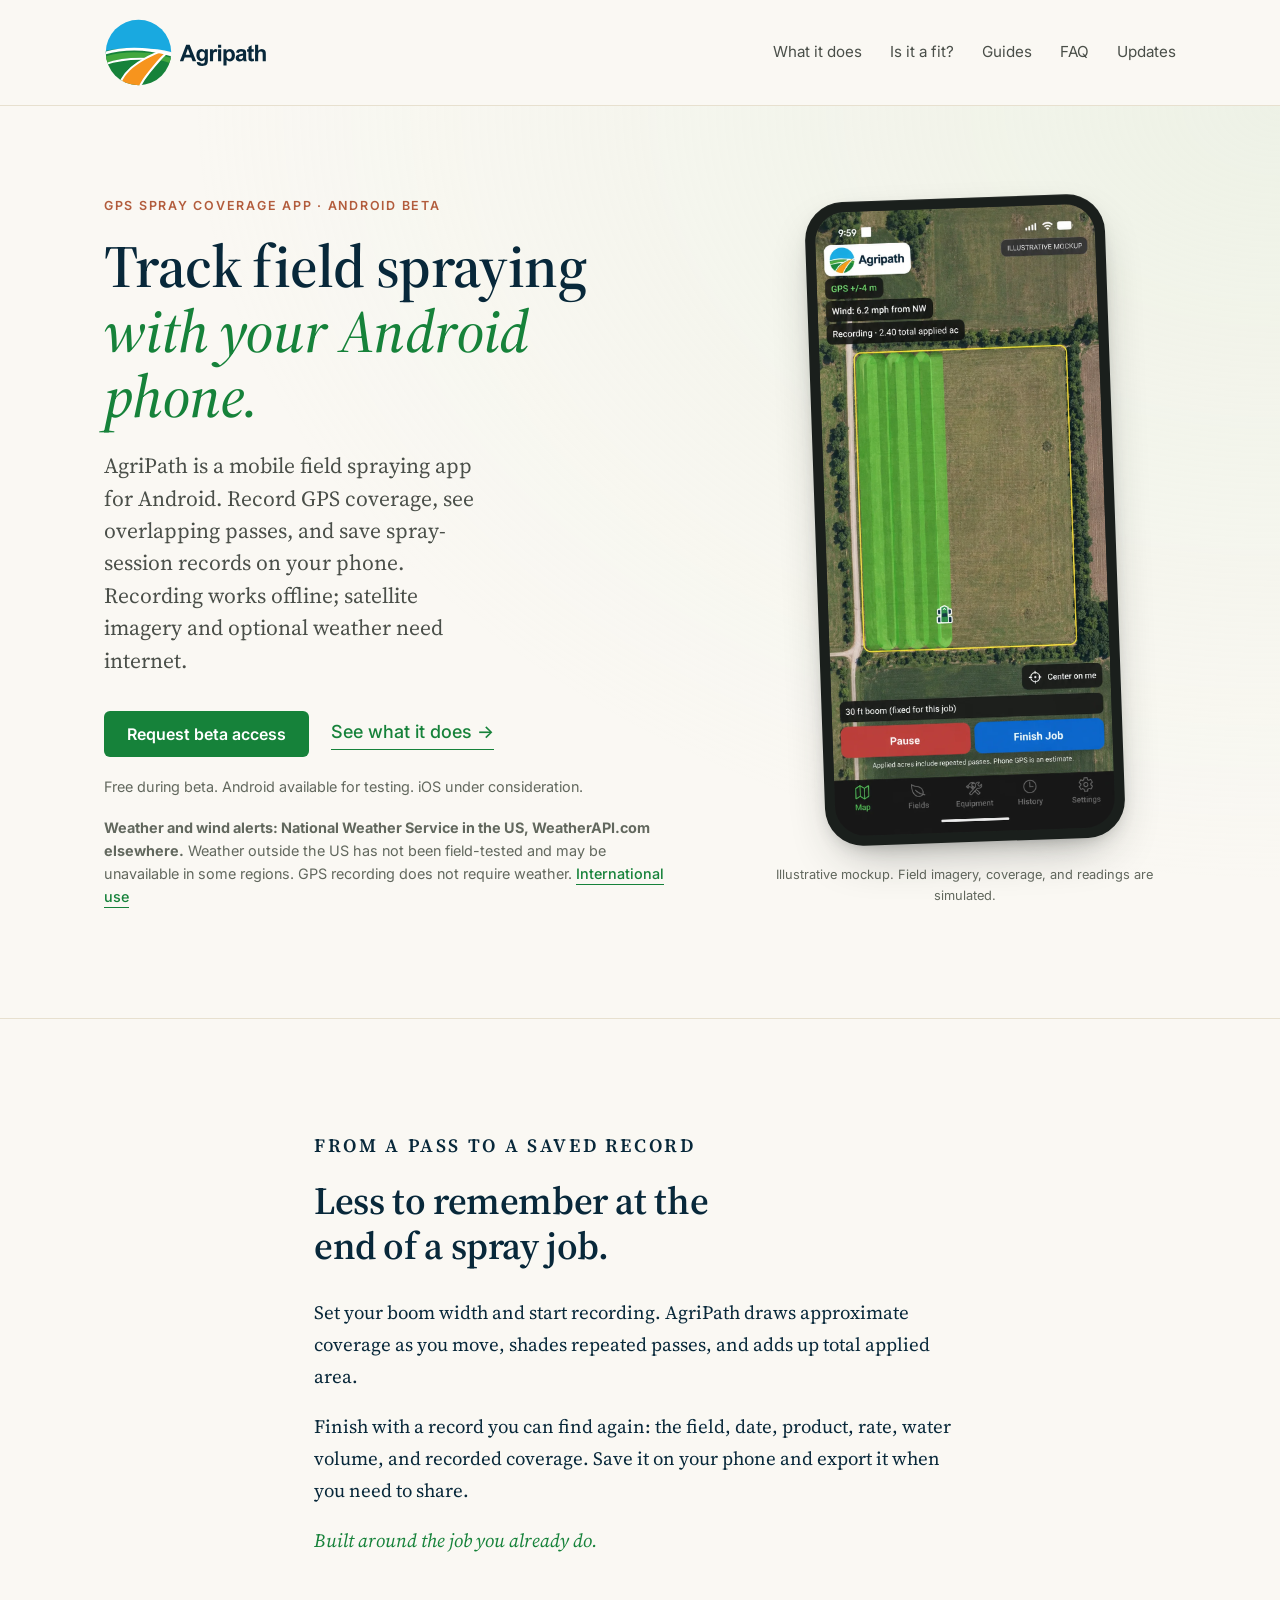
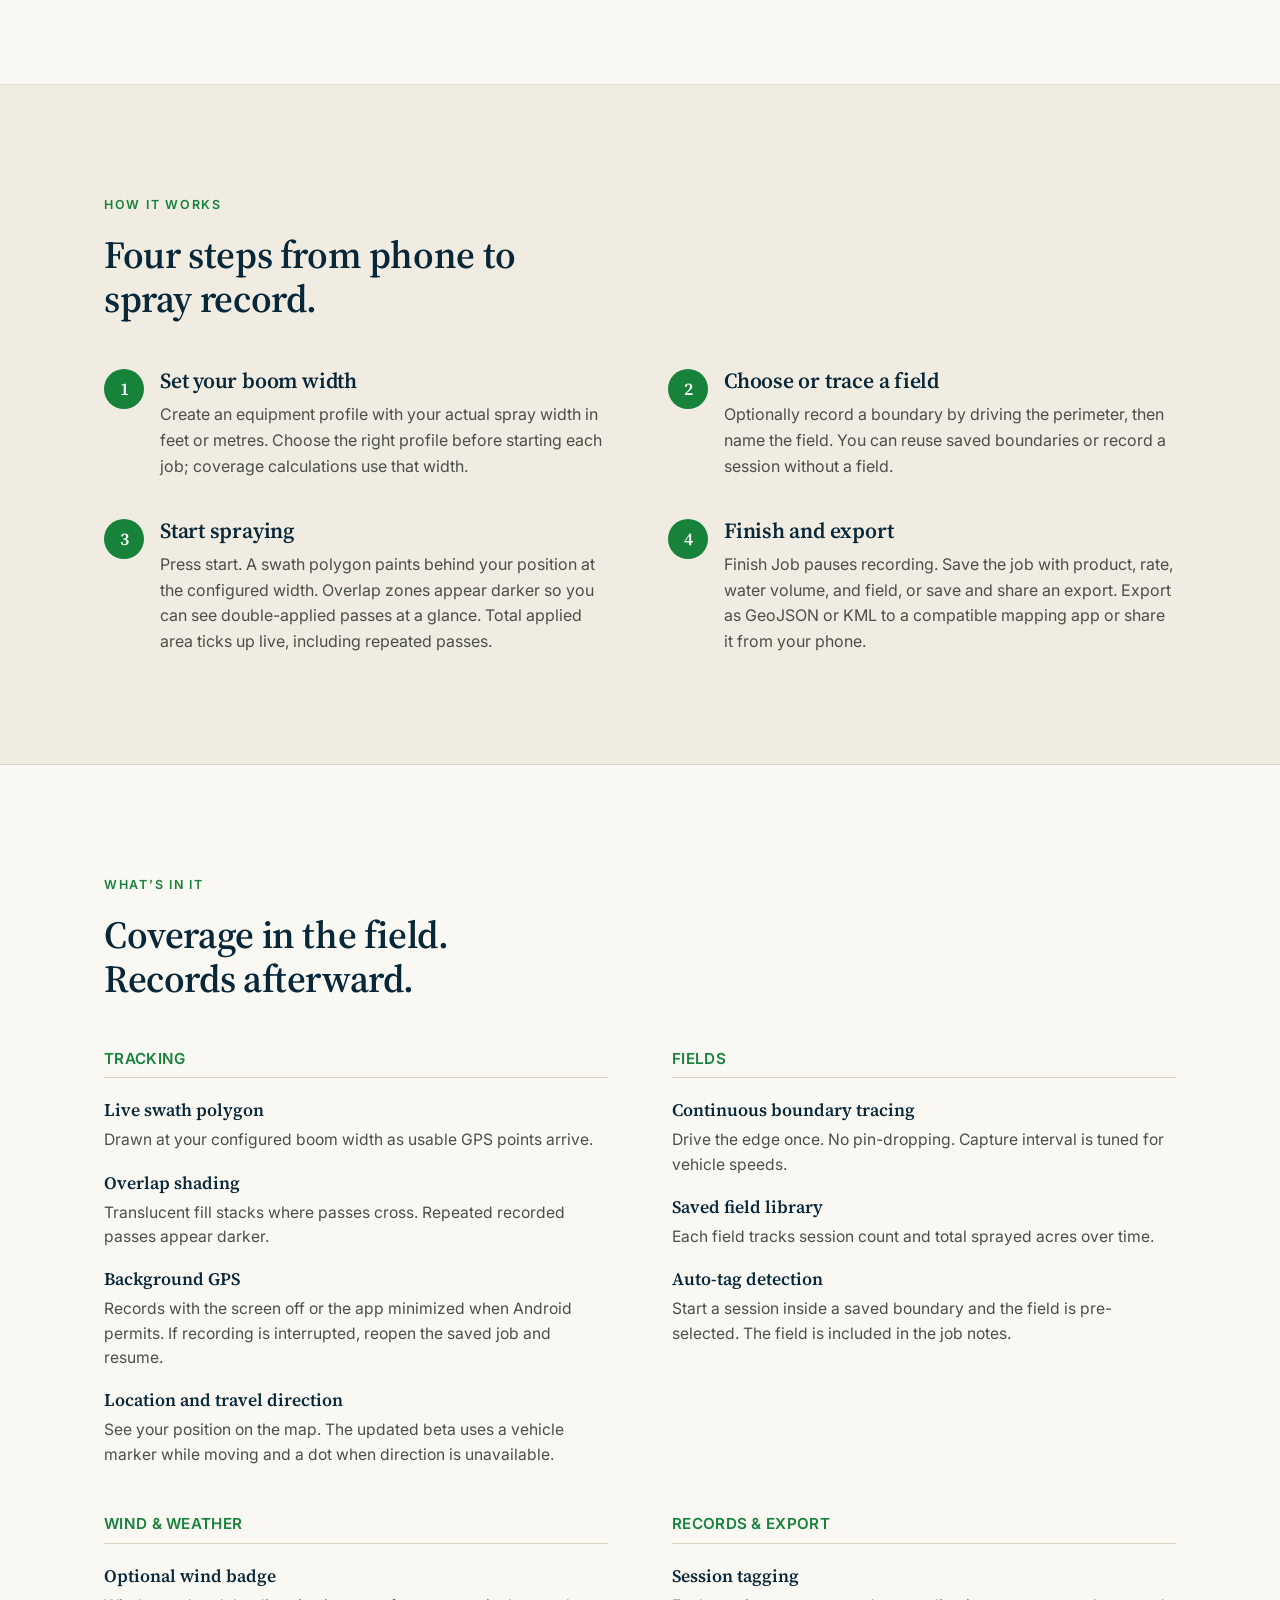
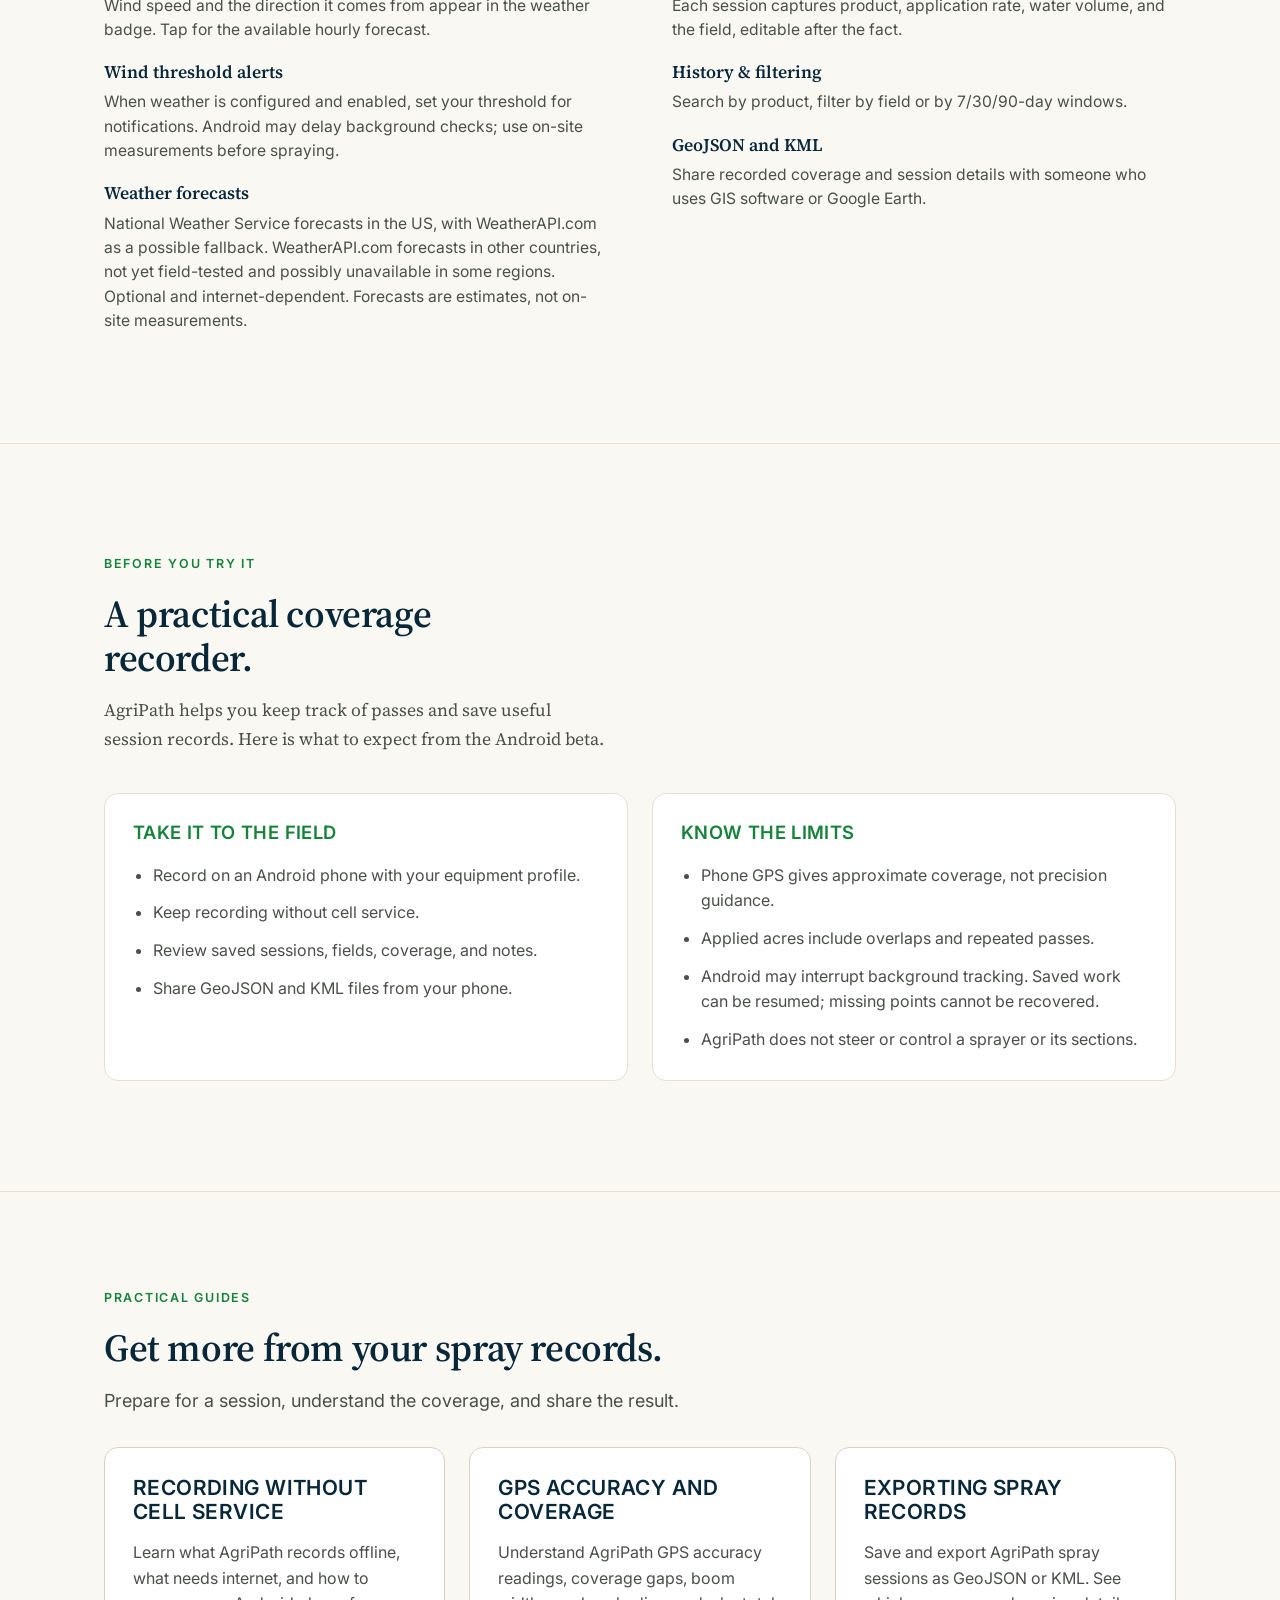
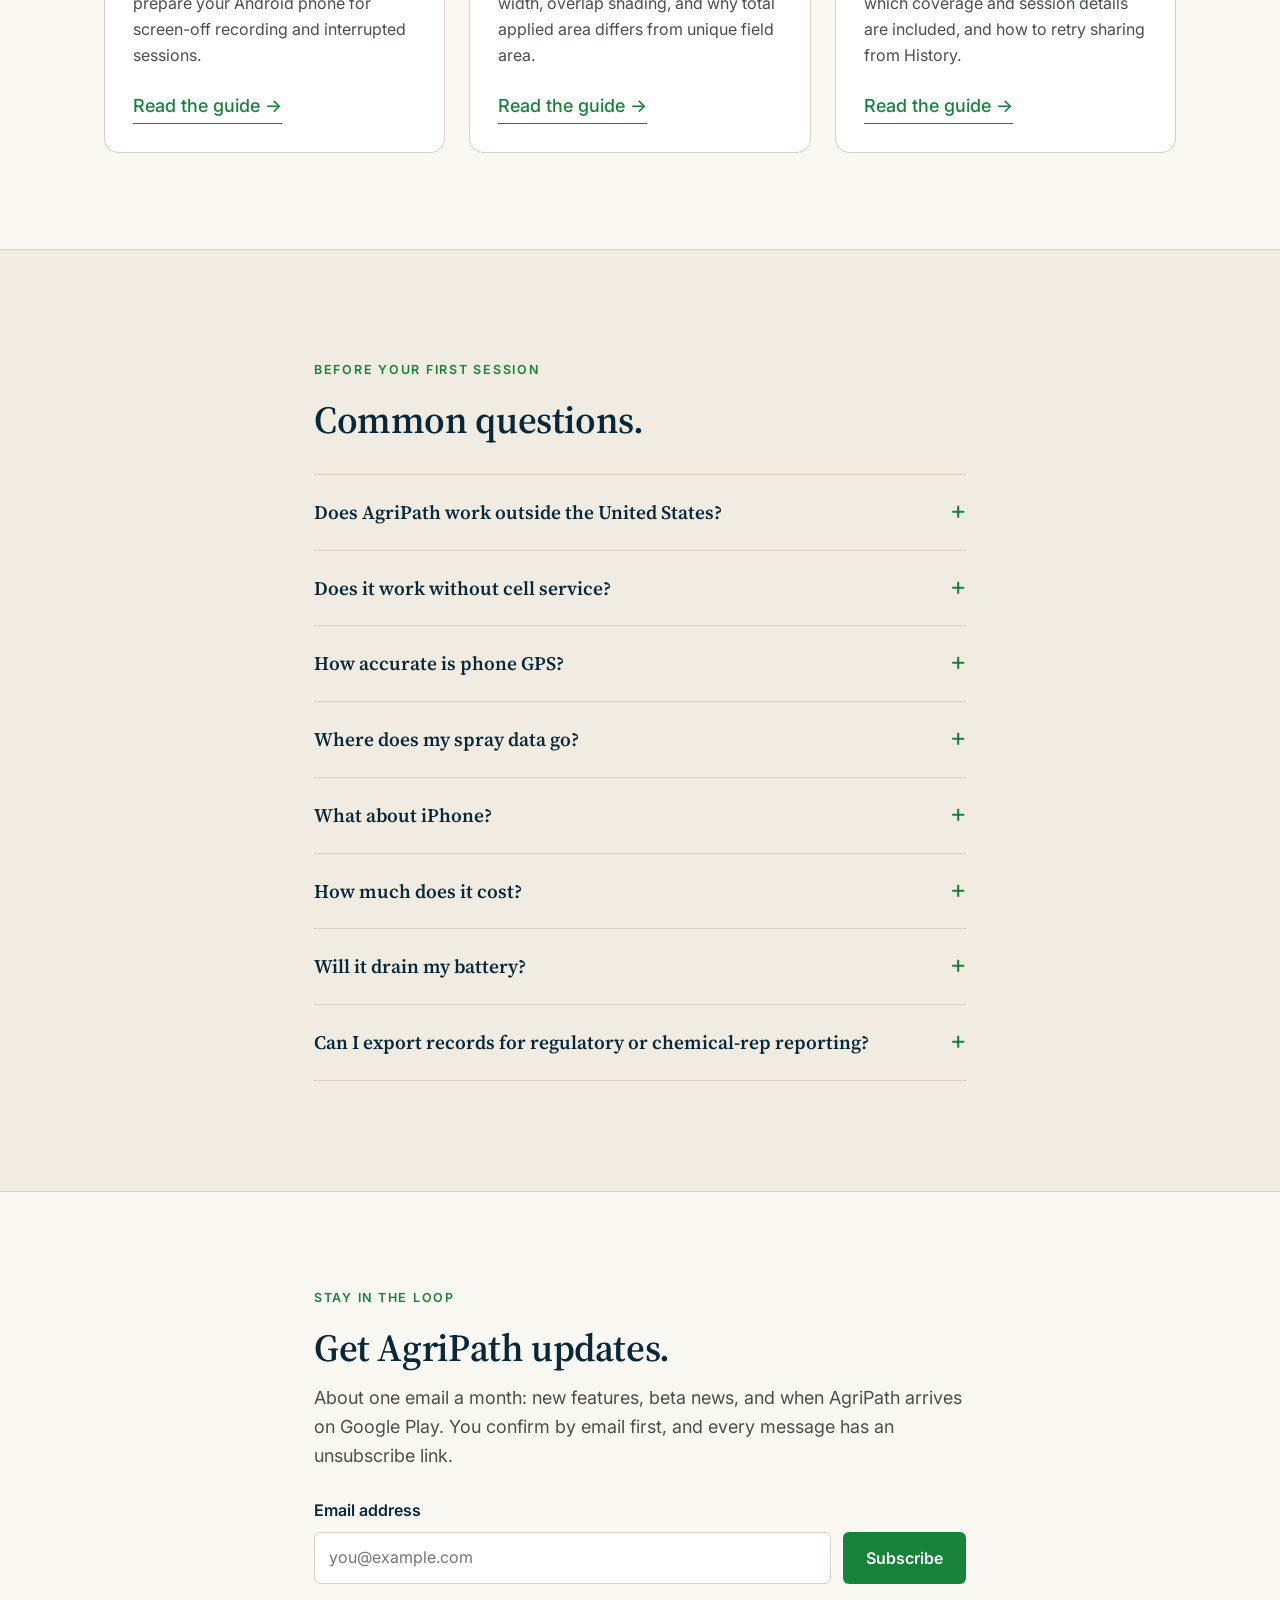
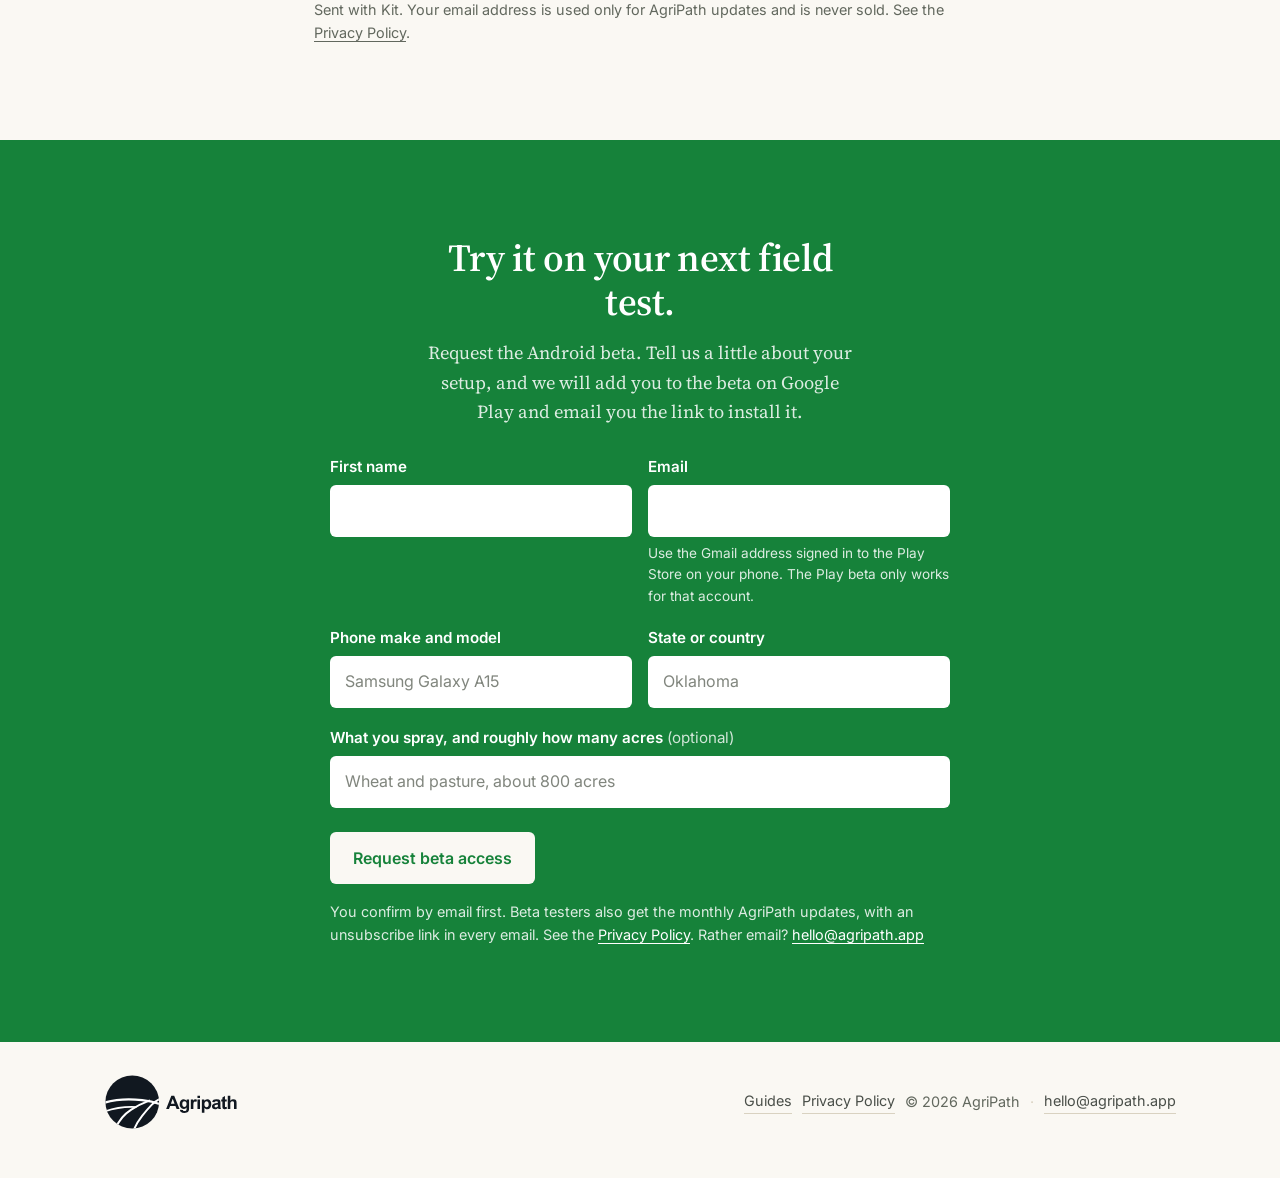
==== commit cde18573: "Beta form: say the beta installs from Google Play; ask for the Play Store Gmail address Co-Authored-" ====
--- a/index.html
+++ b/index.html
@@ -404,7 +404,7 @@
   <section class="cta-strip" id="beta">
     <div class="container narrow center">
       <h2>Try it on your next field test.</h2>
-      <p>Request the Android beta. Tell us a little about your setup and we will email you the install link.</p>
+      <p>Request the Android beta. Tell us a little about your setup, and we will add you to the beta on Google Play and email you the link to install it.</p>
       <form class="beta-form" action="https://app.kit.com/forms/10149999/subscriptions" method="post">
         <div class="beta-grid">
           <div class="beta-field">
@@ -414,7 +414,7 @@
           <div class="beta-field">
             <label for="beta-email">Email</label>
             <input id="beta-email" name="email_address" type="email" autocomplete="email" required />
-            <span class="beta-hint">Use the Google account on your Android phone if you can.</span>
+            <span class="beta-hint">Use the Gmail address signed in to the Play Store on your phone. The Play beta only works for that account.</span>
           </div>
           <div class="beta-field">
             <label for="beta-phone">Phone make and model</label>
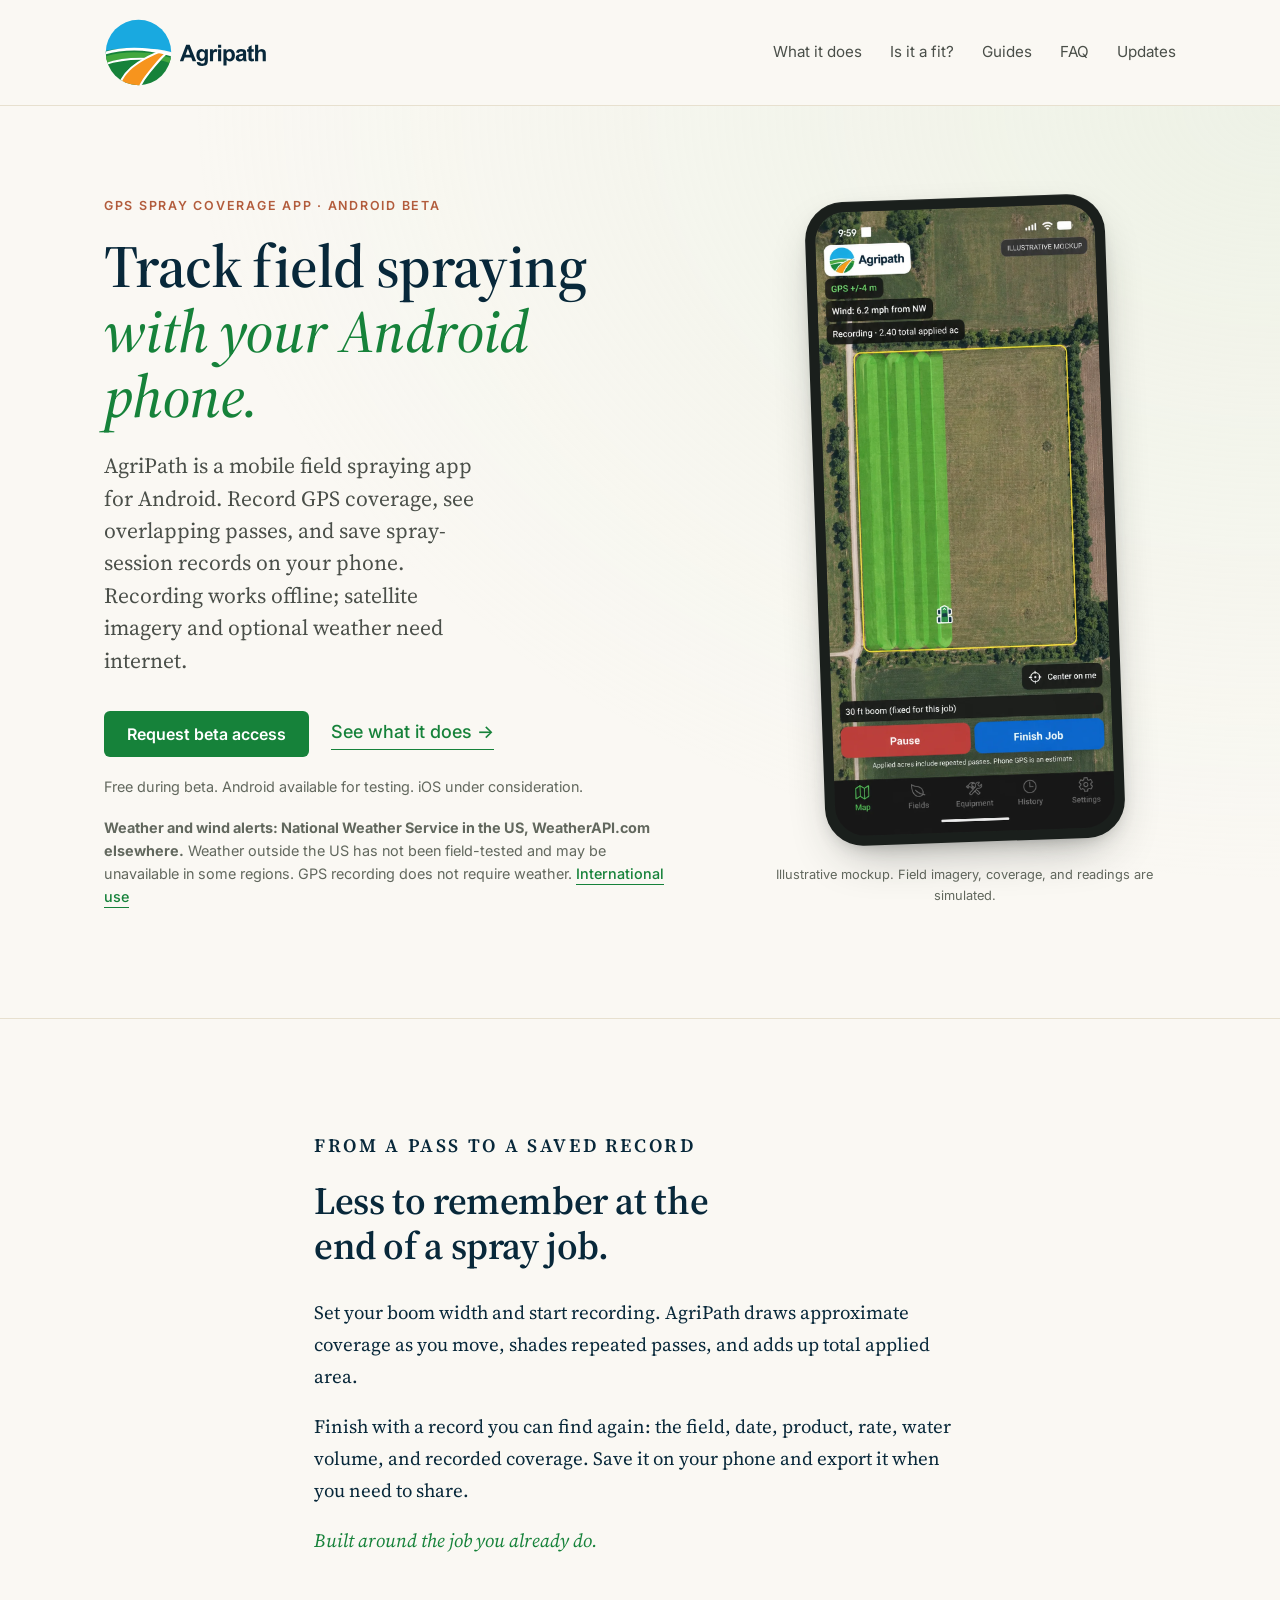
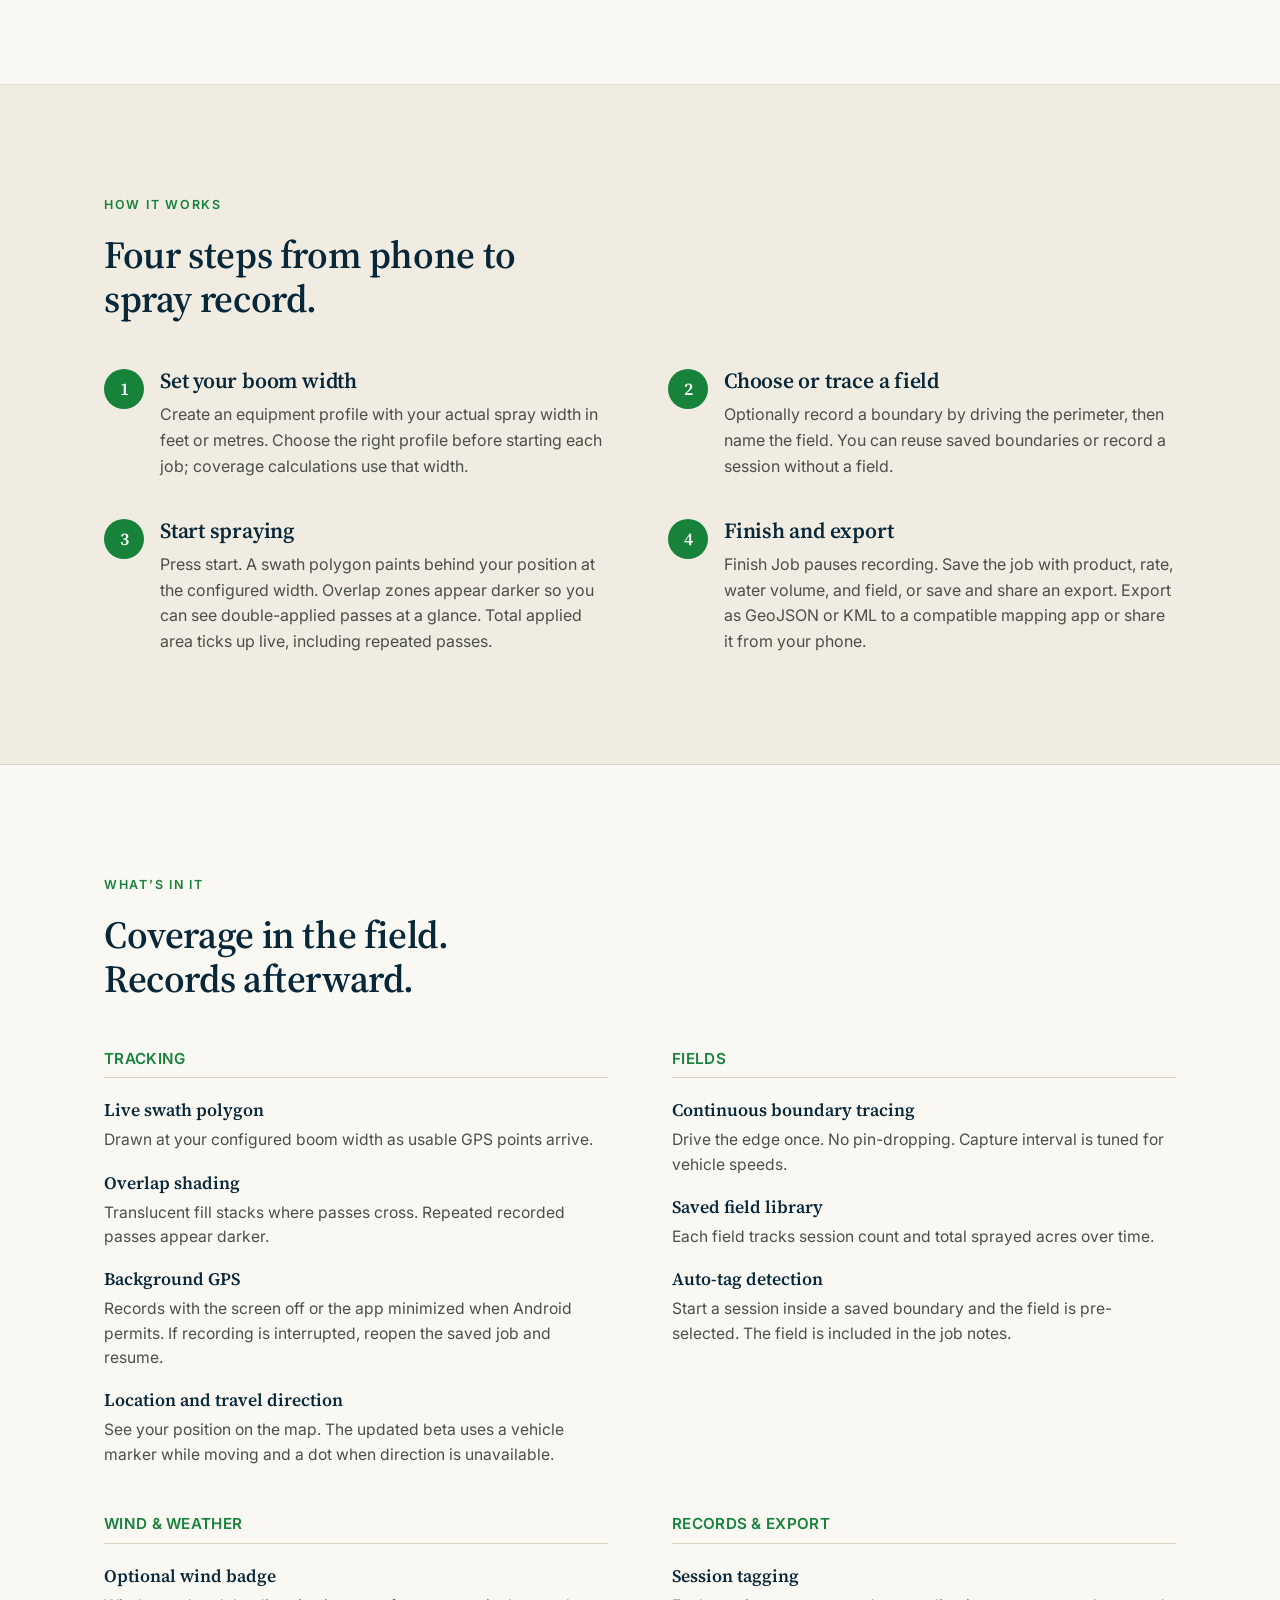
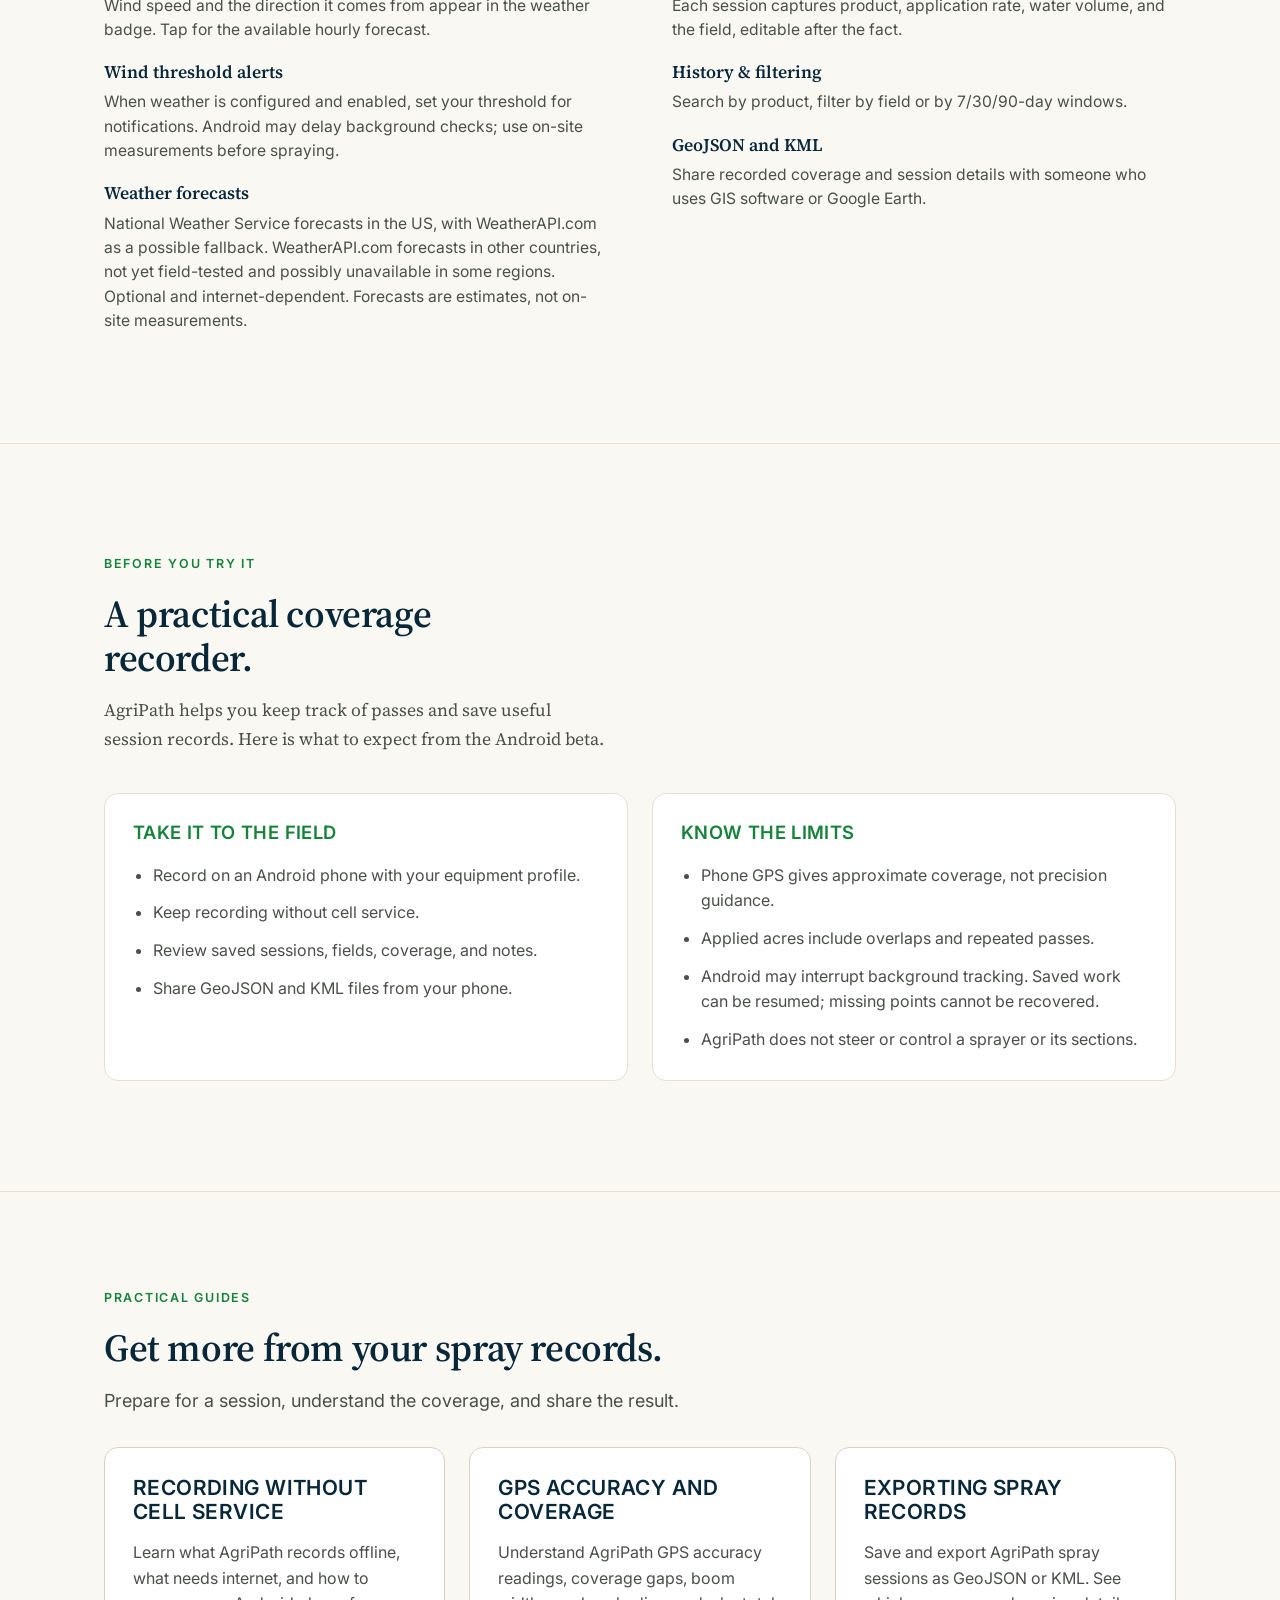
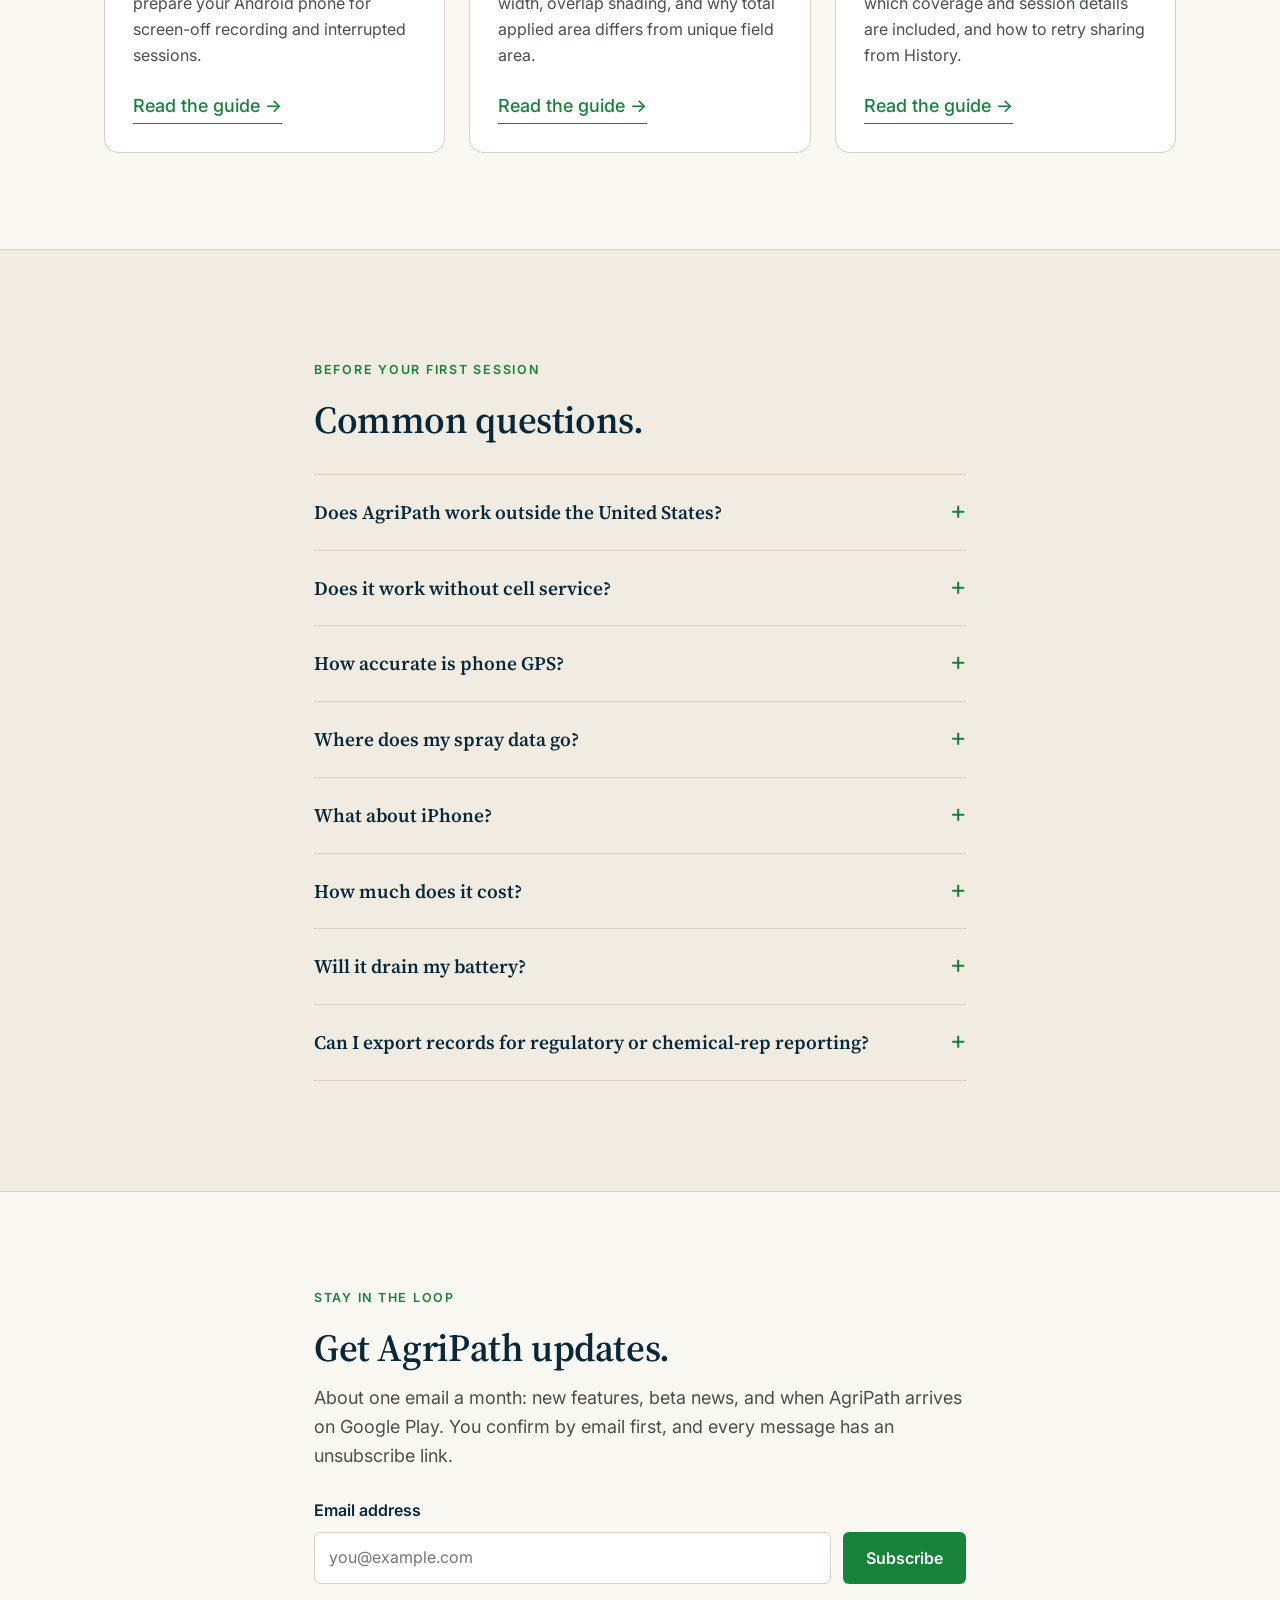
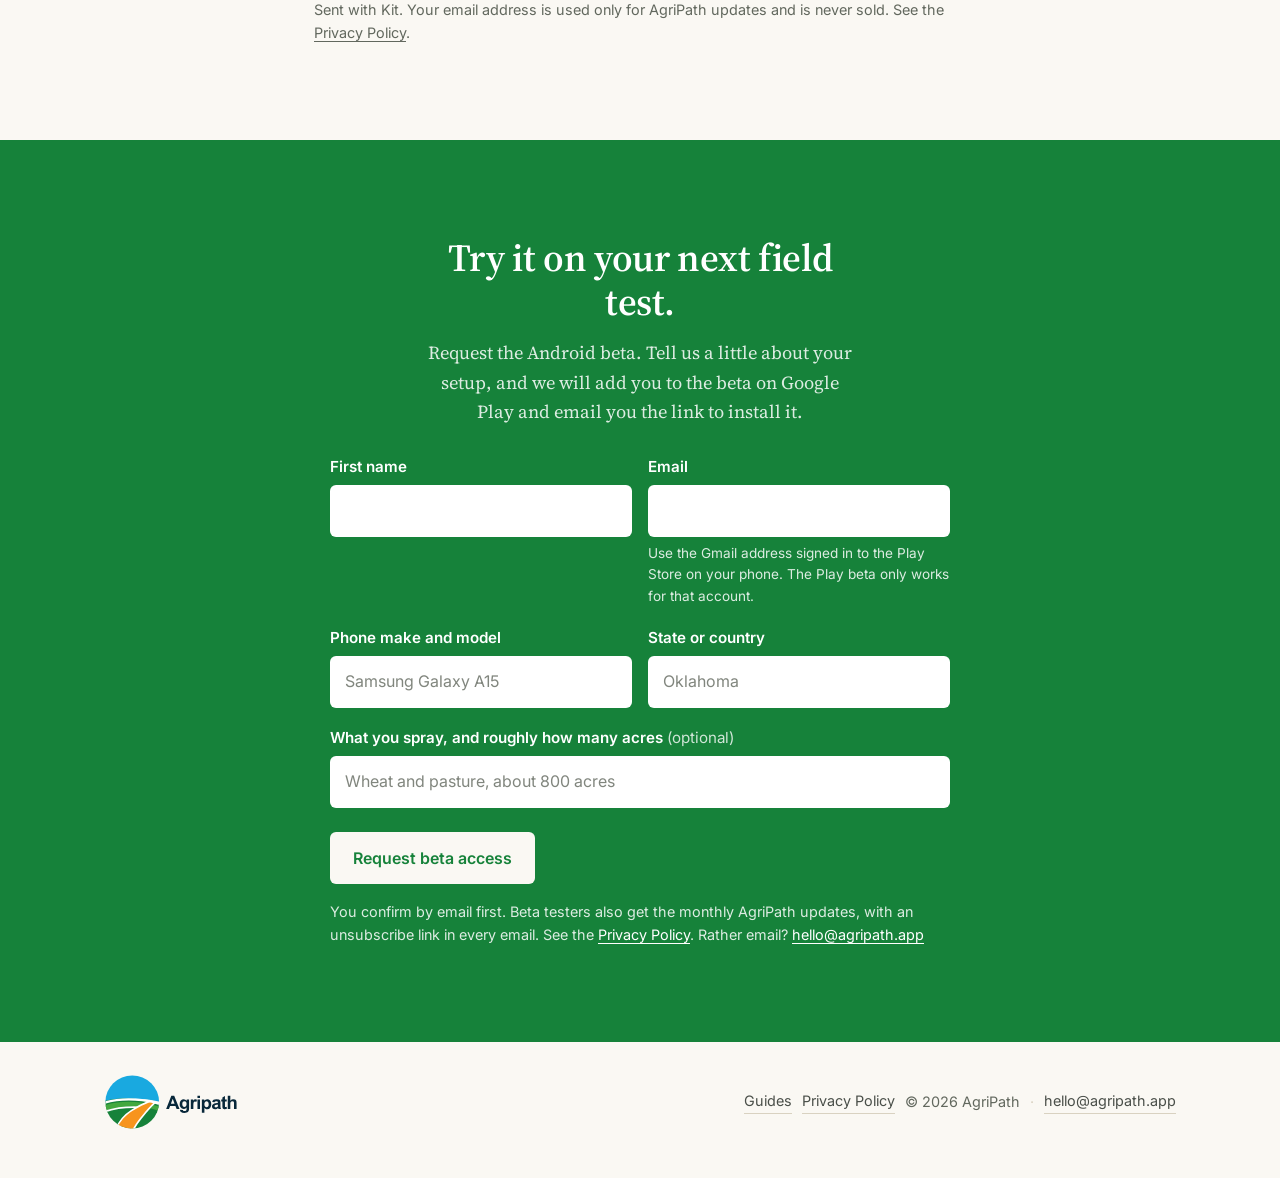
==== commit d1f36cd1: "Footer: use the colour logo on every page; remove the old mono logo Co-Authored-By: Claude Opus 5.5 " ====
--- a/index.html
+++ b/index.html
@@ -440,7 +440,7 @@
 <footer class="site-footer">
   <div class="container footer-row">
     <div class="footer-brand">
-      <img src="logo-mono.svg" alt="AgriPath" width="136" height="56" />
+      <img src="logo.svg" alt="AgriPath" width="136" height="56" />
     </div>
     <div class="footer-meta">
       <a href="#guides">Guides</a>
